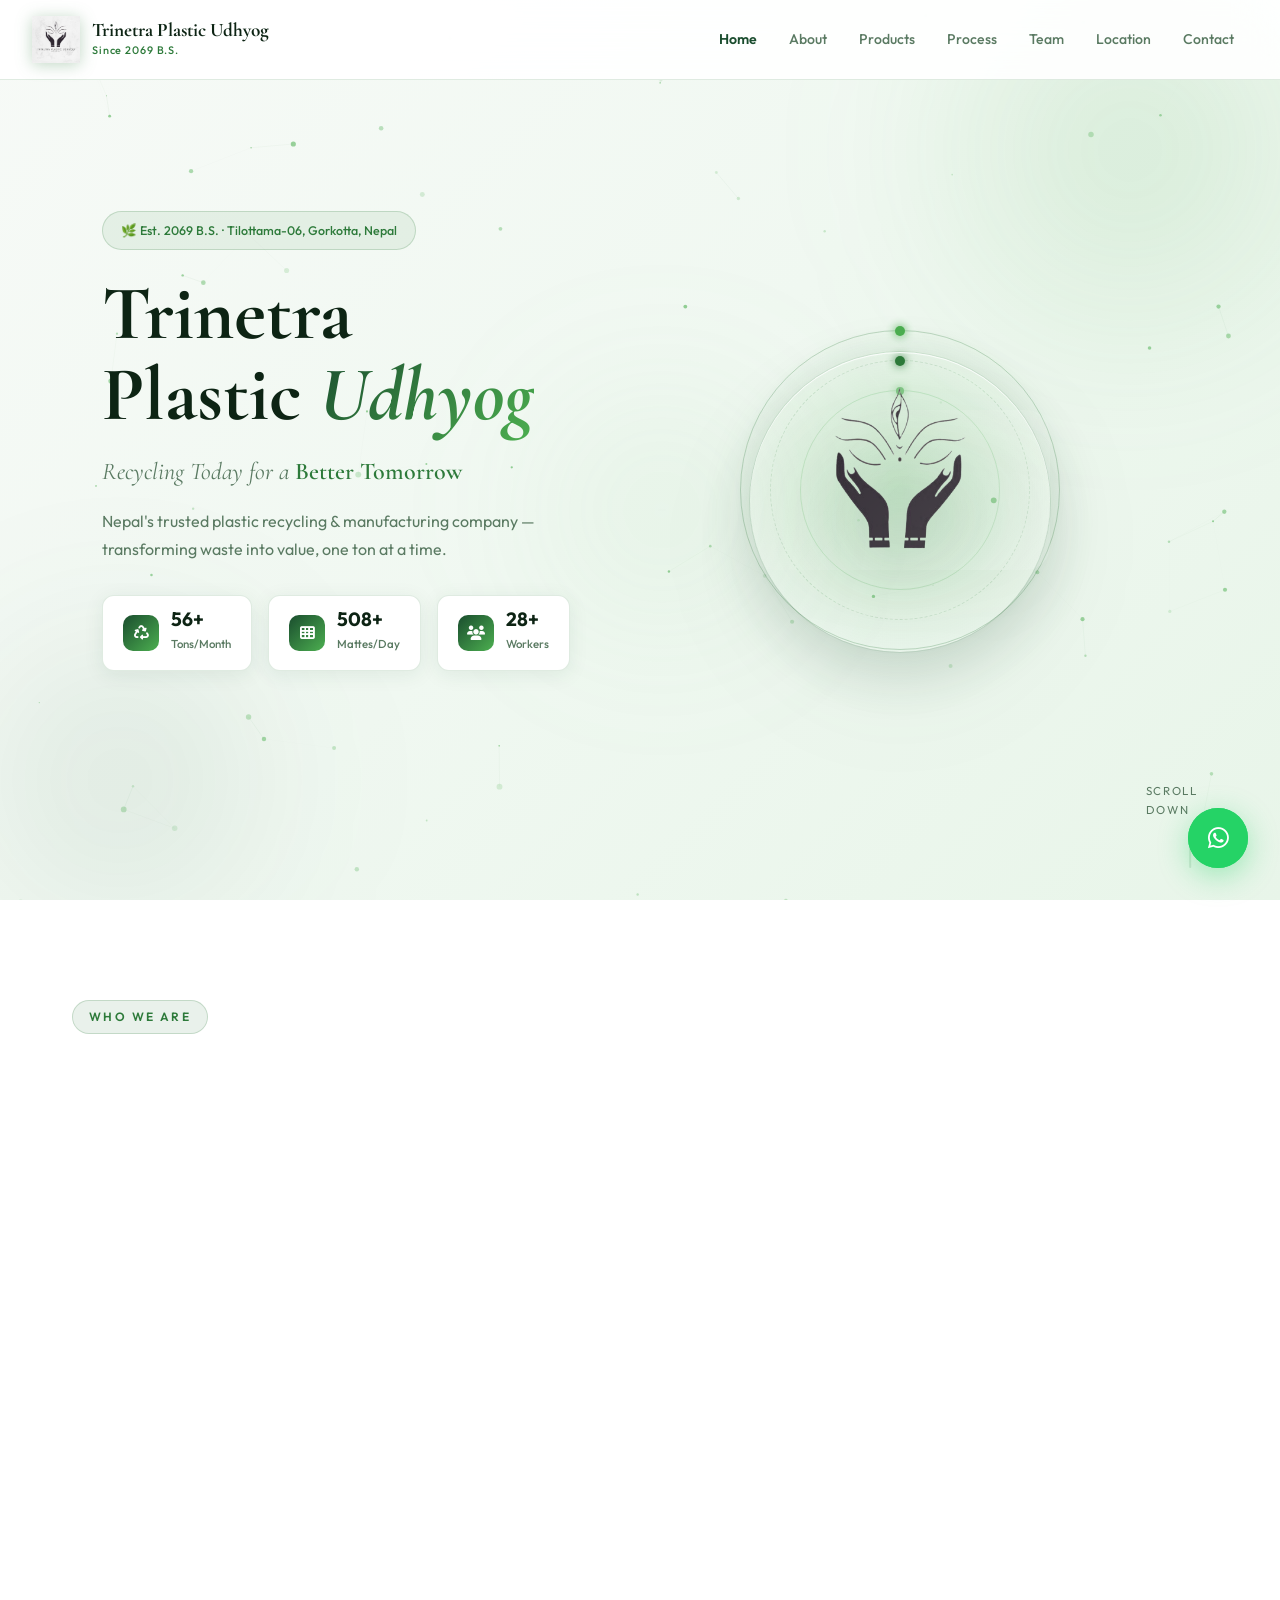
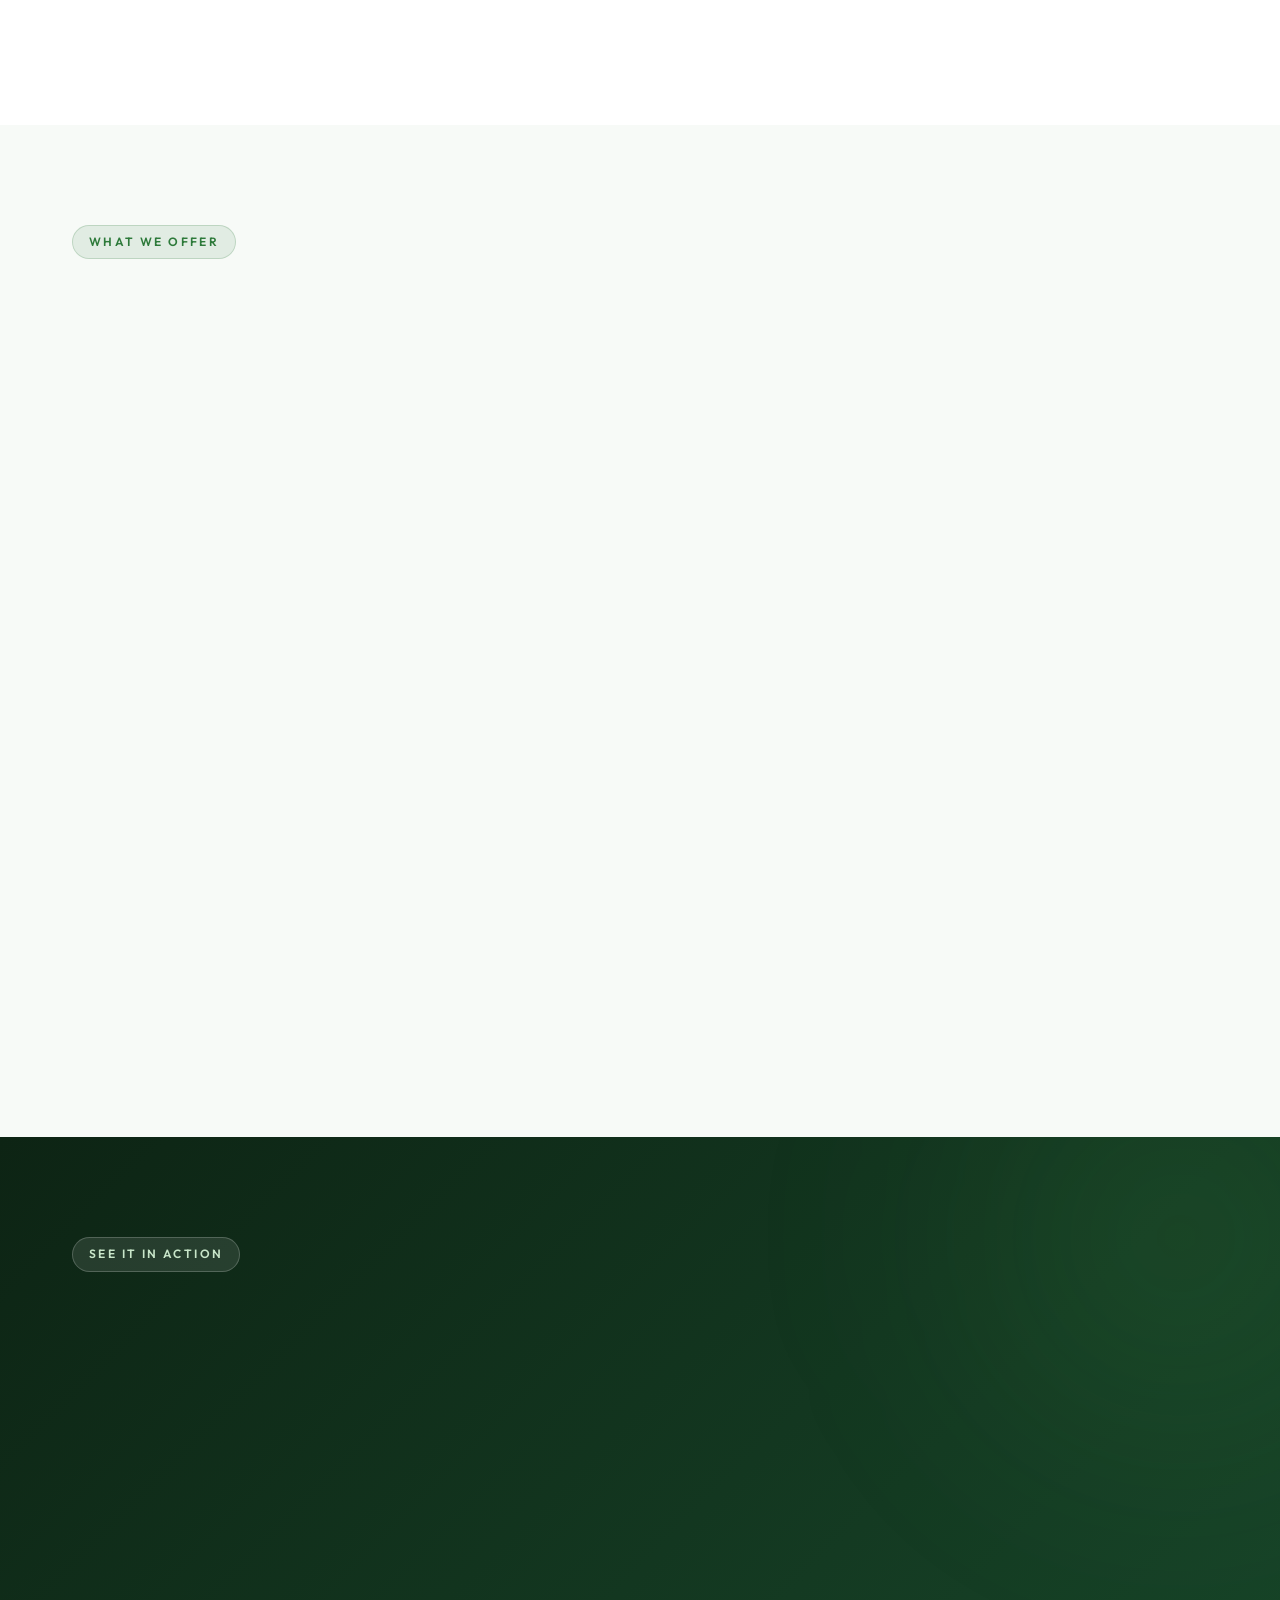
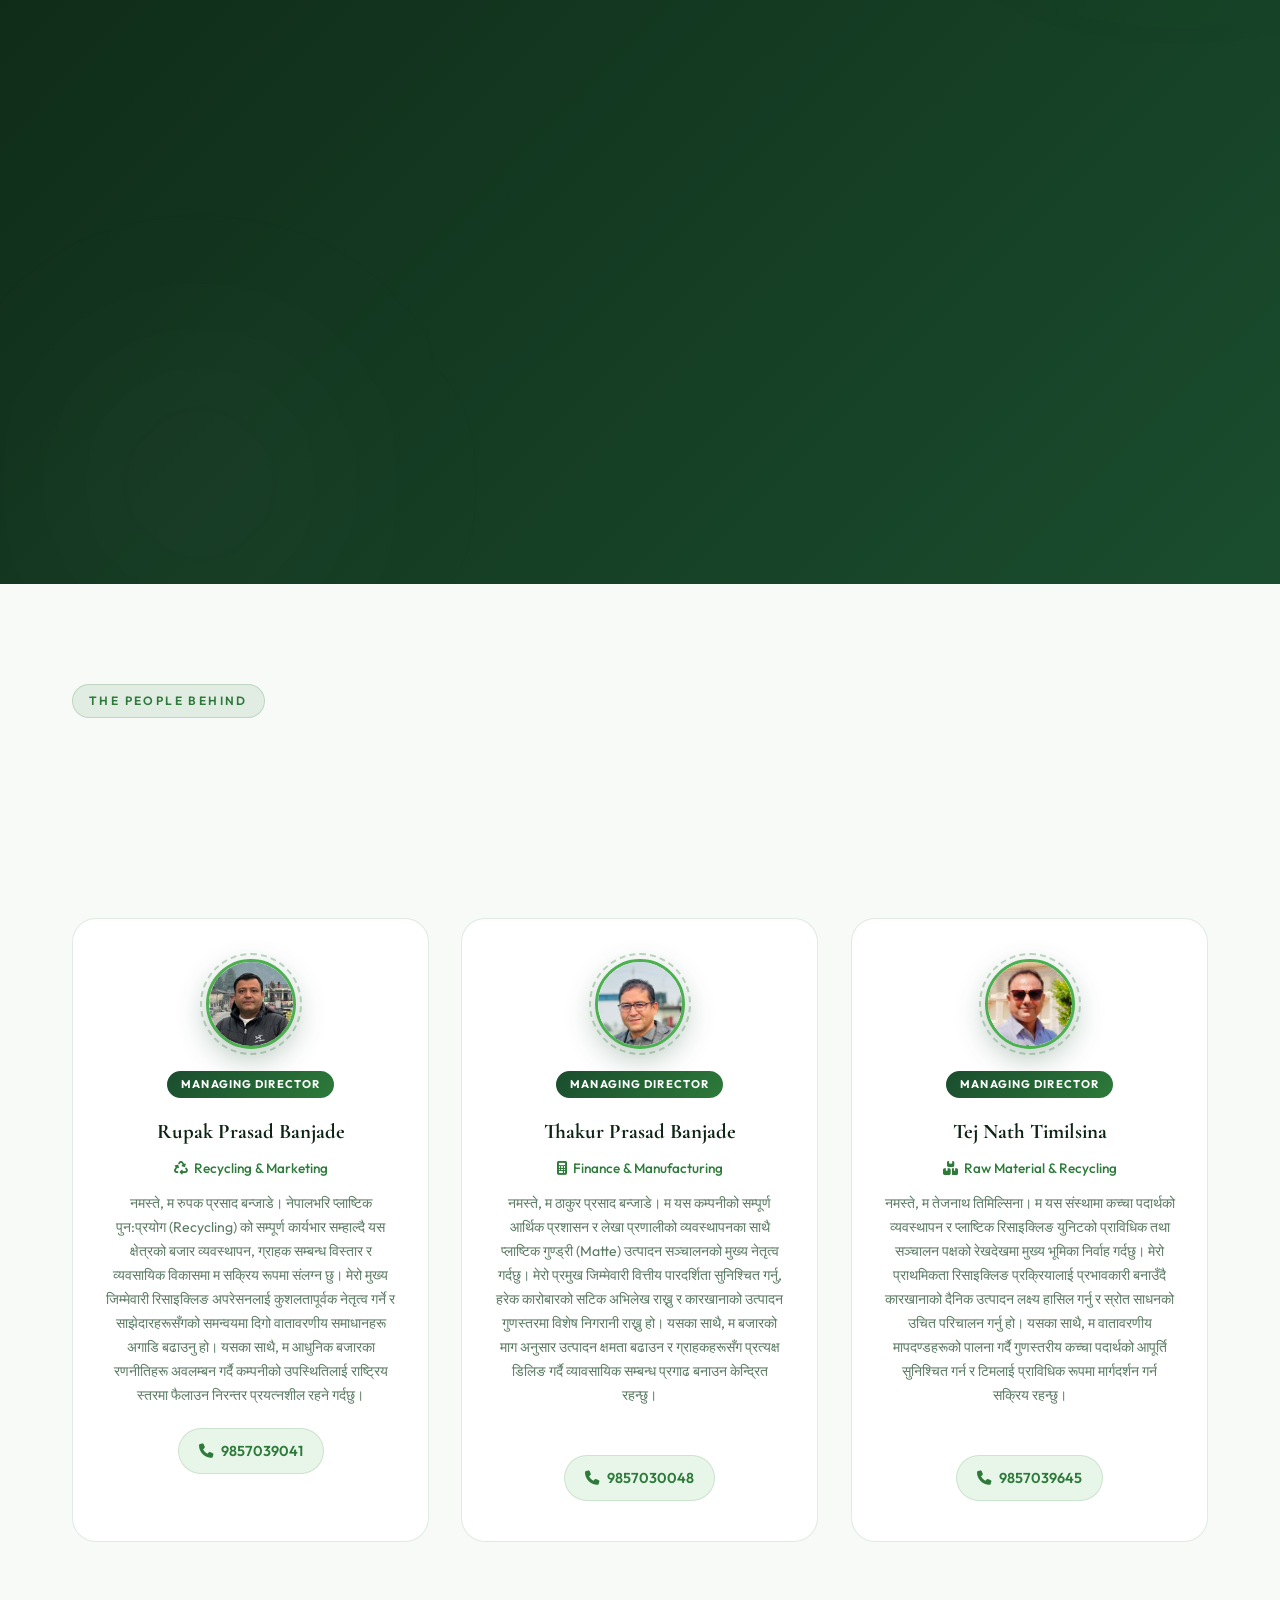
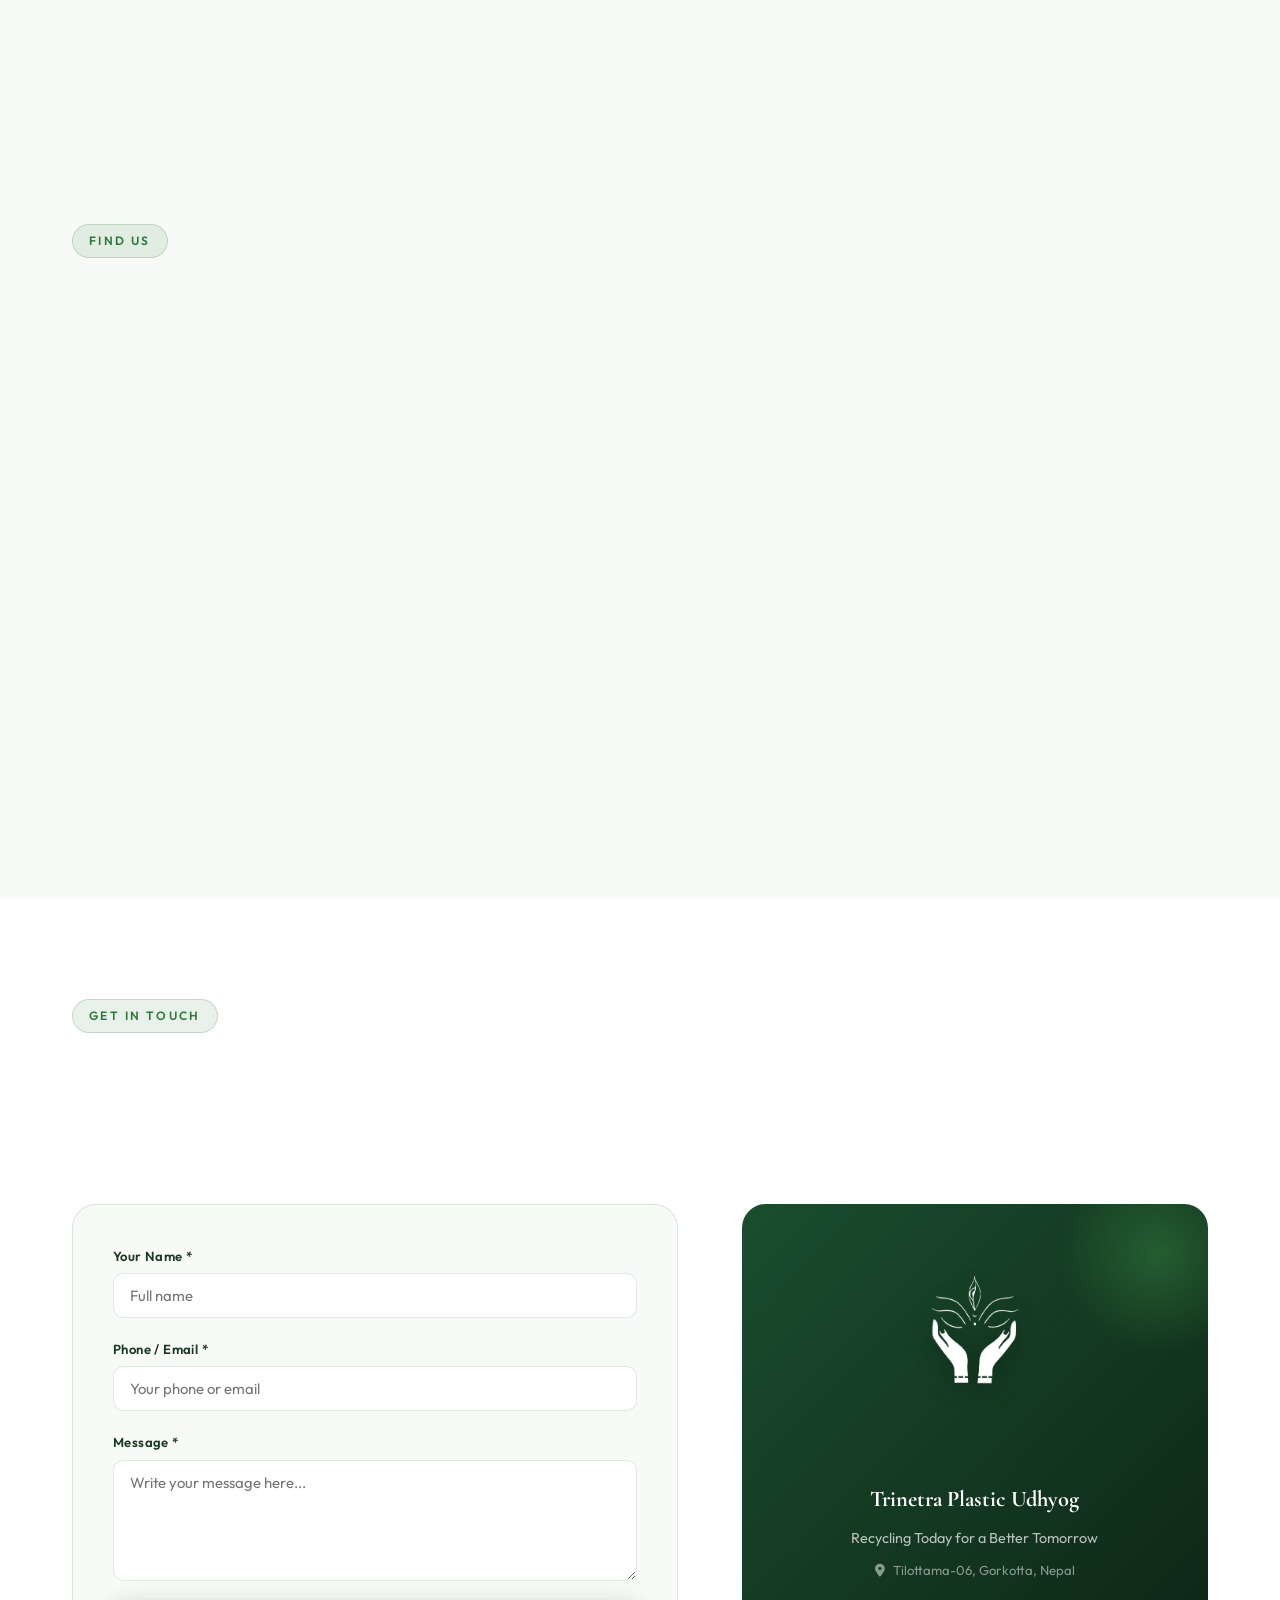
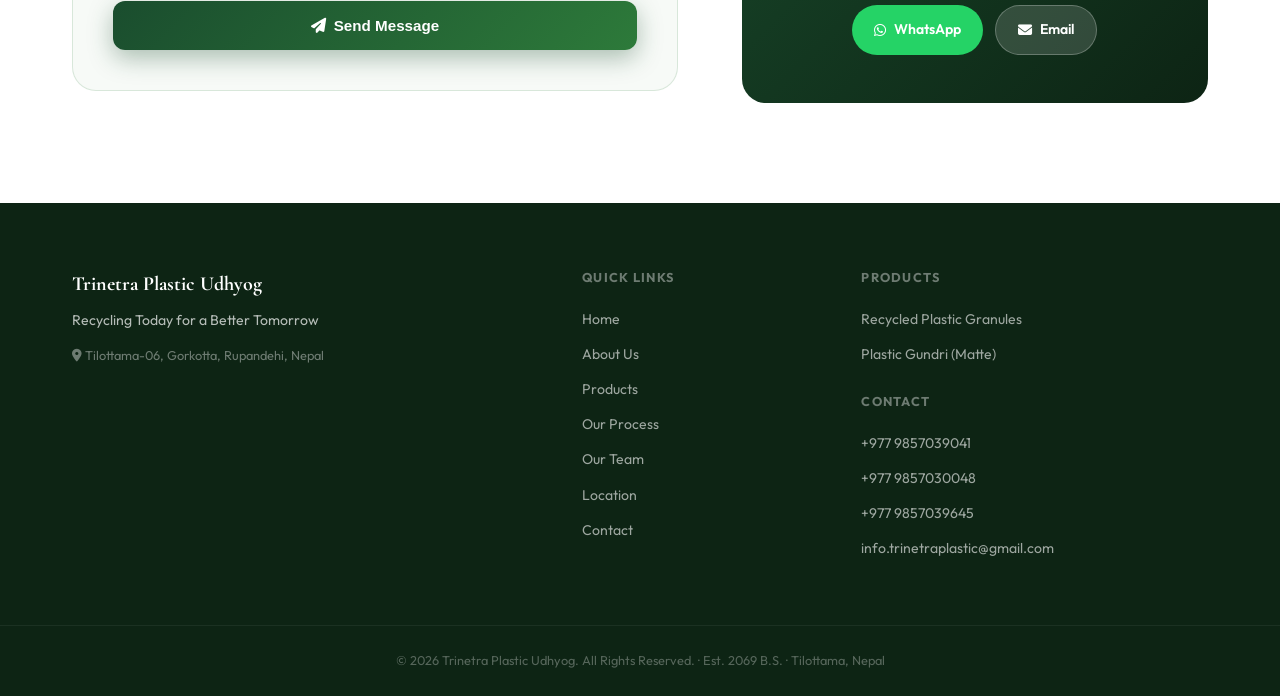
==== index.html @ 4fe02675 "Update index.html" ====
<!DOCTYPE html>
<html lang="en">
<head>
  <meta name="google-site-verification" content="Ss6K7iHf7vA1fUhamZb9AuPZVUCx7feP2lM04F6WNxs" />
  <!-- ═══════════════════════════════════════════════════════════════
     SEO HEAD — paste this INSIDE <head> of index.html
     REPLACE the existing <title> and any existing <meta> tags
     ═══════════════════════════════════════════════════════════════ -->

     <meta charset="UTF-8"/>
     <meta name="viewport" content="width=device-width, initial-scale=1.0"/>
   
     <!-- ── PRIMARY SEO ── -->
     <title>Trinetra Plastic Udhyog | Plastic Recycling Factory and Matte Manufacturing</title>
     <meta name="description" content="Trinetra Plastic Udhyog — Nepal's trusted plastic recycling factory in Tilottama-06, Rupandehi. We manufacture Plastic Gundri (Matte), supply recycled plastic dana/granules, and recycle 100+ tons/month. Wholesale orders welcome across Nepal."/>
     <meta name="keywords" content="Trinetra Plastic Udhyog, plastic recycling factory Nepal, plastic gundri, plastic matte Nepal, recycling dana Nepal, recycled plastic granules, plastic recycling Rupandehi, plastic recycling factory Rupandehi, plastic matte Rupandehi, plastic gundri Nepal, recycling factory Lumbini, recycled plastic pieces Nepal, plastic dana Nepal, plastic recycling company Nepal, recycling materials Nepal, eco friendly plastic Nepal, Tilottama plastic factory, Gorkotta recycling, plastic udhyog Nepal, plastic gundri wholesale, plastic matte wholesale Nepal, recycled granules supplier Nepal"/>
     <meta name="author" content="Trinetra Plastic Udhyog"/>
     <meta name="robots" content="index, follow, max-image-preview:large, max-snippet:-1, max-video-preview:-1"/>
     <meta name="googlebot" content="index, follow"/>
     <link rel="canonical" href="https://trinetraplasticudhyog.com.np/"/>
   
     <!-- ── GEO / LOCAL SEO ── -->
     <meta name="geo.region" content="NP-LU"/>
     <meta name="geo.placename" content="Tilottama, Rupandehi, Lumbini, Nepal"/>
     <meta name="geo.position" content="27.6238;83.4500"/>
     <meta name="ICBM" content="27.6238, 83.4500"/>
     <meta name="language" content="English"/>
     <meta name="coverage" content="Nepal"/>
     <meta name="distribution" content="global"/>
     <meta name="rating" content="general"/>
   
     <!-- ── OPEN GRAPH (Facebook / WhatsApp / LinkedIn) ── -->
     <meta property="og:type" content="website"/>
     <meta property="og:url" content="https://trinetraplasticudhyog.com.np/"/>
     <meta property="og:site_name" content="Trinetra Plastic Udhyog"/>
     <meta property="og:title" content="Trinetra Plastic Udhyog | Plastic Recycling Factory and Matte Manufacturing"/>
     <meta property="og:description" content="Nepal's trusted plastic recycling factory. We manufacture Plastic Gundri (Matte) and supply recycled plastic dana/granules. 100+ tons/month. Wholesale orders welcome. Located in Tilottama-06, Rupandehi."/>
     <meta property="og:image" content="https://trinetraplasticudhyog.com.np/logo1.png"/>
     <meta property="og:image:width" content="1200"/>
     <meta property="og:image:height" content="630"/>
     <meta property="og:image:alt" content="Trinetra Plastic Udhyog Logo - Plastic Recycling Factory Nepal"/>
     <meta property="og:locale" content="en_NP"/>
   
     <!-- ── TWITTER CARD ── -->
     <meta name="twitter:card" content="summary_large_image"/>
     <meta name="twitter:title" content="Trinetra Plastic Udhyog | Plastic Recycling Factory Nepal"/>
     <meta name="twitter:description" content="Nepal's trusted plastic recycling factory in Rupandehi. Plastic Gundri (Matte) manufacturer & recycled plastic granules supplier. 100+ tons/month."/>
     <meta name="twitter:image" content="https://trinetraplasticudhyog.com.np/logo1.png"/>
   
     <!-- ── FAVICON ── -->
     <link rel="icon" type="image/png" href="logo.png"/>
     <link rel="apple-touch-icon" href="logo.png"/>
   
     <!-- ── STRUCTURED DATA — LocalBusiness + Organization ── -->
     <script type="application/ld+json">
     {
       "@context": "https://schema.org",
       "@graph": [
         {
           "@type": "LocalBusiness",
           "@id": "https://trinetraplasticudhyog.com.np/#business",
           "name": "Trinetra Plastic Udhyog",
           "alternateName": [
             "Trinetra Plastic",
             "TrinetraPlastic",
             "Trinetra Recycling"
           ],
           "description": "Nepal's trusted plastic recycling and manufacturing company based in Tilottama-06, Gorkotta, Rupandehi. We collect and process waste plastic from across Nepal, producing recycled plastic granules (dana) and manufacturing Plastic Gundri (Matte) — 800 to 900 pieces per day.",
           "url": "https://trinetraplasticudhyog.com.np/",
           "logo": "https://trinetraplasticudhyog.com.np/logo1.png",
           "image": "https://trinetraplasticudhyog.com.np/logo1.png",
           "foundingDate": "2012",
           "slogan": "Recycling Today for a Better Tomorrow",
           "address": {
             "@type": "PostalAddress",
             "streetAddress": "Tilottama-06, Gorkotta",
             "addressLocality": "Tilottama",
             "addressRegion": "Rupandehi",
             "addressCountry": "NP",
             "postalCode": "32900"
           },
           "geo": {
             "@type": "GeoCoordinates",
             "latitude": 27.6238,
             "longitude": 83.4500
           },
           "telephone": [
             "+977-9857039041",
             "+977-9857030048",
             "+977-9857039645"
           ],
           "email": "info.trinetraplastic@gmail.com",
           "contactPoint": [
             {
               "@type": "ContactPoint",
               "telephone": "+977-9857039041",
               "contactType": "sales",
               "areaServed": "NP",
               "availableLanguage": ["Nepali", "English"]
             },
             {
               "@type": "ContactPoint",
               "telephone": "+977-9857039041",
               "contactType": "customer service",
               "areaServed": "NP"
             }
           ],
           "openingHoursSpecification": [
             {
               "@type": "OpeningHoursSpecification",
               "dayOfWeek": ["Sunday","Monday","Tuesday","Wednesday","Thursday","Friday"],
               "opens": "08:00",
               "closes": "20:00"
             }
           ],
           "hasMap": "https://maps.app.goo.gl/zPwdGRef8NSDvVY69",
           "sameAs": [
             "https://wa.me/9779818129707"
           ],
           "areaServed": {
             "@type": "Country",
             "name": "Nepal"
           },
           "knowsAbout": [
             "Plastic Recycling",
             "Plastic Gundri",
             "Plastic Matte Manufacturing",
             "Recycled Plastic Granules",
             "Plastic Dana",
             "Waste Management Nepal",
             "Eco Friendly Manufacturing"
           ],
           
           ],
           "numberOfEmployees": {
             "@type": "QuantitativeValue",
             "minValue": 50
           }
         },
         {
           "@type": "Organization",
           "@id": "https://trinetraplasticudhyog.com.np/#organization",
           "name": "Trinetra Plastic Udhyog",
           "url": "https://trinetraplasticudhyog.com.np/",
           "logo": {
             "@type": "ImageObject",
             "url": "https://trinetraplasticudhyog.com.np/logo1.png",
             "width": 200,
             "height": 200
           },
           "founder": [
             {
               "@type": "Person",
               "name": "Rupak Prasad Banjade",
               "jobTitle": "Managing Director",
               "telephone": "+977-9857039041"
             },
             {
               "@type": "Person",
               "name": "Thakur Prasad Banjade",
               "jobTitle": "Managing Director",
               "telephone": "+977-9857030048"
             },
             {
               "@type": "Person",
               "name": "Tej Nath Timilsina",
               "jobTitle": "Managing Director",
               "telephone": "+977-9857039645"
             }
           ],
           "contactPoint": {
             "@type": "ContactPoint",
             "email": "info.trinetraplastic@gmail.com",
             "telephone": "+977-9857039041",
             "contactType": "customer service"
           }
         },
         {
           "@type": "WebSite",
           "@id": "https://trinetraplasticudhyog.com.np/#website",
           "url": "https://trinetraplasticudhyog.com.np/",
           "name": "Trinetra Plastic Udhyog",
           "description": "Official website of Trinetra Plastic Udhyog - Plastic Recycling Factory and Matte Manufacturing",
           "publisher": {
             "@id": "https://trinetraplasticudhyog.com.np/#organization"
           },
           "potentialAction": {
             "@type": "SearchAction",
             "target": {
               "@type": "EntryPoint",
               "urlTemplate": "https://trinetraplasticudhyog.com.np/?s={search_term_string}"
             },
             "query-input": "required name=search_term_string"
           }
         }
       ]
     }
     </script>
   
     <!-- ── FAQ STRUCTURED DATA (boosts Google rich results) ── -->
     <script type="application/ld+json">
     {
       "@context": "https://schema.org",
       "@type": "FAQPage",
       "mainEntity": [
         {
           "@type": "Question",
           "name": "What is Trinetra Plastic Udhyog?",
           "acceptedAnswer": {
             "@type": "Answer",
             "text": "Trinetra Plastic Udhyog is a plastic recycling factory and manufacturing company located in Tilottama-06, Gorkotta, Rupandehi, Nepal. We collect waste plastic, recycle it into granules (dana), and manufacture Plastic Gundri (Matte) — producing 800 to 900 pieces per day."
           }
         },
         {
           "@type": "Question",
           "name": "Where is Trinetra Plastic Udhyog located?",
           "acceptedAnswer": {
             "@type": "Answer",
             "text": "We are located at Tilottama-06, Gorkotta, Rupandehi, Lumbini Province, Nepal. You can find us on Google Maps and call us at +977-9857039041."
           }
         },
         {
           "@type": "Question",
           "name": "What products does Trinetra Plastic Udhyog manufacture?",
           "acceptedAnswer": {
             "@type": "Answer",
             "text": "We manufacture two main products: (1) Plastic Gundri (Matte) — durable plastic mattes made from 100% recycled plastic, available in multiple sizes, 800-900 pieces per day; and (2) Recycled Plastic Granules (Dana/Pieces) — high-quality recycled plastic raw materials available in multiple colors and grades for B2B manufacturers across Nepal."
           }
         },
         {
           "@type": "Question",
           "name": "Does Trinetra Plastic Udhyog accept wholesale or bulk orders?",
           "acceptedAnswer": {
             "@type": "Answer",
             "text": "Yes, we accept wholesale and bulk orders for both Plastic Gundri (Matte) and Recycled Plastic Granules. We supply manufacturers and businesses nationwide across Nepal. Contact us at +977-9857039041 or email info.trinetraplastic@gmail.com."
           }
         },
         {
           "@type": "Question",
           "name": "How much plastic does Trinetra recycle per month?",
           "acceptedAnswer": {
             "@type": "Answer",
             "text": "Trinetra Plastic Udhyog recycles over 100 tons of plastic waste per month, with more than 50 workers employed in our Rupandehi factory."
           }
         },
         {
           "@type": "Question",
           "name": "Can I get custom sizes of Plastic Gundri (Matte)?",
           "acceptedAnswer": {
             "@type": "Answer",
             "text": "Yes, we manufacture Plastic Gundri (Matte) in custom sizes and colors as per your requirements. Contact us at +977-9857039041 or WhatsApp us to discuss your specifications."
           }
         }
       ]
     }
     </script>
   
     <!-- ── BREADCRUMB STRUCTURED DATA ── -->
     <script type="application/ld+json">
     {
       "@context": "https://schema.org",
       "@type": "BreadcrumbList",
       "itemListElement": [
         {
           "@type": "ListItem",
           "position": 1,
           "name": "Home",
           "item": "https://trinetraplasticudhyog.com.np/"
         }
       ]
     }
     </script>
  <link rel="icon" type="image/png" href="logo.png"/>
  <title>Trinetra Plastic Udhyog | Recycling Today for a Better Tomorrow</title>
  <link rel="stylesheet" href="style.css"/>
  <link href="https://fonts.googleapis.com/css2?family=Cormorant+Garamond:ital,wght@0,400;0,600;0,700;1,400;1,600&family=Outfit:wght@300;400;500;600;700&display=swap" rel="stylesheet"/>
  <link rel="stylesheet" href="https://cdnjs.cloudflare.com/ajax/libs/font-awesome/6.5.0/css/all.min.css"/>
</head>
<body>

  

  <!-- PRELOADER -->
<div id="preloader">
  <div class="pre-scanlines"></div>
  <div class="pre-scene">

    <div class="pre-logo-stage">
      <div class="pre-glow-ring"></div>
      <div class="pre-glow-ring-2"></div>

      <!-- Full glowing logo -->
      <div class="pre-logo-full">
        <img src="logo1.png" alt="Trinetra Logo"/>
      </div>
    </div>

    <!-- Company name -->
    <div class="pre-name-wrap">
      <span class="pre-name-main">Trinetra Plastic Udhyog</span>
      <span class="pre-name-sub">Est. 2069 B.S. · Nepal</span>
      <span class="pre-tagline">Recycling Today for a Better Tomorrow</span>
    </div>

   

  </div>
</div>
</div>
  <!-- NAVBAR -->
  <nav id="navbar">
    <div class="nav-inner">
      <a href="#home" class="nav-brand">
        <img src="logo.png" alt="Logo" class="nav-logo"/>
        <div class="nav-brand-text">
          <span class="nav-name">Trinetra Plastic Udhyog</span>
          <span class="nav-since">Since 2069 B.S.</span>
        </div>
      </a>
      <ul class="nav-links" id="navLinks">
        <li><a href="#home"          class="nav-link">Home</a></li>
        <li><a href="#about"         class="nav-link">About</a></li>
        <li><a href="#products"      class="nav-link">Products</a></li>
        <li><a href="#video-section" class="nav-link">Process</a></li>
        <li><a href="#team"          class="nav-link">Team</a></li>
        <li><a href="#location"      class="nav-link">Location</a></li>
        <li><a href="#contact"       class="nav-link">Contact</a></li>
      </ul>
      <button class="hamburger" id="hamburger" aria-label="Toggle menu">
        <span></span><span></span><span></span>
      </button>
    </div>
  </nav>

  <!-- HERO -->
  <section id="home" class="hero">
    <div class="hero-bg">
      <div class="orb orb1"></div>
      <div class="orb orb2"></div>
      <div class="orb orb3"></div>
      <canvas id="particleCanvas"></canvas>
    </div>
    <div class="hero-content">
      <div class="hero-badge reveal-up">🌿 Est. 2069 B.S. · Tilottama-06, Gorkotta, Nepal</div>
      <h1 class="hero-title reveal-up">
        <span>Trinetra</span>
        <span>Plastic <em>Udhyog</em></span>
      </h1>
      <p class="hero-tagline reveal-up">Recycling Today for a <span class="hl">Better Tomorrow</span></p>
      <p class="hero-sub reveal-up">Nepal's trusted plastic recycling &amp; manufacturing company — transforming waste into value, one ton at a time.</p>
      <div class="hero-stats reveal-up">
        <div class="stat-chip">
          <i class="fas fa-recycle"></i>
          <div>
            <strong><span class="counter" data-target="100">0</span>+</strong>
            <small>Tons/Month</small>
          </div>
        </div>
        <div class="stat-chip">
          <i class="fas fa-th"></i>
          <div>
            <strong><span class="counter" data-target="900">0</span>+</strong>
            <small>Mattes/Day</small>
          </div>
        </div>
        <div class="stat-chip">
          <i class="fas fa-users"></i>
          <div>
            <strong><span class="counter" data-target="50">0</span>+</strong>
            <small>Workers</small>
          </div>
        </div>
      </div>
      <div class="hero-btns reveal-up">
        <a href="#products" class="btn-primary">Place an Order</a>
        <a href="#about" class="btn-ghost">Learn More <i class="fas fa-arrow-right"></i></a>
      </div>
    </div>
    <div class="hero-visual">
      <div class="logo-3d-scene">
        <div class="logo-glow"></div>
        <div class="ring r1"></div>
        <div class="ring r2"></div>
        <div class="ring r3"></div>
        <div class="logo-float">
          <img src="logo1.png" alt="Trinetra Logo"/>
        </div>
      </div>
    </div>
    <div class="scroll-indicator">
      <span>Scroll Down</span>
      <div class="scroll-bar"></div>
    </div>
  </section>

  <!-- ABOUT -->
  <section id="about" class="about section-pad">
    <div class="container">
      <div class="section-tag reveal-up">Who We Are</div>
      <div class="about-grid">
        <div class="about-left reveal-left">
          <h2 class="section-title">Turning Waste into <em>Wealth</em> Since 2069 B.S.</h2>
          <p class="about-p">Trinetra Plastic Udhyog is a pioneering plastic recycling and matte manufacturing company based in Tilottama-06, Gorkotta, Rupandehi. We collect and process waste plastic materials from across Nepal, converting them into high-quality recycled plastic granules sold to manufacturers.</p>
          <p class="about-p">What makes us unique is our complete circular model — our recycled granules serve as raw materials for our in-house production of <strong>Plastic Gundri (Mattes)</strong>, creating a truly eco-friendly full-cycle operation.</p>
          <div class="value-cards">
            <div class="value-card tilt-card">
              <i class="fas fa-leaf"></i>
              <h4>Eco Mission</h4>
              <p>Reducing plastic pollution across Nepal through responsible recycling.</p>
            </div>
            <div class="value-card tilt-card">
              <i class="fas fa-sync-alt"></i>
              <h4>Full Cycle</h4>
              <p>From waste collection to finished product — all under one roof.</p>
            </div>
            <div class="value-card tilt-card">
              <i class="fas fa-handshake"></i>
              <h4>B2B Trusted</h4>
              <p>Reliable recycled materials for manufacturers nationwide.</p>
            </div>
          </div>
        </div>
        <div class="about-right reveal-right">
          <div class="cycle-wrap">
            <div class="cycle-logo">
              <img src="logo.png" alt="Logo"/>
            </div>
            <div class="cycle-items">
              <div class="cycle-item ci1">
                <div class="ci-icon"><i class="fas fa-truck"></i></div>
                <span>Collection</span>
              </div>
              <div class="cycle-item ci2">
                <div class="ci-icon"><i class="fas fa-recycle"></i></div>
                <span>Recycling</span>
              </div>
              <div class="cycle-item ci3">
                <div class="ci-icon"><i class="fas fa-cubes"></i></div>
                <span>Granules</span>
              </div>
              <div class="cycle-item ci4">
                <div class="ci-icon"><i class="fas fa-th"></i></div>
                <span>Manufacturing</span>
              </div>
            </div>
            <svg class="cycle-ring" viewBox="0 0 320 320">
              <circle cx="160" cy="160" r="130" fill="none" stroke="rgba(45,122,58,0.15)" stroke-width="2" stroke-dasharray="10 6"/>
              <circle cx="160" cy="160" r="130" fill="none" stroke="rgba(45,122,58,0.4)" stroke-width="1.5" stroke-dasharray="4 300" id="cycleProgress"/>
            </svg>
          </div>
        </div>
      </div>
    </div>
  </section>

  <!-- PRODUCTS -->
  <section id="products" class="products section-pad">
    <div class="container">
      <div class="section-tag reveal-up">What We Offer</div>
      <h2 class="section-title centered reveal-up">Our <em>Products</em></h2>
      <p class="section-sub reveal-up">Premium quality recycled materials and manufactured goods for businesses across Nepal.</p>
      <div class="products-grid">
        <div class="product-card tilt-card reveal-up">
          <div class="pc-glow"></div>
          <div class="pc-icon"><i class="fas fa-cubes"></i></div>
          <div class="pc-tag">B2B Supply</div>
          <h3>Recycled Plastic Granules</h3>
          <p>High-quality plastic granules produced from collected waste plastic. Ideal for manufacturers seeking reliable, affordable eco-friendly raw material for new plastic production.</p>
          <ul class="pc-features">
            <li><i class="fas fa-check-circle"></i> Consistent quality &amp; grade</li>
            <li><i class="fas fa-check-circle"></i> Bulk supply available</li>
            <li><i class="fas fa-check-circle"></i> Eco-sourced material</li>
            <li><i class="fas fa-check-circle"></i> Nationwide supply</li>
          </ul>
          <!-- First card button -->
          <a href="products-plastic-pieces.html" class="pc-btn">View & Order</a>

          
        </div>
        <div class="product-card featured tilt-card reveal-up">
          <div class="pc-glow featured-glow"></div>
          <div class="pc-icon featured-icon"><i class="fas fa-th"></i></div>
          <div class="pc-tag flagship-tag">Flagship Product</div>
          <h3>Plastic Gundri (Matte)</h3>
          <p>Our signature product — durable, long-lasting plastic mattes manufactured in-house using our own recycled granules. Wholesale orders welcome for businesses across Nepal.</p>
          <ul class="pc-features">
            <li><i class="fas fa-check-circle"></i> 800–900 pieces produced daily</li>
            <li><i class="fas fa-check-circle"></i> Multiple sizes available</li>
            <li><i class="fas fa-check-circle"></i> Durable &amp; weather-resistant</li>
            <li><i class="fas fa-check-circle"></i> 100% recycled plastic</li>
          </ul>
          <!-- Second card button -->
          <a href="products-plastic-matte.html" class="pc-btn pc-btn-featured">View & Order</a>
        </div>
      </div>
    </div>
  </section>

  <!-- VIDEO / PROCESS -->
  <section id="video-section" class="video-section section-pad">
    <div class="vs-bg">
      <div class="vs-orb vs-orb1"></div>
      <div class="vs-orb vs-orb2"></div>
    </div>
    <div class="container">
      <div class="section-tag light reveal-up">See It In Action</div>
      <h2 class="section-title centered light reveal-up">Our <em>Process</em></h2>
      <p class="section-sub light reveal-up">Watch how we transform plastic waste into quality products — from collection to manufacturing.</p>
      <div class="phone-scene-wrap reveal-up">
        <div class="phone-scene">
          <div class="phone-shadow-el"></div>
          <div class="phone-device">
            <div class="phone-side left-side"></div>
            <div class="phone-body-3d">
              <div class="phone-notch-area">
                <div class="phone-cam"></div>
                <div class="phone-speaker"></div>
              </div>
              <div class="phone-screen-area">
                <div class="phone-video-wrap" id="phoneVideoWrap">
                  <div class="play-gate" id="playGate">
                    <div class="play-rings">
                      <div class="pr pr1"></div>
                      <div class="pr pr2"></div>
                    </div>
                    <button class="play-btn-3d" id="playBtn3d">
                      <i class="fas fa-play"></i>
                    </button>
                    <p>Watch Our Process</p>
                    <small>Recycling &amp; Matte Manufacturing</small>
                  </div>
                  <iframe class="process-vd"
                    id="processVideo"
                    
                    src="https://drive.google.com/file/d/189T8Jq4FYZUJZxeCfPacJRHkLxA8rrOF/preview"
                    allow="autoplay"
                    allowfullscreen>
                  </iframe>
                </div>
              </div>
              <div class="phone-home-indicator"></div>
            </div>
            <div class="phone-side right-side"></div>
          </div>
          <div class="float-chip chip-left">
            <i class="fas fa-recycle"></i>
            <span>100 Tons/Month</span>
          </div>
          <div class="float-chip chip-right">
            <i class="fas fa-th"></i>
            <span>900 Mattes/Day</span>
          </div>
          <div class="float-chip chip-bottom">
            <i class="fas fa-users"></i>
            <span>50+ Workers</span>
          </div>
        </div>
      </div>
      <p class="video-note reveal-up">
        <i class="fas fa-info-circle"></i>
        Contact the team for the <strong>industry visit.</strong>
      </p>
    </div>
  </section>

  <!-- TEAM -->
  <section id="team" class="team section-pad">
    <div class="container">
      <div class="section-tag reveal-up">The People Behind</div>
      <h2 class="section-title centered reveal-up">Our <em>Leadership</em></h2>
      <p class="section-sub reveal-up">Dedicated founders driving Nepal's plastic recycling revolution — each leading their domain, united by mutual cooperation.</p>
      <div class="team-grid">

        <!-- FOUNDER -->
        <div class="team-card tilt-card reveal-up">
          <div class="tc-avatar">
            <div class="tc-ring"></div>
            <div class="tc-photo">
              <img src="rpb.png" alt="Rupak Prasad Banjade"/>
            </div>
          </div>
          <div class="tc-badge founder-badge">Managing Director</div>
          <h3>Rupak Prasad Banjade</h3>
          <p class="tc-role"><i class="fas fa-recycle"></i> Recycling &amp; Marketing</p>
          <p class="tc-desc">नमस्ते, म रुपक प्रसाद बन्जाडे। नेपालभरि प्लाष्टिक पुन:प्रयोग (Recycling) को सम्पूर्ण कार्यभार सम्हाल्दै यस क्षेत्रको बजार व्यवस्थापन, ग्राहक सम्बन्ध विस्तार र व्यवसायिक विकासमा म सक्रिय रूपमा संलग्न छु। मेरो मुख्य जिम्मेवारी रिसाइक्लिङ अपरेसनलाई कुशलतापूर्वक नेतृत्व गर्ने र साझेदारहरूसँगको समन्वयमा दिगो वातावरणीय समाधानहरू अगाडि बढाउनु हो। यसका साथै, म आधुनिक बजारका रणनीतिहरू अवलम्बन गर्दै कम्पनीको उपस्थितिलाई राष्ट्रिय स्तरमा फैलाउन निरन्तर प्रयत्नशील रहने गर्दछु।</p>
          
          <a href="tel:9857039041" class="tc-contact">
            <i class="fas fa-phone"></i> 9857039041
          </a>
        </div>

        <!-- CO-FOUNDER 1 -->
        <div class="team-card tilt-card reveal-up">
          <div class="tc-avatar">
            <div class="tc-ring"></div>
            <div class="tc-photo">
              <img src="tpb.png" alt="Thakur Prasad Banjade"/>
            </div>
          </div>
          <div class="tc-badge co-badge">Managing Director</div>
          <h3>Thakur Prasad Banjade</h3>
          <p class="tc-role"><i class="fas fa-calculator"></i> Finance &amp; Manufacturing</p>
          <p class="tc-desc">नमस्ते, म ठाकुर प्रसाद बन्जाडे। म यस कम्पनीको सम्पूर्ण आर्थिक प्रशासन र लेखा प्रणालीको व्यवस्थापनका साथै प्लाष्टिक गुण्ड्री (Matte) उत्पादन सञ्चालनको मुख्य नेतृत्व गर्दछु। मेरो प्रमुख जिम्मेवारी वित्तीय पारदर्शिता सुनिश्चित गर्नु, हरेक कारोबारको सटिक अभिलेख राख्नु र कारखानाको उत्पादन गुणस्तरमा विशेष निगरानी राख्नु हो। यसका साथै, म बजारको माग अनुसार उत्पादन क्षमता बढाउन र ग्राहकहरूसँग प्रत्यक्ष डिलिङ गर्दै व्यावसायिक सम्बन्ध प्रगाढ बनाउन केन्द्रित रहन्छु। </p><br>
          
          <a href="tel:9857030048" class="tc-contact">
            <i class="fas fa-phone"></i> 9857030048
          </a>
        </div>

        <!-- CO-FOUNDER 2 -->
        <div class="team-card tilt-card reveal-up">
          <div class="tc-avatar">
            <div class="tc-ring"></div>
            <div class="tc-photo">
              <img src="tnt.png" alt="Tej Nath Timilsina"/>
            </div>
          </div>
          <div class="tc-badge co-badge">Managing Director</div>
          <h3>Tej Nath Timilsina</h3>
          <p class="tc-role"><i class="fas fa-boxes"></i> Raw Material &amp; Recycling</p>
          <p class="tc-desc">नमस्ते, म तेजनाथ तिमिल्सिना। म यस संस्थामा कच्चा पदार्थको व्यवस्थापन र प्लाष्टिक रिसाइक्लिङ युनिटको प्राविधिक तथा सञ्चालन पक्षको रेखदेखमा मुख्य भूमिका निर्वाह गर्दछु। मेरो प्राथमिकता रिसाइक्लिङ प्रक्रियालाई प्रभावकारी बनाउँदै कारखानाको दैनिक उत्पादन लक्ष्य हासिल गर्नु र स्रोत साधनको उचित परिचालन गर्नु हो। यसका साथै, म वातावरणीय मापदण्डहरूको पालना गर्दै गुणस्तरीय कच्चा पदार्थको आपूर्ति सुनिश्चित गर्न र टिमलाई प्राविधिक रूपमा मार्गदर्शन गर्न सक्रिय रहन्छु।</p><br>
          
          <a href="tel:9857039645" class="tc-contact ">
            <i class="fas fa-phone"></i> 9857039645
          </a>
        </div>

      </div>

      <!-- MUTUAL COOPERATION NOTE -->
      <div class="team-mutual-note reveal-up">
        <div class="tmn-icon"><i class="fas fa-handshake"></i></div>
        <p>While each founder leads their respective domain, <strong>all three work in complete mutual cooperation</strong> — collectively overseeing every aspect of Trinetra Plastic Udhyog's operations, growth, and vision.</p>
      </div>

    </div>
  </section>

  <!-- ORDER
  <section id="order" class="order section-pad">
    <div class="container">
      <div class="section-tag reveal-up">Business Orders Only</div>
      <h2 class="section-title centered reveal-up">Place an <em>Order</em></h2>
      <p class="section-sub reveal-up">Submit your order request below. We'll personally call you to confirm every order before processing.</p>
      <div class="order-layout">
        <div class="order-steps-panel reveal-left">
          <h3>How It Works</h3>
          <div class="os-list">
            <div class="os-item">
              <div class="os-num">01</div>
              <div class="os-text">
                <h4>Submit Your Order</h4>
                <p>Fill the form with your business and product requirements.</p>
              </div>
            </div>
            <div class="os-item">
              <div class="os-num">02</div>
              <div class="os-text">
                <h4>Email Received</h4>
                <p>Your request is sent directly to our team email.</p>
              </div>
            </div>
            <div class="os-item">
              <div class="os-num">03</div>
              <div class="os-text">
                <h4>Personal Call</h4>
                <p>We call you personally to confirm and finalize details.</p>
              </div>
            </div>
            <div class="os-item">
              <div class="os-num">04</div>
              <div class="os-text">
                <h4>Delivery Arranged</h4>
                <p>Supply and delivery arranged as per your needs.</p>
              </div>
            </div>
          </div>
          <div class="os-note">
            <i class="fas fa-shield-alt"></i>
            <span>For registered businesses only. Personal confirmation required before processing.</span>
          </div>
        </div>
        <div class="order-form-panel reveal-right">
          <form id="orderForm" class="the-form">
            <div class="form-row">
              <div class="form-group">
                <label>Business Name *</label>
                <input type="text" name="business_name" placeholder="Your company name" required/>
              </div>
              <div class="form-group">
                <label>Contact Person *</label>
                <input type="text" name="contact_person" placeholder="Your full name" required/>
              </div>
            </div>
            <div class="form-row">
              <div class="form-group">
                <label>Phone Number *</label>
                <input type="tel" name="phone" placeholder="98XXXXXXXX" required/>
              </div>
              <div class="form-group">
                <label>Email Address</label>
                <input type="email" name="email" placeholder="your@email.com"/>
              </div>
            </div>
            <div class="form-group">
              <label>Product Required *</label>
              <select name="product" required>
                <option value="">-- Select Product --</option>
                <option>Recycled Plastic Granules</option>
                <option>Plastic Gundri (Matte)</option>
                <option>Both Products</option>
              </select>
            </div>
            <div class="form-row">
              <div class="form-group">
                <label>Quantity Required *</label>
                <input type="text" name="quantity" placeholder="e.g. 500kg / 200 pieces" required/>
              </div>
              <div class="form-group">
                <label>Delivery Location *</label>
                <input type="text" name="location" placeholder="City / District" required/>
              </div>
            </div>
            <div class="form-group">
              <label>Additional Notes</label>
              <textarea name="message" rows="3" placeholder="Specific sizes, grades, or any other requirements..."></textarea>
            </div>
            <button type="submit" class="btn-primary full-btn" id="orderSubmitBtn">
              <i class="fas fa-paper-plane"></i> Submit Order Request
            </button>
            <div id="orderMsg" class="form-msg"></div>
          </form>
        </div>
      </div>
    </div>
  </section> -->

  <!-- LOCATION -->
  <section id="location" class="location section-pad">
    <div class="container">
      <div class="section-tag reveal-up">Find Us</div>
      <h2 class="section-title centered reveal-up">Our <em>Location</em></h2>
      <div class="location-layout">
        <div class="loc-details reveal-left">
          <div class="loc-item">
            <div class="loc-icon-wrap"><i class="fas fa-map-marker-alt"></i></div>
            <div>
              <h4>Factory Address</h4>
              <p>Tilottama-06, Gorkotta<br/>Rupandehi, Lumbini Province, Nepal</p>
            </div>
          </div>
          <div class="loc-item">
            <div class="loc-icon-wrap"><i class="fas fa-phone-alt"></i></div>
            <div>
              <h4>Call Us</h4>
              <p>
                <a href="tel:9857039041">+977 9857039041</a><br/>
                <a href="tel:9857030048">+977 9857030048</a><br>
                <a href="tel:9857039645">+977 9857039645</a>
              </p>
            </div>
          </div>
          <div class="loc-item">
            <div class="loc-icon-wrap"><i class="fas fa-envelope"></i></div>
            <div>
              <h4>Email</h4>
              <p><a href="mailto:info.trinetraplastic@gmail.com">info.trinetraplastic@gmail.com</a></p>
            </div>
          </div>
          <div class="loc-item">
            <div class="loc-icon-wrap"><i class="fas fa-clock"></i></div>
            <div>
              <h4>Business Hours</h4>
              <p>Sunday – Friday: 8:00 AM – 8:00 PM<br/>Festive Holidays: Closed</p>
            </div>
          </div>
          <a href="https://maps.app.goo.gl/zPwdGRef8NSDvVY69" target="_blank" class="maps-btn">
            <i class="fas fa-directions"></i> Get Directions
          </a>
        </div>
        <div class="map-container reveal-right">
          <div class="map-frame">
            <iframe
              src="https://www.google.com/maps/embed?pb=!1m18!1m12!1m3!1d11193.808962634117!2d83.43617126443205!3d27.623843736488954!2m3!1f0!2f0!3f0!3m2!1i1024!2i768!4f13.1!3m3!1m2!1s0x399685f404a2c82b%3A0x370921c4b07cf876!2sTrinetra%20Plastic%20Udhyog!5e0!3m2!1sen!2snp!4v1778517780002!5m2!1sen!2snp"
              width="600" height="450" style="border:0;" allowfullscreen="" loading="lazy"
              referrerpolicy="no-referrer-when-downgrade">
            </iframe>
          </div>
        </div>
      </div>
    </div>
  </section>

  <!-- CONTACT -->
  <section id="contact" class="contact section-pad">
    <div class="container">
      <div class="section-tag reveal-up">Get In Touch</div>
      <h2 class="section-title centered reveal-up">Contact <em>Us</em></h2>
      <p class="section-sub reveal-up">Have a question or want to partner with us? We'd love to hear from you.</p>
      <div class="contact-layout">
        <div class="contact-form-panel reveal-left">
          <form id="contactForm" class="the-form">
            <div class="form-group">
              <label>Your Name *</label>
              <input type="text" name="name" placeholder="Full name" required/>
            </div>
            <div class="form-group">
              <label>Phone / Email *</label>
              <input type="text" name="contact" placeholder="Your phone or email" required/>
            </div>
            <div class="form-group">
              <label>Message *</label>
              <textarea name="message" rows="5" placeholder="Write your message here..." required></textarea>
            </div>
            <button type="submit" class="btn-primary full-btn">
              <i class="fas fa-paper-plane"></i> Send Message
            </button>
            <div id="contactMsg" class="form-msg"></div>
          </form>
        </div>
        <div class="contact-right-panel reveal-right">
          <div class="contact-logo-card">
            <div class="clc-glow"></div>
            <img src="logo1.png" alt="Logo" class="clc-logo"/>
            <h3>Trinetra Plastic Udhyog</h3>
            <p>Recycling Today for a Better Tomorrow</p>
            <p class="clc-addr"><i class="fas fa-map-marker-alt"></i> Tilottama-06, Gorkotta, Nepal</p>
            <div class="clc-actions">
              <a href="https://wa.me/9779818129707" target="_blank" class="clc-btn wa-btn">
                <i class="fab fa-whatsapp"></i> WhatsApp
              </a>
              <a href="mailto:info.trinetraplastic@gmail.com" class="clc-btn mail-btn">
                <i class="fas fa-envelope"></i> Email
              </a>
            </div>
          </div>
        </div>
      </div>
    </div>
  </section>

  <!-- FOOTER -->
  <footer class="footer">
    <div class="container footer-inner">
      <div class="footer-col brand-col">
        
        <h3>Trinetra Plastic Udhyog</h3>
        <p>Recycling Today for a Better Tomorrow</p>
        <p class="footer-addr"><i class="fas fa-map-marker-alt"></i> Tilottama-06, Gorkotta, Rupandehi, Nepal</p>
      </div>
      <div class="footer-col">
        <h4>Quick Links</h4>
        <ul>
          <li><a href="#home">Home</a></li>
          <li><a href="#about">About Us</a></li>
          <li><a href="#products">Products</a></li>
          <li><a href="#video-section">Our Process</a></li>
          <li><a href="#team">Our Team</a></li>
          <!-- <li><a href="#order">Place Order</a></li> -->
          <li><a href="#location">Location</a></li>
          <li><a href="#contact">Contact</a></li>
        </ul>
      </div>
      <div class="footer-col">
        <h4>Products</h4>
        <ul>
          <li><a href="#products">Recycled Plastic Granules</a></li>
          <li><a href="#products">Plastic Gundri (Matte)</a></li>
        </ul>
        <h4 style="margin-top:1.5rem">Contact</h4>
        <ul>
          <li><a href="tel:9857039041">+977 9857039041</a></li>
          <li><a href="tel:9857030048">+977 9857030048</a></li>
          <li><a href="tel:9857039645">+977 9857039645</a></li>
          <li><a href="mailto:info.trinetraplastic@gmail.com">info.trinetraplastic@gmail.com</a></li>
        </ul>
      </div>
    </div>
    <div class="footer-bottom">
      <p>© <span id="year"></span> Trinetra Plastic Udhyog. All Rights Reserved. · Est. 2069 B.S. · Tilottama, Nepal</p>
    </div>
  </footer>

  <!-- WHATSAPP FLOAT -->
  <a href="https://wa.me/9779818129707" target="_blank" class="wa-float" title="Chat on WhatsApp">
    <i class="fab fa-whatsapp"></i>
    <div class="wa-pulse"></div>
    <span class="wa-tip">Chat with us!</span>
  </a>

  <!-- SCROLL TOP -->
  <button id="scrollTopBtn" class="scroll-top-btn" aria-label="Scroll to top">
    <i class="fas fa-chevron-up"></i>
  </button>

  <script src="script.js"></script>
</body>
</html>
---- style.css ----
/* =============================================
   TRINETRA PLASTIC UDHYOG — style.css
   Theme: Green & White | Eco Premium
   ============================================= */

/* ── RESET & VARIABLES ── */
*, *::before, *::after { margin: 0; padding: 0; box-sizing: border-box; }

:root {
  --g1: #1a4d2e;
  --g2: #2d7a3a;
  --g3: #4caf50;
  --g4: #81c784;
  --g5: #c8e6c9;
  --g6: #e8f5e9;
  --white: #ffffff;
  --off-white: #f7faf7;
  --dark: #0d2414;
  --text: #1b3a24;
  --text-muted: #5a7a62;
  --border: rgba(45,122,58,0.15);
  --shadow: 0 20px 60px rgba(26,77,46,0.15);
  --shadow-lg: 0 40px 100px rgba(26,77,46,0.2);
  --radius: 16px;
  --radius-lg: 24px;
  --nav-h: 80px;
  --font-display: 'Cormorant Garamond', Georgia, serif;
  --font-body: 'Outfit', sans-serif;
  --transition: all 0.4s cubic-bezier(0.23, 1, 0.32, 1);
}

html { scroll-behavior: smooth; overflow-x: hidden; }

body {
  font-family: var(--font-body);
  color: var(--text);
  background: var(--white);
  overflow-x: hidden;
  line-height: 1.7;
}

/* ── SCROLLBAR ── */
::-webkit-scrollbar { width: 6px; }
::-webkit-scrollbar-track { background: var(--g6); }
::-webkit-scrollbar-thumb { background: var(--g2); border-radius: 10px; }

/* ── UTILITY ── */
.container { max-width: 1200px; margin: 0 auto; padding: 0 2rem; }
.section-pad { padding: 100px 0; }
.section-tag {
  display: inline-block;
  font-family: var(--font-body);
  font-size: 0.75rem;
  font-weight: 600;
  letter-spacing: 0.2em;
  text-transform: uppercase;
  color: var(--g2);
  background: rgba(45,122,58,0.1);
  padding: 6px 16px;
  border-radius: 50px;
  margin-bottom: 1.2rem;
  border: 1px solid rgba(45,122,58,0.2);
}
.section-tag.light { color: var(--g5); background: rgba(255,255,255,0.1); border-color: rgba(255,255,255,0.2); }
.section-title {
  font-family: var(--font-display);
  font-size: clamp(2rem, 4vw, 3.2rem);
  font-weight: 700;
  line-height: 1.15;
  color: var(--dark);
  margin-bottom: 1rem;
}
.section-title em { font-style: italic; color: var(--g2); }
.section-title.centered { text-align: center; }
.section-title.light { color: var(--white); }
.section-sub { font-size: 1.05rem; color: var(--text-muted); max-width: 600px; margin: 0 auto 3rem; text-align: center; }
.section-sub.light { color: rgba(255,255,255,0.75); }


/* ══════════════════════════════════════════════
   PRELOADER — Glowing Logo + Typing Name
   ══════════════════════════════════════════════ */

   #preloader {
    position: fixed; inset: 0; z-index: 9999;
    background: #000;
    display: flex; align-items: center; justify-content: center;
    overflow: hidden;
    transition: opacity 0.9s cubic-bezier(0.77,0,0.18,1),
                visibility 0.9s cubic-bezier(0.77,0,0.18,1);
  }
  #preloader.done { opacity: 0; visibility: hidden; pointer-events: none; }
  
  /* Ambient background glow */
  #preloader::before {
    content: '';
    position: absolute;
    width: 600px; height: 600px; border-radius: 50%;
    background: radial-gradient(circle,
      rgba(45,122,58,0.2) 0%, rgba(26,77,46,0.08) 45%, transparent 70%);
    top: 50%; left: 50%;
    transform: translate(-50%, -50%);
    animation: preAmbientPulse 3.5s ease-in-out infinite;
    pointer-events: none;
  }
  #preloader::after {
    content: '';
    position: absolute;
    width: 950px; height: 950px; border-radius: 50%;
    background: radial-gradient(circle,
      rgba(76,175,80,0.06) 0%, transparent 65%);
    top: 50%; left: 50%;
    transform: translate(-50%, -50%);
    animation: preAmbientPulse 3.5s ease-in-out infinite 1.2s;
    pointer-events: none;
  }
  @keyframes preAmbientPulse {
    0%,100% { transform: translate(-50%,-50%) scale(1);    opacity: 0.6; }
    50%     { transform: translate(-50%,-50%) scale(1.14); opacity: 1;   }
  }
  
  /* Scanlines */
  .pre-scanlines {
    position: absolute; inset: 0; z-index: 1; pointer-events: none;
    background: repeating-linear-gradient(
      0deg,
      rgba(0,0,0,0.04) 0px, rgba(0,0,0,0.04) 1px,
      transparent 1px, transparent 3px
    );
  }
  
  /* Scene */
  .pre-scene {
    position: relative; z-index: 2;
    display: flex; flex-direction: column; align-items: center;
  }
  
  /* ── Logo stage ── */
  .pre-logo-stage {
    position: relative;
    width: 280px; height: 280px;
    display: flex; align-items: center; justify-content: center;
    perspective: 900px;
    animation: preStageIdle 3.5s ease-in-out infinite 2.5s;
  }
  @keyframes preStageIdle {
    0%,100% { transform: translateY(0px)   rotateY(0deg);  }
    33%     { transform: translateY(-10px) rotateY(4deg);  }
    66%     { transform: translateY(-5px)  rotateY(-3deg); }
  }
  
  /* Rings — appear after logo fades in */
  .pre-glow-ring {
    position: absolute;
    width: 240px; height: 240px; border-radius: 50%;
    border: 1px solid rgba(76,175,80,0.25);
    box-shadow: 0 0 30px rgba(76,175,80,0.1),
                inset 0 0 30px rgba(76,175,80,0.05);
    opacity: 0;
    animation: preRingAppear 0.6s ease forwards 1s,
               preRingPulse  3s ease-in-out infinite 2.6s;
  }
  .pre-glow-ring-2 {
    position: absolute;
    width: 275px; height: 275px; border-radius: 50%;
    border: 1px solid rgba(45,122,58,0.18);
    opacity: 0;
    animation: preRingAppear 0.6s ease forwards 2.2s,
               preRingRotate 12s linear infinite 1.2s;
  }
  .pre-glow-ring-2::before {
    content: '';
    position: absolute;
    width: 9px; height: 9px; border-radius: 50%;
    background: var(--g3);
    box-shadow: 0 0 10px var(--g3), 0 0 24px var(--g3);
    top: -4.5px; left: 50%;
    transform: translateX(-50%);
  }
  @keyframes preRingAppear { to { opacity: 1; } }
  @keyframes preRingPulse {
    0%,100% { box-shadow: 0 0 20px rgba(76,175,80,0.1),
                          inset 0 0 20px rgba(76,175,80,0.04); }
    50%     { box-shadow: 0 0 60px rgba(76,175,80,0.4),
                          inset 0 0 40px rgba(76,175,80,0.15); }
  }
  @keyframes preRingRotate {
    from { transform: rotate(0deg); }
    to   { transform: rotate(360deg); }
  }
  
  /* ── Full logo — fades + scales in, then idles ── */
  .pre-logo-full {
    position: absolute; inset: 0;
    display: flex; align-items: center; justify-content: center;
    opacity: 0;
    animation: preLogoReveal 1s cubic-bezier(0.34,1.3,0.64,1) forwards 0.1s,
               preLogoIdle   3.5s ease-in-out infinite 2.5s;
    z-index: 6;
  }
  .pre-logo-full img {
    width: 210px; height: 210px;
    object-fit: contain;
    filter: brightness(0) invert(1)
            drop-shadow(0 0 18px rgba(76,175,80,0.7))
            drop-shadow(0 0 50px rgba(76,175,80,0.35))
            drop-shadow(0 0 90px rgba(76,175,80,0.15));
  }
  @keyframes preLogoReveal {
    0%   { opacity: 0; transform: scale(0.6) translateY(30px); }
    60%  { opacity: 1; transform: scale(1.05) translateY(-5px); }
    100% { opacity: 1; transform: scale(1) translateY(0px); }
  }
  @keyframes preLogoIdle {
    0%,100% { transform: scale(1)    translateY(0px);  }
    50%     { transform: scale(1.02) translateY(-7px); }
  }
  
  /* ── Company name — typing effect ── */
  .pre-name-wrap {
    margin-top: 2rem;
    text-align: center;
    opacity: 0;
    animation: preNameWrapIn 0.4s ease forwards 2.3s;
  }
  @keyframes preNameWrapIn { to { opacity: 1; } }
  
  .pre-name-main {
    font-family: var(--font-display);
    font-size: clamp(1.3rem, 3.5vw, 1.9rem);
    font-weight: 700;
    color: #fff;
    letter-spacing: 0.07em;
    white-space: nowrap;
    overflow: hidden;
    display: inline-block;
    border-right: 2.5px solid var(--g3);
    width: 0;
    vertical-align: bottom;
    animation:
      preTypeName   1.5s steps(26, end) forwards 1.55s,
      preBlinkCaret 0.75s step-end infinite 1.55s;
  }
  @keyframes preTypeName {
    from { width: 0; }
    to   { width: 23ch; }
  }
  @keyframes preBlinkCaret {
    0%,100% { border-color: var(--g3); }
    50%     { border-color: transparent; }
  }
  
  /* Sub text */
  .pre-name-sub {
    display: block;
    font-family: var(--font-body);
    font-size: 0.7rem;
    font-weight: 500;
    letter-spacing: 0.28em;
    text-transform: uppercase;
    color: var(--g4);
    opacity: 0;
    transform: translateY(8px);
    animation: preSubIn 0.55s ease forwards 3.0s;
    margin-top: 0.45rem;
  }
  .pre-tagline {
    display: block;
    font-family: var(--font-body);
    font-size: 0.64rem;
    letter-spacing: 0.14em;
    text-transform: uppercase;
    color: rgba(255,255,255,0.28);
    opacity: 0;
    animation: preSubIn 0.55s ease forwards .8s;
    margin-top: 0.2rem;
  }
  @keyframes preSubIn {
    to { opacity: 1; transform: translateY(0); }
  }
  
  /* ── Progress bar ── */
  .pre-bar-wrap {
    margin-top: 2.5rem;
    width: 210px;
    opacity: 0;
    animation: preNameWrapIn 0.4s ease forwards 2.4s;
  }
  .pre-bar {
    width: 100%; height: 2px;
    background: rgba(255,255,255,0.07);
    border-radius: 10px; overflow: hidden;
  }
  .pre-fill {
    height: 100%; width: 0;
    background: linear-gradient(90deg, var(--g1), var(--g3), var(--g4));
    border-radius: 10px;
    transition: width 0.06s linear;
    box-shadow: 0 0 8px rgba(76,175,80,0.55);
  }
  .pre-percent {
    font-family: var(--font-body);
    font-size: 0.68rem;
    color: rgba(255,255,255,0.28);
    letter-spacing: 0.1em;
    text-align: right;
    margin-top: 5px;
  }
/* ── NAVBAR ── */
#navbar {
  position: fixed; top: 0; left: 0; right: 0; z-index: 1000;
  height: var(--nav-h);
  background: rgba(255,255,255,0.92);
  backdrop-filter: blur(20px);
  -webkit-backdrop-filter: blur(20px);
  border-bottom: 1px solid var(--border);
  transition: var(--transition);
}
#navbar.scrolled {
  background: rgba(255,255,255,0.97);
  box-shadow: 0 4px 30px rgba(26,77,46,0.1);
}
.nav-inner {
  max-width: 1300px; margin: 0 auto;
  height: 100%;
  display: flex; align-items: center; justify-content: space-between;
  padding: 0 2rem;
}
.nav-brand {
  display: flex; align-items: center; gap: 0.75rem;
  text-decoration: none;
}
.nav-logo {
  width: 48px; height: 48px; object-fit: contain;
  filter: drop-shadow(0 2px 8px rgba(45,122,58,0.3));
  transition: transform 0.3s ease;
}
.nav-brand:hover .nav-logo { transform: scale(1.05) rotate(-3deg); }
.nav-brand-text { display: flex; flex-direction: column; }
.nav-name {
  font-family: var(--font-display);
  font-size: 1.2rem;
  font-weight: 700;
  color: var(--dark);
  line-height: 1.1;
}
.nav-since { font-size: 0.68rem; color: var(--g2); font-weight: 500; letter-spacing: 0.08em; }

.nav-links {
  display: flex; align-items: center; gap: 0.25rem;
  list-style: none;
}
.nav-link {
  display: block;
  padding: 8px 14px;
  font-size: 0.88rem;
  font-weight: 500;
  color: var(--text-muted);
  text-decoration: none;
  border-radius: 8px;
  transition: var(--transition);
  position: relative;
}
.nav-link::after {
  content: '';
  position: absolute; bottom: 4px; left: 50%; right: 50%;
  height: 2px; background: var(--g2);
  border-radius: 2px;
  transition: var(--transition);
}
.nav-link:hover { color: var(--g1); background: var(--g6); }
.nav-link:hover::after { left: 14px; right: 14px; }
.nav-link.active { color: var(--g1); font-weight: 600; }

.hamburger {
  display: none; flex-direction: column; gap: 5px;
  background: none; border: none; cursor: pointer; padding: 6px;
  width: 40px; height: 40px; align-items: center; justify-content: center;
}
.hamburger span {
  display: block; width: 24px; height: 2px;
  background: var(--dark); border-radius: 2px;
  transition: var(--transition);
  transform-origin: center;
}
.hamburger.open span:nth-child(1) { transform: translateY(7px) rotate(45deg); }
.hamburger.open span:nth-child(2) { opacity: 0; transform: scaleX(0); }
.hamburger.open span:nth-child(3) { transform: translateY(-7px) rotate(-45deg); }

/* ── HERO ── */
.hero {
  position: relative;
  min-height: 100vh;
  padding-top: var(--nav-h);
  display: flex; align-items: center;
  overflow: hidden;
  background: linear-gradient(135deg, var(--off-white) 0%, #f0f8f1 50%, #e8f5e9 100%);
}
.hero-bg {
  position: absolute; inset: 0; overflow: hidden; pointer-events: none;
}
.orb {
  position: absolute; border-radius: 50%;
  filter: blur(80px);
  animation: orbFloat 8s ease-in-out infinite;
}
.orb1 {
  width: 500px; height: 500px;
  background: radial-gradient(circle, rgba(76,175,80,0.18) 0%, transparent 70%);
  top: -100px; right: -100px;
  animation-delay: 0s;
}
.orb2 {
  width: 400px; height: 400px;
  background: radial-gradient(circle, rgba(26,77,46,0.12) 0%, transparent 70%);
  bottom: -80px; left: -80px;
  animation-delay: -3s;
}
.orb3 {
  width: 300px; height: 300px;
  background: radial-gradient(circle, rgba(129,199,132,0.15) 0%, transparent 70%);
  top: 40%; left: 40%;
  animation-delay: -5s;
}
@keyframes orbFloat { 0%,100%{transform:translate(0,0)} 33%{transform:translate(20px,-20px)} 66%{transform:translate(-15px,15px)} }

#particleCanvas { position: absolute; inset: 0; width: 100%; height: 100%; }

.hero-content {
  position: relative; z-index: 2;
  flex: 1;
  padding: 4rem 2rem 4rem 8vw;
  max-width: 650px;
}
.hero-badge {
  display: inline-flex; align-items: center; gap: 8px;
  font-size: 0.78rem; font-weight: 500;
  color: var(--g2);
  background: rgba(45,122,58,0.08);
  border: 1px solid rgba(45,122,58,0.2);
  padding: 8px 18px;
  border-radius: 50px;
  margin-bottom: 1.5rem;
}
.hero-title {
  font-family: var(--font-display);
  font-size: clamp(3rem, 6vw, 5.5rem);
  font-weight: 700;
  line-height: 1.05;
  color: var(--dark);
  margin-bottom: 1rem;
  display: flex; flex-direction: column;
}
.hero-title span:last-child em {
  font-style: italic;
  color: var(--g2);
  background: linear-gradient(135deg, var(--g1), var(--g3));
  -webkit-background-clip: text;
  -webkit-text-fill-color: transparent;
  background-clip: text;
}
.hero-tagline {
  font-family: var(--font-display);
  font-size: clamp(1.1rem, 2vw, 1.5rem);
  font-style: italic;
  color: var(--text-muted);
  margin-bottom: 1rem;
}
.hero-tagline .hl {
  color: var(--g2);
  font-weight: 600;
  font-style: normal;
}
.hero-sub { font-size: 1rem; color: var(--text-muted); margin-bottom: 2rem; max-width: 480px; }

.hero-stats {
  display: flex; flex-wrap: wrap; gap: 1rem;
  margin-bottom: 2.5rem;
}
.stat-chip {
  display: flex; align-items: center; gap: 0.75rem;
  background: var(--white);
  border: 1px solid var(--border);
  border-radius: 12px;
  padding: 14px 20px;
  box-shadow: 0 4px 20px rgba(26,77,46,0.08);
  transition: var(--transition);
}
.stat-chip:hover { transform: translateY(-3px); box-shadow: 0 10px 30px rgba(26,77,46,0.15); }
.stat-chip i {
  width: 36px; height: 36px; border-radius: 10px;
  background: linear-gradient(135deg, var(--g1), var(--g3));
  color: white; font-size: 0.9rem;
  display: flex; align-items: center; justify-content: center;
}
.stat-chip strong { display: block; font-size: 1.2rem; font-weight: 700; color: var(--dark); line-height: 1; }
.stat-chip small { font-size: 0.72rem; color: var(--text-muted); font-weight: 500; }

.hero-btns { display: flex; align-items: center; gap: 1rem; flex-wrap: wrap; }
.btn-primary {
  display: inline-flex; align-items: center; gap: 8px;
  background: linear-gradient(135deg, var(--g1) 0%, var(--g2) 100%);
  color: white; font-weight: 600; font-size: 0.95rem;
  padding: 14px 32px; border-radius: 50px;
  text-decoration: none; border: none; cursor: pointer;
  transition: var(--transition);
  box-shadow: 0 8px 25px rgba(26,77,46,0.35);
  position: relative; overflow: hidden;
}
.btn-primary::before {
  content: '';
  position: absolute; inset: 0;
  background: linear-gradient(135deg, var(--g2) 0%, var(--g3) 100%);
  opacity: 0;
  transition: opacity 0.3s ease;
}
.btn-primary:hover::before { opacity: 1; }
.btn-primary:hover { transform: translateY(-3px); box-shadow: 0 15px 40px rgba(26,77,46,0.45); }
.btn-primary span, .btn-primary i { position: relative; z-index: 1; }

.btn-ghost {
  display: inline-flex; align-items: center; gap: 8px;
  color: var(--g2); font-weight: 600; font-size: 0.95rem;
  padding: 14px 28px; border-radius: 50px;
  text-decoration: none;
  border: 2px solid rgba(45,122,58,0.3);
  transition: var(--transition);
}
.btn-ghost:hover { background: var(--g6); border-color: var(--g2); transform: translateY(-3px); }

.full-btn { width: 100%; justify-content: center; border-radius: 12px; padding: 16px 32px; }

/* ── HERO VISUAL / 3D LOGO SCENE ── */
.hero-visual {
  position: relative; z-index: 2;
  flex: 0 0 500px;
  display: flex; align-items: center; justify-content: center;
  padding: 2rem;
}
.logo-3d-scene {
  position: relative;
  width: 380px; height: 380px;
  display: flex; align-items: center; justify-content: center;
}
.logo-glow {
  position: absolute; inset: 20px;
  background: radial-gradient(ellipse, rgba(76,175,80,0.25) 0%, transparent 70%);
  border-radius: 50%;
  animation: logoGlowPulse 3s ease-in-out infinite;
}
@keyframes logoGlowPulse { 0%,100%{opacity:0.6;transform:scale(1)} 50%{opacity:1;transform:scale(1.1)} }

.ring {
  position: absolute; border-radius: 50%;
  border: 1.5px solid rgba(45,122,58,0.25);
  animation: ringRotate linear infinite;
}
.r1 { width: 320px; height: 320px; animation-duration: 12s; }
.r2 { width: 260px; height: 260px; animation-duration: 18s; animation-direction: reverse; border-style: dashed; border-color: rgba(45,122,58,0.15); }
.r3 { width: 200px; height: 200px; animation-duration: 8s; border-color: rgba(76,175,80,0.2); }

.r1::before, .r2::before, .r3::before {
  content: '';
  position: absolute;
  width: 10px; height: 10px; border-radius: 50%;
  background: var(--g3);
  top: -5px; left: 50%;
  transform: translateX(-50%);
  box-shadow: 0 0 10px var(--g3);
}
.r2::before { background: var(--g2); box-shadow: 0 0 10px var(--g2); }
.r3::before { background: var(--g4); box-shadow: 0 0 10px var(--g4); width: 8px; height: 8px; top: -4px; }

@keyframes ringRotate { from{transform:rotate(0deg)} to{transform:rotate(360deg)} }

.logo-float {
  position: relative; z-index: 5; */
  width: 160px; height: 160px;
  display: flex; align-items: center; justify-content: center;
  animation: logoFloat3d 6s ease-in-out infinite;
   filter: drop-shadow(0 20px 40px rgba(26,77,46,0.3)); 
}
.logo-float img {
  width: 300px; height: 300px;
  object-fit: contain;
  border-radius: 1000px;
  filter: brightness(-2) invert(1) drop-shadow(0 4px 12px rgba(0,0,0,0.3));
  margin-top:23px;
  /* padding: 16px; */
  box-shadow:
    0 20px 60px rgba(26,77,46,0.2),
    0 0 0 1px rgba(45,122,58,0.1),
    inset 0 1px 0 rgba(255,255,255,0.8);
}
@keyframes logoFloat3d {
  0%,100%{transform:translateY(0) rotateY(0deg) rotateX(0deg)}
  25%{transform:translateY(-15px) rotateY(5deg) rotateX(2deg)}
  50%{transform:translateY(-8px) rotateY(0deg) rotateX(0deg)}
  75%{transform:translateY(-18px) rotateY(-5deg) rotateX(-2deg)}
}

/* ── SCROLL INDICATOR ── */
.scroll-indicator {
  position: absolute; bottom: 2rem; left: 93%; transform: translateX(-50%);
  display: flex; flex-direction: column; align-items: center; gap: 8px;
  z-index: 5; animation: fadeIn 2s 1.5s both;
}
.scroll-indicator span { font-size: 0.72rem; letter-spacing: 0.15em; color: var(--text-muted); text-transform: uppercase; }
.scroll-bar {
  width: 2px; height: 40px;
  background: var(--border);
  border-radius: 2px;
  position: relative; overflow: hidden;
}
.scroll-bar::after {
  content: '';
  position: absolute; top: -100%; left: 0;
  width: 100%; height: 100%;
  background: var(--g2);
  animation: scrollDown 1.5s ease-in-out infinite;
}
@keyframes scrollDown { 0%{top:-100%} 100%{top:200%} }

/* ── REVEALS (scroll animations) ── */
.reveal-up, .reveal-left, .reveal-right {
  opacity: 0;
  transition: opacity 0.8s cubic-bezier(0.23,1,0.32,1), transform 0.8s cubic-bezier(0.23,1,0.32,1);
}
.reveal-up { transform: translateY(40px); }
.reveal-left { transform: translateX(-40px); }
.reveal-right { transform: translateX(40px); }
.revealed { opacity: 1 !important; transform: translate(0,0) !important; }

/* ── ABOUT ── */
.about { background: var(--white); }
.about-grid {
  display: grid;
  grid-template-columns: 1fr 1fr;
  gap: 5rem;
  align-items: center;
}
.about-p { font-size: 1rem; color: var(--text-muted); margin-bottom: 1.25rem; line-height: 1.8; }
.value-cards {
  display: grid; grid-template-columns: repeat(3, 1fr);
  gap: 1rem; margin-top: 2rem;
}
.value-card {
  background: var(--g6);
  border: 1px solid var(--border);
  border-radius: var(--radius);
  padding: 1.25rem;
  text-align: center;
  transition: var(--transition);
  cursor: default;
}
.value-card:hover {
  transform: translateY(-5px) rotateX(5deg);
  box-shadow: var(--shadow);
  background: var(--white);
}
.value-card i {
  font-size: 1.5rem; color: var(--g2); margin-bottom: 0.75rem; display: block;
}
.value-card h4 { font-size: 0.9rem; font-weight: 700; margin-bottom: 0.4rem; color: var(--dark); }
.value-card p { font-size: 0.78rem; color: var(--text-muted); line-height: 1.5; }

/* ── ABOUT CYCLE ── */
.about-right { display: flex; align-items: center; justify-content: center; }
.cycle-wrap {
  position: relative;
  width: 320px; height: 320px;
  display: flex; align-items: center; justify-content: center;
}
.cycle-logo {
  position: absolute; z-index: 5;
  /* width: 200px; height: 200px; */
  background: var(--white);
  border-radius: 50%;
  display: flex; align-items: center; justify-content: center;
  box-shadow: 0 10px 40px rgba(26,77,46,0.15);
  border: 2px solid var(--border);
}
.cycle-logo img { width: 200px; height: 200px; object-fit: contain ;border-radius: 50%; }

.cycle-ring {
  position: absolute; inset: 0;
  width: 100%; height: 100%;
}
#cycleProgress {
  transform: rotate(-90deg);
  transform-origin: center;
  stroke-dasharray: 50 816;
  transition: stroke-dasharray 2s ease;
  stroke: var(--g2);
  animation: cycleProgressAnim 6s linear infinite;
}
@keyframes cycleProgressAnim {
  from { stroke-dashoffset: 0; }
  to { stroke-dashoffset: -816; }
}

.cycle-items { position: absolute; inset: 0; }
.cycle-item {
  position: absolute;
  display: flex; flex-direction: column; align-items: center; gap: 6px;
  text-align: center;
}
.cycle-item span { font-size: 0.72rem; font-weight: 600; color: var(--g2); letter-spacing: 0.05em; }
.ci-icon {
  width: 48px; height: 48px;
  background: linear-gradient(135deg, var(--g1), var(--g3));
  border-radius: 50%;
  display: flex; align-items: center; justify-content: center;
  color: white; font-size: 1rem;
  box-shadow: 0 8px 20px rgba(26,77,46,0.3);
}
.ci1 { top: -30px; left: 50%; transform: translateX(-50%); }
.ci2 { top: 50%; right: -30px; transform: translateY(-50%); }
.ci3 { bottom: -30px; left: 50%; transform: translateX(-50%); }
.ci4 { top: 50%; left: -30px; transform: translateY(-50%); }

/* ── PRODUCTS ── */
.products { background: var(--off-white); }
.products-grid {
  display: grid;
  grid-template-columns: 1fr 1fr;
  gap: 2rem;
}
.product-card {
  position: relative;
  background: var(--white);
  border: 1px solid var(--border);
  border-radius: var(--radius-lg);
  padding: 2.5rem;
  transition: var(--transition);
  overflow: hidden;
  transform-style: preserve-3d;
}
.product-card:hover {
  transform: translateY(-10px) rotateX(3deg);
  box-shadow: var(--shadow-lg);
}
.product-card.featured {
  background: linear-gradient(135deg, var(--g1) 0%, var(--dark) 100%);
  border-color: transparent;
  color: white;
}
.pc-glow {
  position: absolute; top: -40px; right: -40px;
  width: 200px; height: 200px;
  background: radial-gradient(circle, rgba(76,175,80,0.15) 0%, transparent 70%);
  pointer-events: none;
}
.featured-glow { background: radial-gradient(circle, rgba(76,175,80,0.25) 0%, transparent 70%); }
.pc-icon {
  width: 64px; height: 64px;
  background: var(--g6);
  border-radius: var(--radius);
  display: flex; align-items: center; justify-content: center;
  font-size: 1.5rem; color: var(--g2);
  margin-bottom: 1.25rem;
  transition: var(--transition);
}
.product-card:hover .pc-icon { transform: scale(1.1) rotateZ(5deg); }
.featured-icon { background: rgba(255,255,255,0.15); color: var(--g4); }
.pc-tag {
  font-size: 0.7rem; font-weight: 700; letter-spacing: 0.12em;
  text-transform: uppercase; color: var(--g2);
  background: var(--g6); padding: 4px 12px;
  border-radius: 50px; display: inline-block;
  margin-bottom: 1rem;
}
.flagship-tag { background: rgba(255,255,255,0.15); color: var(--g4); }
.product-card h3 {
  font-family: var(--font-display);
  font-size: 1.6rem; font-weight: 700;
  color: var(--dark); margin-bottom: 0.75rem;
}
.product-card.featured h3 { color: white; }
.product-card p { font-size: 0.95rem; color: var(--text-muted); margin-bottom: 1.5rem; line-height: 1.7; }
.product-card.featured p { color: rgba(255,255,255,0.7); }
.pc-features { list-style: none; margin-bottom: 2rem; display: flex; flex-direction: column; gap: 0.5rem; }
.pc-features li { font-size: 0.9rem; display: flex; align-items: center; gap: 8px; color: var(--text-muted); }
.pc-features li i { color: var(--g3); font-size: 0.8rem; }
.product-card.featured .pc-features li { color: rgba(255,255,255,0.75); }
.product-card.featured .pc-features li i { color: var(--g4); }
.pc-btn {
  display: inline-flex; align-items: center; justify-content: center;
  width: 100%; padding: 14px;
  background: var(--g6); color: var(--g2);
  border-radius: 12px; font-weight: 600;
  text-decoration: none; transition: var(--transition);
  border: 1px solid var(--border);
}
.pc-btn:hover { background: var(--g2); color: white; }
.pc-btn-featured {
  background: rgba(255,255,255,0.15);
  color: white; border-color: rgba(255,255,255,0.3);
}
.pc-btn-featured:hover { background: rgba(255,255,255,0.25); }

/* ── VIDEO SECTION ── */
.video-section {
  position: relative;
  background: linear-gradient(135deg, var(--dark) 0%, var(--g1) 100%);
  overflow: hidden;
}
.vs-bg { position: absolute; inset: 0; pointer-events: none; }
.vs-orb {
  position: absolute; border-radius: 50%;
  filter: blur(100px);
}
.vs-orb1 {
  width: 600px; height: 600px;
  background: radial-gradient(circle, rgba(76,175,80,0.15) 0%, transparent 70%);
  top: -200px; right: -200px;
}
.vs-orb2 {
  width: 400px; height: 400px;
  background: radial-gradient(circle, rgba(255,255,255,0.05) 0%, transparent 70%);
  bottom: -100px; left: 0;
}
.video-section .container { position: relative; z-index: 2; }
.video-section .section-title { color: white; }

/* ── 3D PHONE ── */
.phone-scene-wrap { display: flex; justify-content: center; padding: 3rem 0; }
.phone-scene {
  position: relative;
  display: flex; align-items: center; justify-content: center;
  animation: phoneFloat 6s ease-in-out infinite;
}
@keyframes phoneFloat { 0%,100%{transform:translateY(0) rotateY(-5deg)} 50%{transform:translateY(-20px) rotateY(5deg)} }

.phone-shadow-el {
  position: absolute;
  bottom: -30px; left: 50%;
  transform: translateX(-50%);
  width: 200px; height: 30px;
  background: radial-gradient(ellipse, rgba(0,0,0,0.4) 0%, transparent 70%);
  border-radius: 50%;
  animation: phoneShadow 6s ease-in-out infinite;
}
@keyframes phoneShadow { 0%,100%{transform:translateX(-50%) scaleX(0.9);opacity:0.5} 50%{transform:translateX(-50%) scaleX(0.7);opacity:0.3} }

.phone-device {
  display: flex;
  filter: drop-shadow(0 40px 80px rgba(0,0,0,0.5));
  transform-style: preserve-3d;
}
.phone-side {
  width: 10px;
  background: linear-gradient(180deg, #1a1a1a 0%, #2d2d2d 50%, #1a1a1a 100%);
  border-radius: 4px 0 0 4px;
}
.right-side { border-radius: 0 4px 4px 0; }

.phone-body-3d {
  width: 260px;
  background: linear-gradient(180deg, #1c1c1e 0%, #2c2c2e 100%);
  border-radius: 36px;
  overflow: hidden;
  border: 1px solid rgba(255,255,255,0.1);
  box-shadow:
    inset 0 1px 0 rgba(255,255,255,0.1),
    inset 0 -1px 0 rgba(0,0,0,0.2);
}
.phone-notch-area {
  display: flex; align-items: center; justify-content: center; gap: 8px;
  padding: 12px 20px 8px;
  background: #1c1c1e;
}
.phone-cam {
  width: 12px; height: 12px; border-radius: 50%;
  background: #2c2c2e;
  border: 1px solid rgba(255,255,255,0.05);
}
.phone-speaker {
  width: 60px; height: 6px; border-radius: 3px;
  background: #2c2c2e;
}
.phone-screen-area {
  padding: 0 4px;
  height: 420px;
  background: #000;
}
.phone-video-wrap {
  width: 100%;
  height: 100%;
  border-radius: 20px 20px 0 0;
  overflow: hidden;
  position: relative;        /* ← ensures absolute children anchor here */
  background: linear-gradient(135deg, var(--g1) 0%, var(--dark) 100%);
}


.phone-home-indicator {
  height: 24px; background: #1c1c1e;
  display: flex; align-items: center; justify-content: center;
}
.phone-home-indicator::after {
  content: '';
  width: 120px; height: 4px;
  background: rgba(255,255,255,0.2);
  border-radius: 2px;
}

.play-gate {
  position: absolute; inset: 0;
  display: flex; flex-direction: column; align-items: center; justify-content: center;
  gap: 0.75rem; padding: 1rem; text-align: center;
  z-index: 5;
}
.play-gate p { color: white; font-weight: 600; font-size: 0.9rem; }
.play-gate small { color: rgba(255,255,255,0.6); font-size: 0.75rem; }
.play-rings { position: relative; margin-bottom: 0.5rem; }
.pr {
  position: absolute;
  border: 2px solid rgba(76,175,80,0.3);
  border-radius: 50%;
  animation: playRingExpand 2s ease-out infinite;
}
.pr1 { width: 80px; height: 80px; top: -40px; left: -40px; }
.pr2 { width: 80px; height: 80px; top: -40px; left: -40px; animation-delay: 1s; }
@keyframes playRingExpand { 0%{transform:scale(1);opacity:0.8} 100%{transform:scale(2);opacity:0} }

.play-btn-3d {
  position: relative; z-index: 5;
  width: 60px; height: 60px; border-radius: 50%;
  background: linear-gradient(135deg, var(--g2), var(--g4));
  border: none; cursor: pointer;
  display: flex; align-items: center; justify-content: center;
  color: white; font-size: 1.1rem;
  box-shadow: 0 10px 30px rgba(26,77,46,0.5);
  transition: var(--transition);
}
.play-btn-3d:hover { transform: scale(1.1); box-shadow: 0 15px 40px rgba(26,77,46,0.7); }

.float-chip {
  position: absolute;
  display: flex; align-items: center; gap: 8px;
  background: rgba(255,255,255,0.1);
  backdrop-filter: blur(10px);
  border: 1px solid rgba(255,255,255,0.2);
  padding: 10px 16px;
  border-radius: 50px;
  color: white; font-size: 0.8rem; font-weight: 600;
  white-space: nowrap;
  animation: chipFloat 4s ease-in-out infinite;
}
.float-chip i { color: var(--g4); }
.chip-left { left: -130px; top: 30%; animation-delay: 0s; }
.chip-right { right: -130px; top: 30%; animation-delay: 1.5s; }
.chip-bottom { bottom: 60px; left: 50%; transform: translateX(-50%); animation-delay: 0.75s; }
@keyframes chipFloat { 0%,100%{transform:translateY(0)} 50%{transform:translateY(-8px)} }
.chip-bottom { animation: chipBottomFloat 4s ease-in-out infinite; }
@keyframes chipBottomFloat { 0%,100%{transform:translateX(-50%) translateY(0)} 50%{transform:translateX(-50%) translateY(-8px)} }

.video-note {
  text-align: center;
  color: rgba(255,255,255,0.5);
  font-size: 0.85rem;
  margin-top: 1rem;
}
.video-note strong { color: rgba(255,255,255,0.8); }

/* ── TEAM ── */
.team { background: var(--off-white); }
.team-grid {
  display: grid;
  grid-template-columns: repeat(3, 1fr);
  gap: 2rem;
}
.team-card {
  background: var(--white);
  border: 1px solid var(--border);
  border-radius: var(--radius-lg);
  padding: 2.5rem 2rem;
  text-align: center;
  transition: var(--transition);
  position: relative;
  overflow: hidden;
}
.team-card::before {
  content: '';
  position: absolute; top: 0; left: 0; right: 0;
  height: 4px;
  background: linear-gradient(90deg, var(--g1), var(--g3));
  transform: scaleX(0);
  transition: transform 0.4s ease;
}
.team-card:hover::before { transform: scaleX(1); }
.team-card:hover { transform: translateY(-8px); box-shadow: var(--shadow); }

.tc-avatar {
  position: relative;
  width: 90px; height: 90px;
  margin: 0 auto 1.25rem;
}
.tc-ring {
  position: absolute; inset: -6px;
  border-radius: 50%;
  border: 2px dashed rgba(45,122,58,0.3);
  animation: ringRotate 12s linear infinite;
}
.tc-icon {
  width: 90px; height: 90px; border-radius: 50%;
  background: linear-gradient(135deg, var(--g1), var(--g3));
  display: flex; align-items: center; justify-content: center;
  color: white; font-size: 1.8rem;
  box-shadow: 0 10px 30px rgba(26,77,46,0.25);
 
}
.tc-photo {
  width: 90px; height: 90px; border-radius: 50%;
  overflow: hidden;
  border: 3px solid var(--g3);
  box-shadow: 0 10px 30px rgba(26,77,46,0.3);
  transition: var(--transition);
}
.tc-photo img {
  width: 100%; height: 100%;
  object-fit: cover;
  object-position: center top;
  transition: transform 0.4s ease;
}
.team-card:hover .tc-photo img {
  transform: scale(1.08);
}
.team-card:hover .tc-photo {
  border-color: var(--g2);
  box-shadow: 0 15px 40px rgba(26,77,46,0.4);
}
.tc-badge {
  display: inline-block;
  font-size: 0.7rem; font-weight: 700; letter-spacing: 0.1em;
  text-transform: uppercase;
  padding: 4px 14px; border-radius: 50px;
  margin-bottom: 1rem;
}
.founder-badge { background: linear-gradient(135deg, var(--g1), var(--g2)); color: white; }
.co-badge { background: linear-gradient(135deg, var(--g1), var(--g2)); color: white; }
.team-card h3 {
  font-family: var(--font-display);
  font-size: 1.3rem; font-weight: 700;
  color: var(--dark); margin-bottom: 0.5rem;
}
.tc-role {
  font-size: 0.85rem; color: var(--g2); font-weight: 500;
  display: flex; align-items: center; justify-content: center; gap: 6px;
  margin-bottom: 0.75rem;
}
.tc-desc { font-size: 0.88rem; color: var(--text-muted); line-height: 1.7; margin-bottom: 1.25rem; }
.tc-contact {
  display: inline-flex; align-items: center; gap: 8px;
  font-size: 0.9rem; font-weight: 600; color: var(--g2);
  text-decoration: none; background: var(--g6);
  padding: 10px 20px; border-radius: 50px;
  border: 1px solid var(--border);
  transition: var(--transition);
}
.tc-contact:hover { background: var(--g2); color: white; }


/* ── ORDER SECTION ── */
.order { background: var(--white); }
.order-layout { display: grid; grid-template-columns: 1fr 1.5fr; gap: 4rem; align-items: start; }
.order-steps-panel {
  background: var(--off-white);
  border: 1px solid var(--border);
  border-radius: var(--radius-lg);
  padding: 2.5rem;
}
.order-steps-panel h3 {
  font-family: var(--font-display);
  font-size: 1.5rem; font-weight: 700; color: var(--dark);
  margin-bottom: 2rem;
}
.os-list { display: flex; flex-direction: column; gap: 1.5rem; margin-bottom: 2rem; }
.os-item { display: flex; align-items: flex-start; gap: 1rem; }
.os-num {
  font-family: var(--font-display);
  font-size: 2rem; font-weight: 700;
  color: var(--g2); opacity: 1; line-height: 1;
  min-width: 36px;
}
.os-text h4 { font-size: 0.95rem; font-weight: 700; color: var(--dark); margin-bottom: 0.25rem; }
.os-text p { font-size: 0.85rem; color: var(--text-muted); line-height: 1.5; }
.os-note {
  display: flex; align-items: flex-start; gap: 10px;
  background: rgba(45,122,58,0.06);
  border: 1px solid rgba(45,122,58,0.15);
  border-left: 3px solid var(--g2);
  padding: 12px 16px; border-radius: 10px;
  font-size: 0.82rem; color: var(--text-muted); line-height: 1.5;
}
.os-note i { color: var(--g2); margin-top: 2px; flex-shrink: 0; }

.order-form-panel {
  background: var(--white);
  border: 1px solid var(--border);
  border-radius: var(--radius-lg);
  padding: 2.5rem;
  box-shadow: 0 10px 40px rgba(26,77,46,0.06);
}

/* ── FORMS ── */
.the-form { display: flex; flex-direction: column; gap: 1.25rem; }
.form-row { display: grid; grid-template-columns: 1fr 1fr; gap: 1rem; }
.form-group { display: flex; flex-direction: column; gap: 6px; }
.form-group label { font-size: 0.82rem; font-weight: 600; color: var(--text); letter-spacing: 0.03em; }
.form-group input,
.form-group select,
.form-group textarea {
  padding: 12px 16px;
  border: 1.5px solid var(--border);
  border-radius: 10px;
  font-family: var(--font-body);
  font-size: 0.93rem;
  color: var(--text);
  background: var(--white);
  outline: none;
  transition: var(--transition);
}
.form-group input:focus,
.form-group select:focus,
.form-group textarea:focus {
  border-color: var(--g2);
  box-shadow: 0 0 0 4px rgba(45,122,58,0.1);
}
.form-group textarea { resize: vertical; min-height: 90px; }
.form-group select { cursor: pointer; }
.form-msg {
  padding: 10px 16px;
  border-radius: 8px;
  font-size: 0.88rem;
  display: none;
  animation: fadeIn 0.3s ease;
}
.form-msg.success { background: rgba(76,175,80,0.1); color: var(--g2); border: 1px solid rgba(76,175,80,0.25); display: block; }
.form-msg.error { background: rgba(220,53,69,0.1); color: #c0392b; border: 1px solid rgba(220,53,69,0.2); display: block; }

/* ── LOCATION ── */
.location { background: var(--off-white); }
.location-layout { display: grid; grid-template-columns: 1fr 1.5fr; gap: 4rem; align-items: start; }
.loc-details { display: flex; flex-direction: column; gap: 1.5rem; }
.loc-item { display: flex; align-items: flex-start; gap: 1rem; }
.loc-icon-wrap {
  width: 44px; height: 44px; flex-shrink: 0;
  background: linear-gradient(135deg, var(--g1), var(--g3));
  border-radius: 12px;
  display: flex; align-items: center; justify-content: center;
  color: white; font-size: 0.95rem;
  box-shadow: 0 6px 16px rgba(26,77,46,0.25);
}
.loc-item h4 { font-size: 0.9rem; font-weight: 700; color: var(--dark); margin-bottom: 0.25rem; }
.loc-item p, .loc-item a {
  font-size: 0.9rem; color: var(--text-muted); line-height: 1.6;
  text-decoration: none;
}
.loc-item a:hover { color: var(--g2); }
.maps-btn {
  display: inline-flex; align-items: center; gap: 8px;
  background: linear-gradient(135deg, var(--g1), var(--g2));
  color: white; font-weight: 600; font-size: 0.9rem;
  padding: 14px 28px; border-radius: 50px;
  text-decoration: none;
  transition: var(--transition);
  align-self: flex-start;
  box-shadow: 0 8px 25px rgba(26,77,46,0.3);
}
.maps-btn:hover { transform: translateY(-3px); box-shadow: 0 15px 40px rgba(26,77,46,0.4); }

.map-container { height: 420px; }
.map-frame {
  width: 100%; height: 100%;
  border-radius: var(--radius-lg);
  overflow: hidden;
  border: 1px solid var(--border);
  box-shadow: var(--shadow);
}
.map-frame iframe { width: 100%; height: 100%; display: block; }

/* ── CONTACT ── */
.contact { background: var(--white); }
.contact-layout { display: grid; grid-template-columns: 1.3fr 1fr; gap: 4rem; align-items: start; }
.contact-form-panel {
  background: var(--off-white);
  border: 1px solid var(--border);
  border-radius: var(--radius-lg);
  padding: 2.5rem;
}
.contact-right-panel { display: flex; flex-direction: column; gap: 1.5rem; }
.contact-logo-card {
  position: relative; overflow: hidden;
  background: linear-gradient(135deg, var(--g1) 0%, var(--dark) 100%);
  border-radius: var(--radius-lg);
  padding: 3rem 2rem;
  text-align: center;
  color: white;
}
.clc-glow {
  position: absolute; top: -50px; right: -50px;
  width: 200px; height: 200px;
  background: radial-gradient(circle, rgba(76,175,80,0.3) 0%, transparent 70%);
  pointer-events: none;
}
.clc-logo {
  width: 200px; height: 200px; object-fit: contain; border-radius: 15px;
  filter: brightness(0) invert(1) drop-shadow(0 4px 12px rgba(0,0,0,0.3));
  margin-bottom: 1.25rem;
  animation: logoFloat3d 6s ease-in-out infinite;
}
.contact-logo-card h3 {
  font-family: var(--font-display);
  font-size: 1.4rem; font-weight: 700; color: white; margin-bottom: 0.5rem;
}
.contact-logo-card p { color: rgba(255,255,255,0.7); font-size: 0.9rem; margin-bottom: 0.5rem; }
.clc-addr { font-size: 0.82rem !important; color: rgba(255,255,255,0.5) !important; margin-top: 0.5rem; }
.clc-addr i { margin-right: 5px; }
.clc-actions { display: flex; gap: 0.75rem; justify-content: center; margin-top: 1.5rem; }
.clc-btn {
  display: inline-flex; align-items: center; gap: 8px;
  padding: 12px 22px; border-radius: 50px;
  font-weight: 600; font-size: 0.88rem;
  text-decoration: none; transition: var(--transition);
}
.wa-btn { background: #25d366; color: white; }
.wa-btn:hover { background: #20b858; transform: translateY(-2px); }
.mail-btn { background: rgba(255,255,255,0.15); color: white; border: 1px solid rgba(255,255,255,0.25); }
.mail-btn:hover { background: rgba(255,255,255,0.25); transform: translateY(-2px); }

/* ── FOOTER ── */
.footer { background: var(--dark); color: rgba(255,255,255,0.7); }
.footer-inner {
  display: grid; grid-template-columns: 2fr 1fr 1.5fr;
  gap: 3rem; padding: 4rem 2rem;
  max-width: 1200px; margin: 0 auto;
}
.footer-logo {
  width: 60px; height: 60px; object-fit: contain;
  /* filter: brightness(0) invert(1) opacity(0.8); */
  margin-bottom: 1rem;
}
.footer-col h3 {
  font-family: var(--font-display);
  font-size: 1.25rem; font-weight: 700; color: white;
  margin-bottom: 0.5rem;
}
.footer-col > p { font-size: 0.88rem; line-height: 1.7; margin-bottom: 0.5rem; }
.footer-addr { font-size: 0.8rem !important; color: rgba(255,255,255,0.4) !important; margin-top: 0.75rem; }
.footer-col h4 { font-size: 0.8rem; font-weight: 700; letter-spacing: 0.1em; text-transform: uppercase; color: rgba(255,255,255,0.4); margin-bottom: 1rem; }
.footer-col ul { list-style: none; display: flex; flex-direction: column; gap: 0.5rem; }
.footer-col ul a { font-size: 0.88rem; color: rgba(255,255,255,0.6); text-decoration: none; transition: color 0.3s ease; }
.footer-col ul a:hover { color: var(--g4); }
.footer-bottom {
  border-top: 1px solid rgba(255,255,255,0.06);
  padding: 1.5rem 2rem;
  text-align: center;
  font-size: 0.8rem;
  color: rgba(255,255,255,0.3);
}

/* ── WHATSAPP FLOAT ── */
.wa-float {
  position: fixed; bottom: 2rem; right: 2rem; z-index: 900;
  width: 60px; height: 60px; border-radius: 50%;
  background: #25d366;
  display: flex; align-items: center; justify-content: center;
  color: white; font-size: 1.5rem;
  text-decoration: none;
  box-shadow: 0 8px 30px rgba(37,211,102,0.4);
  transition: var(--transition);
}
.wa-float:hover { transform: scale(1.1); box-shadow: 0 15px 40px rgba(37,211,102,0.5); }
.wa-float:hover .wa-tip { opacity: 1; transform: translateX(-110%) scale(1); }
.wa-pulse {
  position: absolute; inset: 0; border-radius: 50%;
  background: #25d366;
  animation: waPulse 2s ease-out infinite;
}
@keyframes waPulse { 0%{transform:scale(1);opacity:0.8} 100%{transform:scale(1.7);opacity:0} }
.wa-float i { position: relative; z-index: 2; }
.wa-tip {
  position: absolute; right: 100%; top: 50%;
  transform: translateX(-90%) translateY(-50%) scale(0.95);
  background: #1a1a1a; color: white;
  padding: 6px 14px; border-radius: 50px;
  font-size: 0.78rem; font-weight: 600;
  white-space: nowrap; pointer-events: none;
  opacity: 0; transition: var(--transition);
  margin-right: 10px;
}

/* ── SCROLL TOP ── */
.scroll-top-btn {
  position: fixed; bottom: 5.5rem; right: 2rem; z-index: 800;
  width: 44px; height: 44px; border-radius: 12px;
  margin-bottom: 20px;
  background: var(--white);
  border: 1px solid var(--border);
  color: var(--g2);
  display: flex; align-items: center; justify-content: center;
  cursor: pointer; box-shadow: 0 4px 20px rgba(26,77,46,0.12);
  transition: var(--transition);
  opacity: 0; transform: translateY(20px);
  pointer-events: none;
}
.scroll-top-btn.visible { opacity: 1; transform: translateY(0); pointer-events: all; }
.scroll-top-btn:hover { background: var(--g2); color: white; transform: translateY(-3px); }

/* ── TILT CARDS ── */
.tilt-card { transform-style: preserve-3d; will-change: transform; }

/* ── ANIMATIONS ── */
@keyframes fadeIn { from{opacity:0} to{opacity:1} }

/* ── RESPONSIVE ── */
@media (max-width: 1100px) {
  .hero-visual { flex: 0 0 400px; }
  .logo-3d-scene { width: 300px; height: 300px; }
  .logo-float img { width: 120px; height: 120px; }
  .r1 { width: 260px; height: 260px; }
  .r2 { width: 210px; height: 210px; }
  .r3 { width: 160px; height: 160px; }
  .chip-left, .chip-right { display: none; }
}

@media (max-width: 900px) {
  .nav-links { display: none; position: fixed; top: var(--nav-h); left: 0; right: 0;
    background: rgba(255,255,255,0.98); backdrop-filter: blur(20px);
    flex-direction: column; padding: 1.5rem; gap: 0.25rem;
    border-bottom: 1px solid var(--border);
    box-shadow: 0 10px 30px rgba(26,77,46,0.1);
  }
  .nav-links.open { display: flex; }
  .hamburger { display: flex; }

  .hero { flex-direction: column; padding-top: calc(var(--nav-h) + 2rem); }
  .hero-content { padding: 2rem; max-width: 100%; text-align: center; }
  .hero-stats { justify-content: center; }
  .hero-btns { justify-content: center; }
  .hero-visual { flex: none; padding: 1rem; }
  .logo-3d-scene { width: 250px; height: 250px; }

  .about-grid, .products-grid, .team-grid { grid-template-columns: 1fr; }
  .order-layout, .location-layout, .contact-layout { grid-template-columns: 1fr; }
  .footer-inner { grid-template-columns: 1fr; gap: 2rem; }
  .value-cards { grid-template-columns: 1fr 1fr; }
  .form-row { grid-template-columns: 1fr; }
  .about-right { display: none; }

  .phone-scene { transform: scale(0.85); }
  .chip-left, .chip-right, .chip-bottom { display: none; }
}

@media (max-width: 600px) {
  .section-pad { padding: 70px 0; }
  .hero-title { font-size: 2.5rem; }
  .hero-stats { flex-direction: column; align-items: center; }
  .value-cards { grid-template-columns: 1fr; }
  .products-grid { grid-template-columns: 1fr; }
  .team-grid { grid-template-columns: 1fr; }
  .logo-3d-scene { width: 200px; height: 200px; }
  .r1 { width: 180px; height: 180px; }
  .r2 { width: 140px; height: 140px; }
  .r3 { width: 110px; height: 110px; }
  .logo-float img { width: 90px; height: 90px; }
  .phone-scene { transform: scale(0.75); }
}

#processVideo {
  position: absolute;
  top: 0;
  left: -60px;
  width: calc(100% + 120px);
  height: 100%;
  border: none;
  border-radius: 20px 20px 0 0;
  display: block;
}
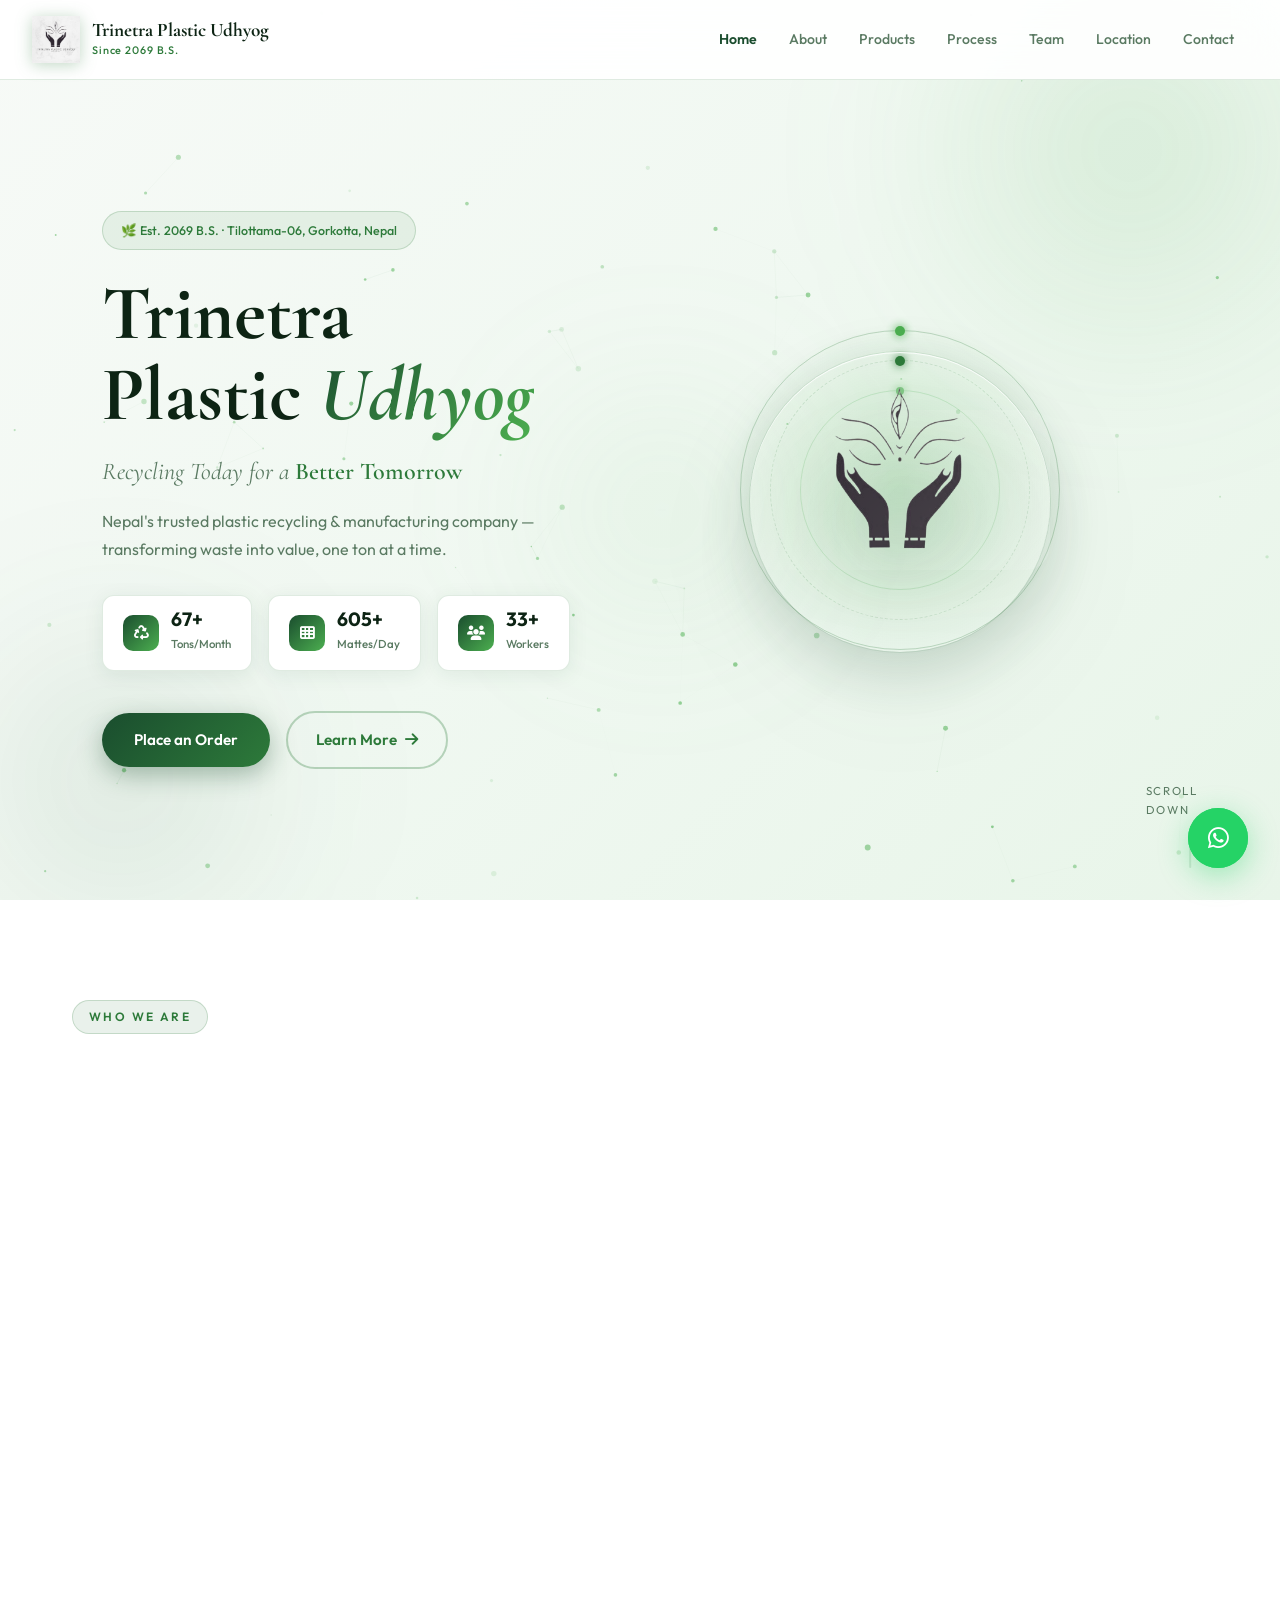
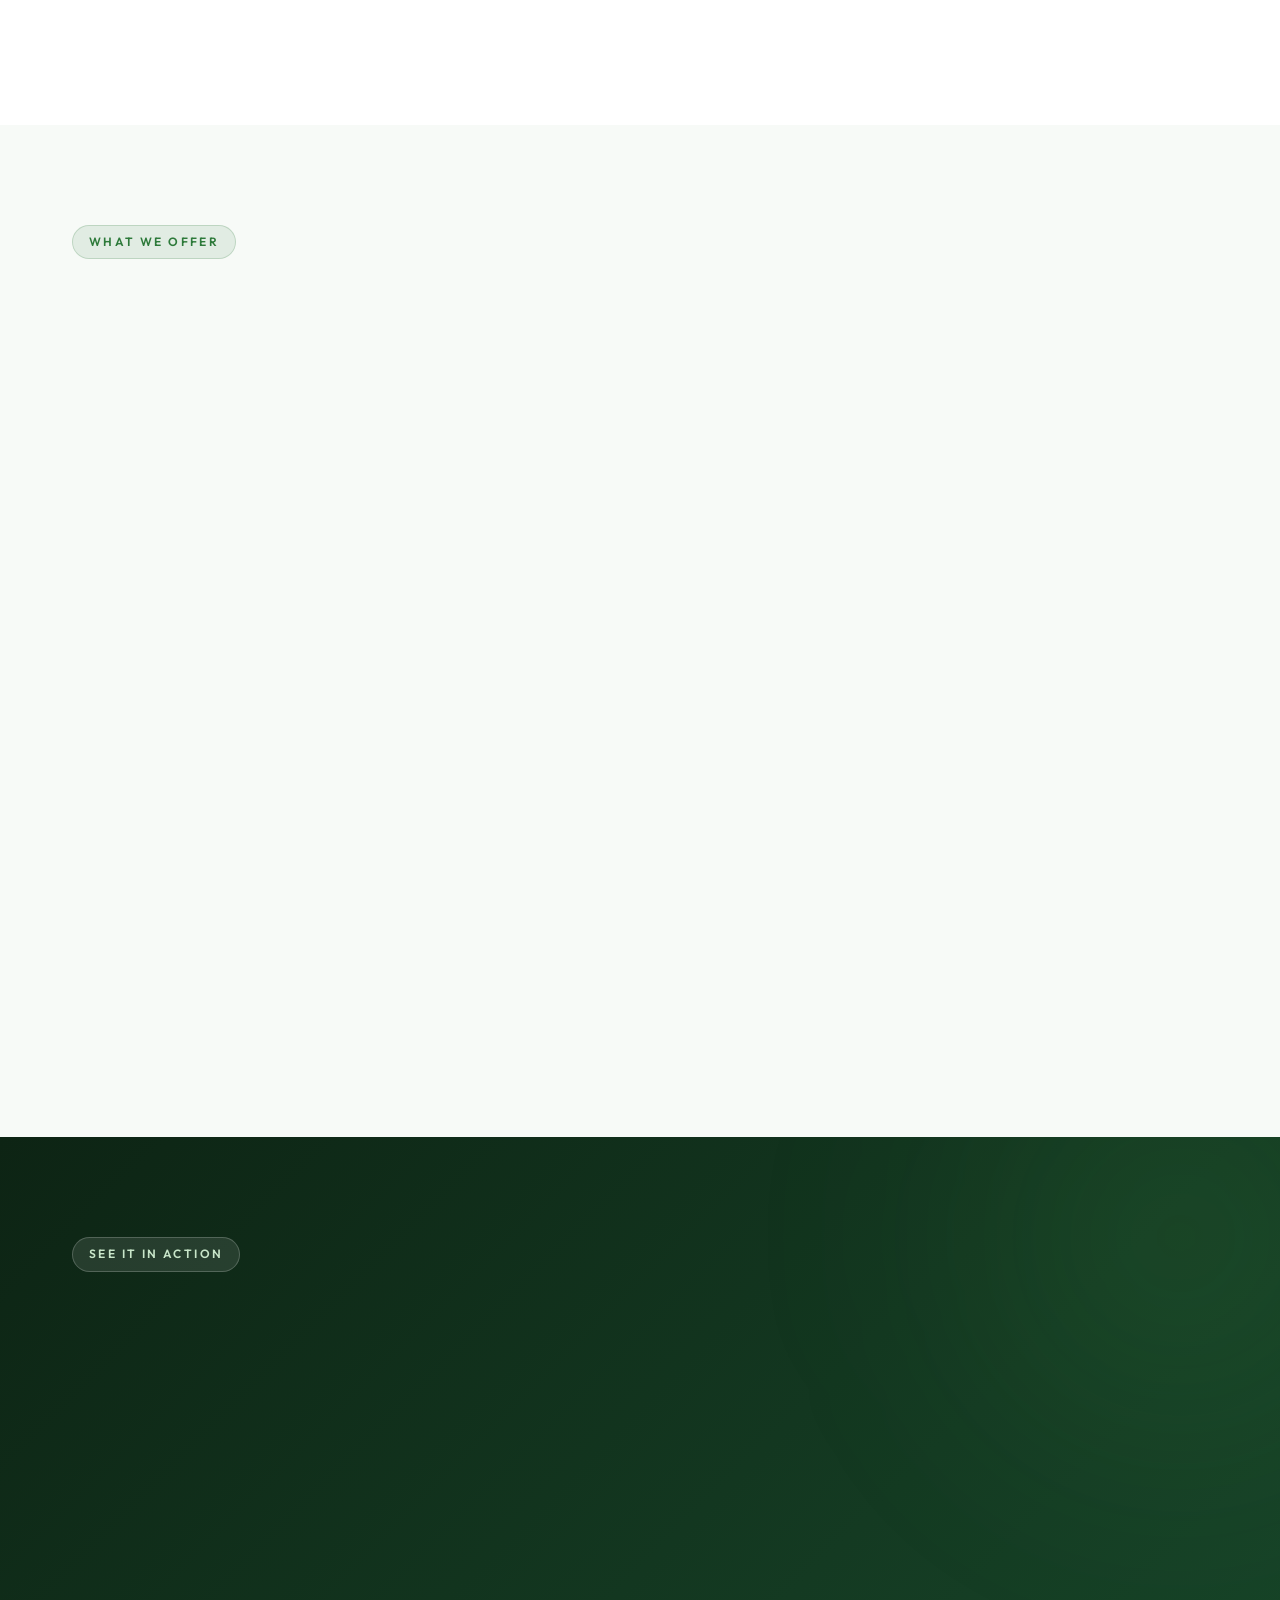
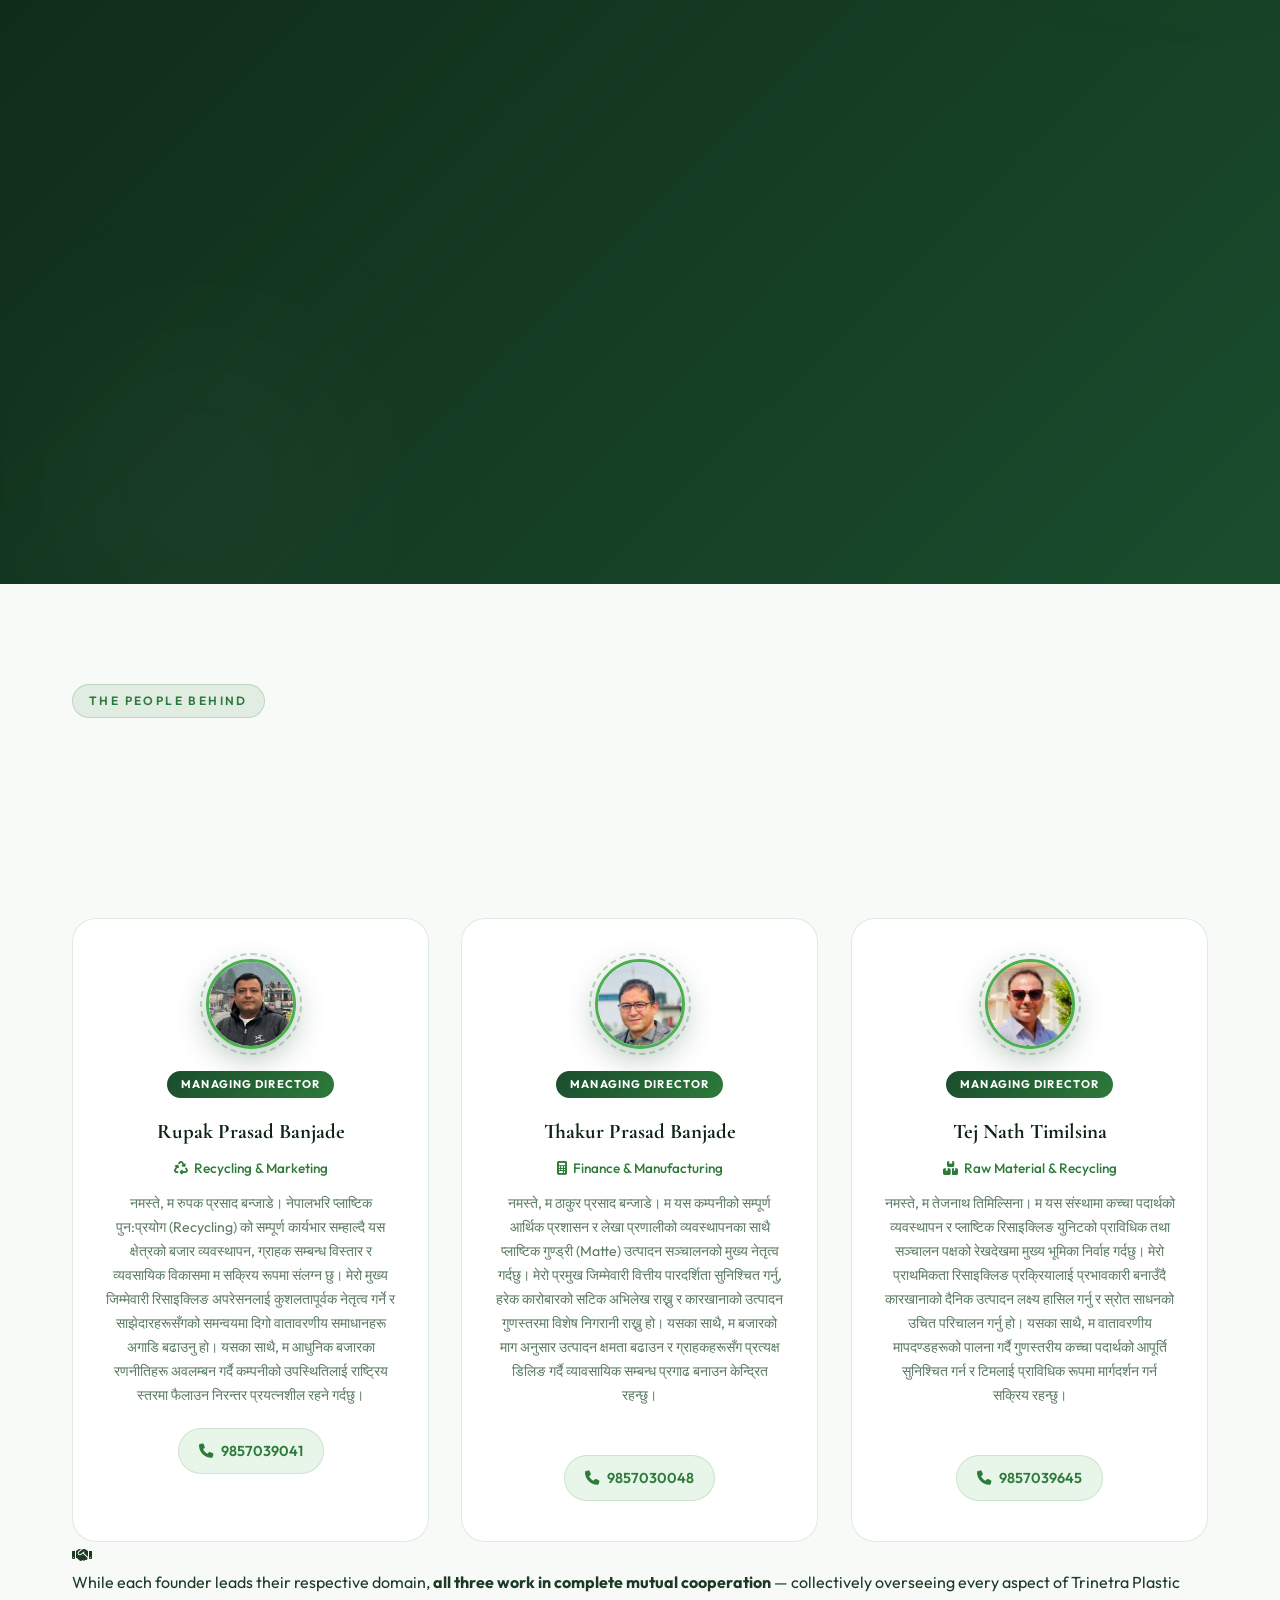
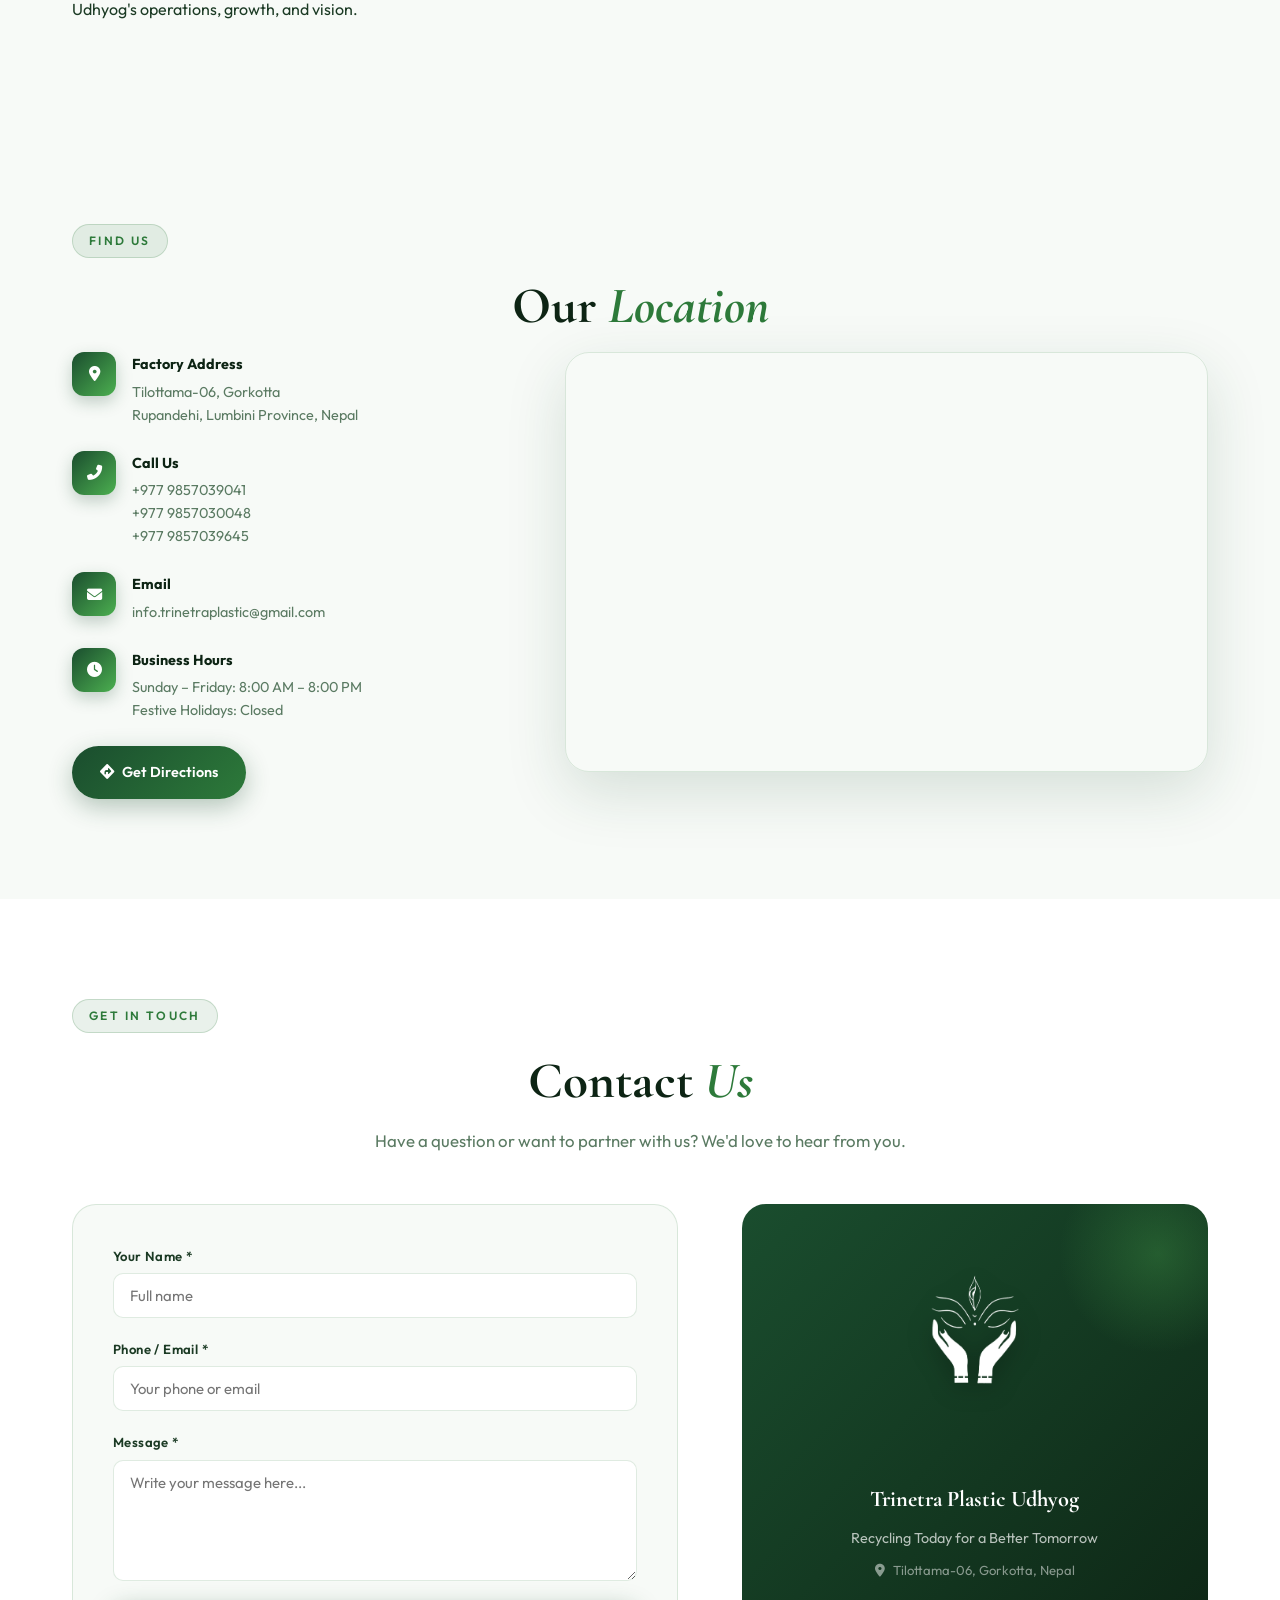
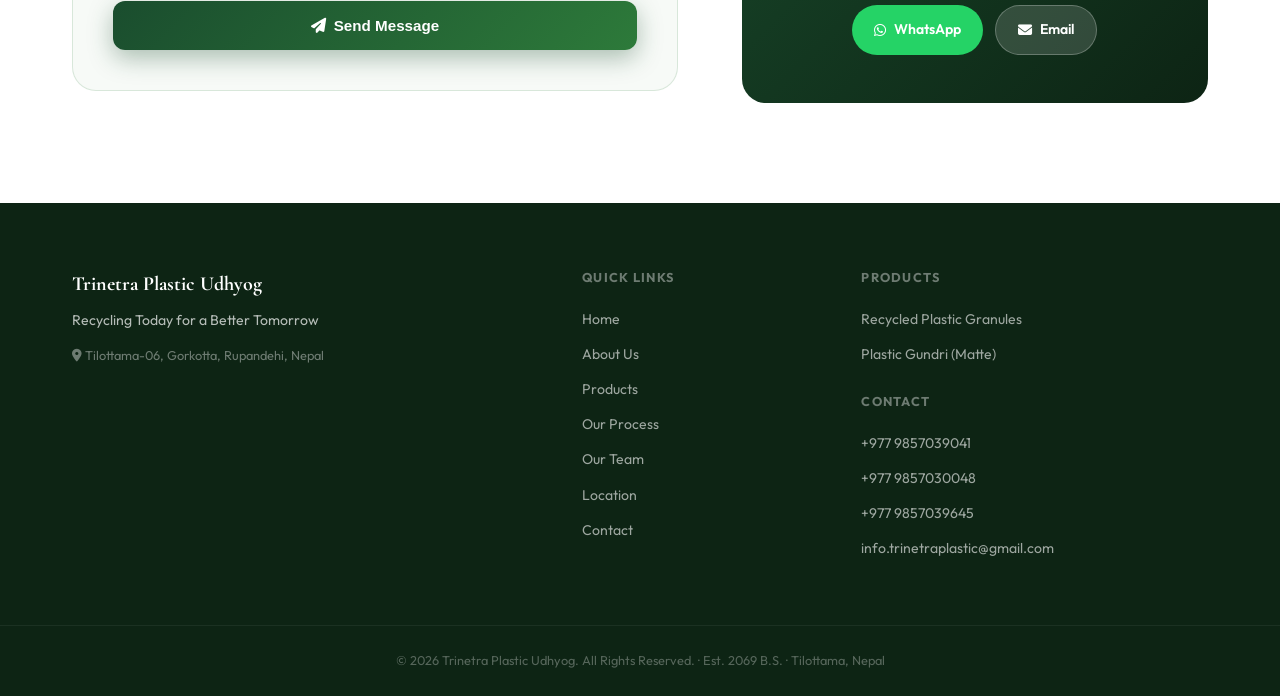
==== commit f5eb7606: "Update index.html" ====
--- a/index.html
+++ b/index.html
@@ -131,7 +131,6 @@
              "Eco Friendly Manufacturing"
            ],
            
-           ],
            "numberOfEmployees": {
              "@type": "QuantitativeValue",
              "minValue": 50
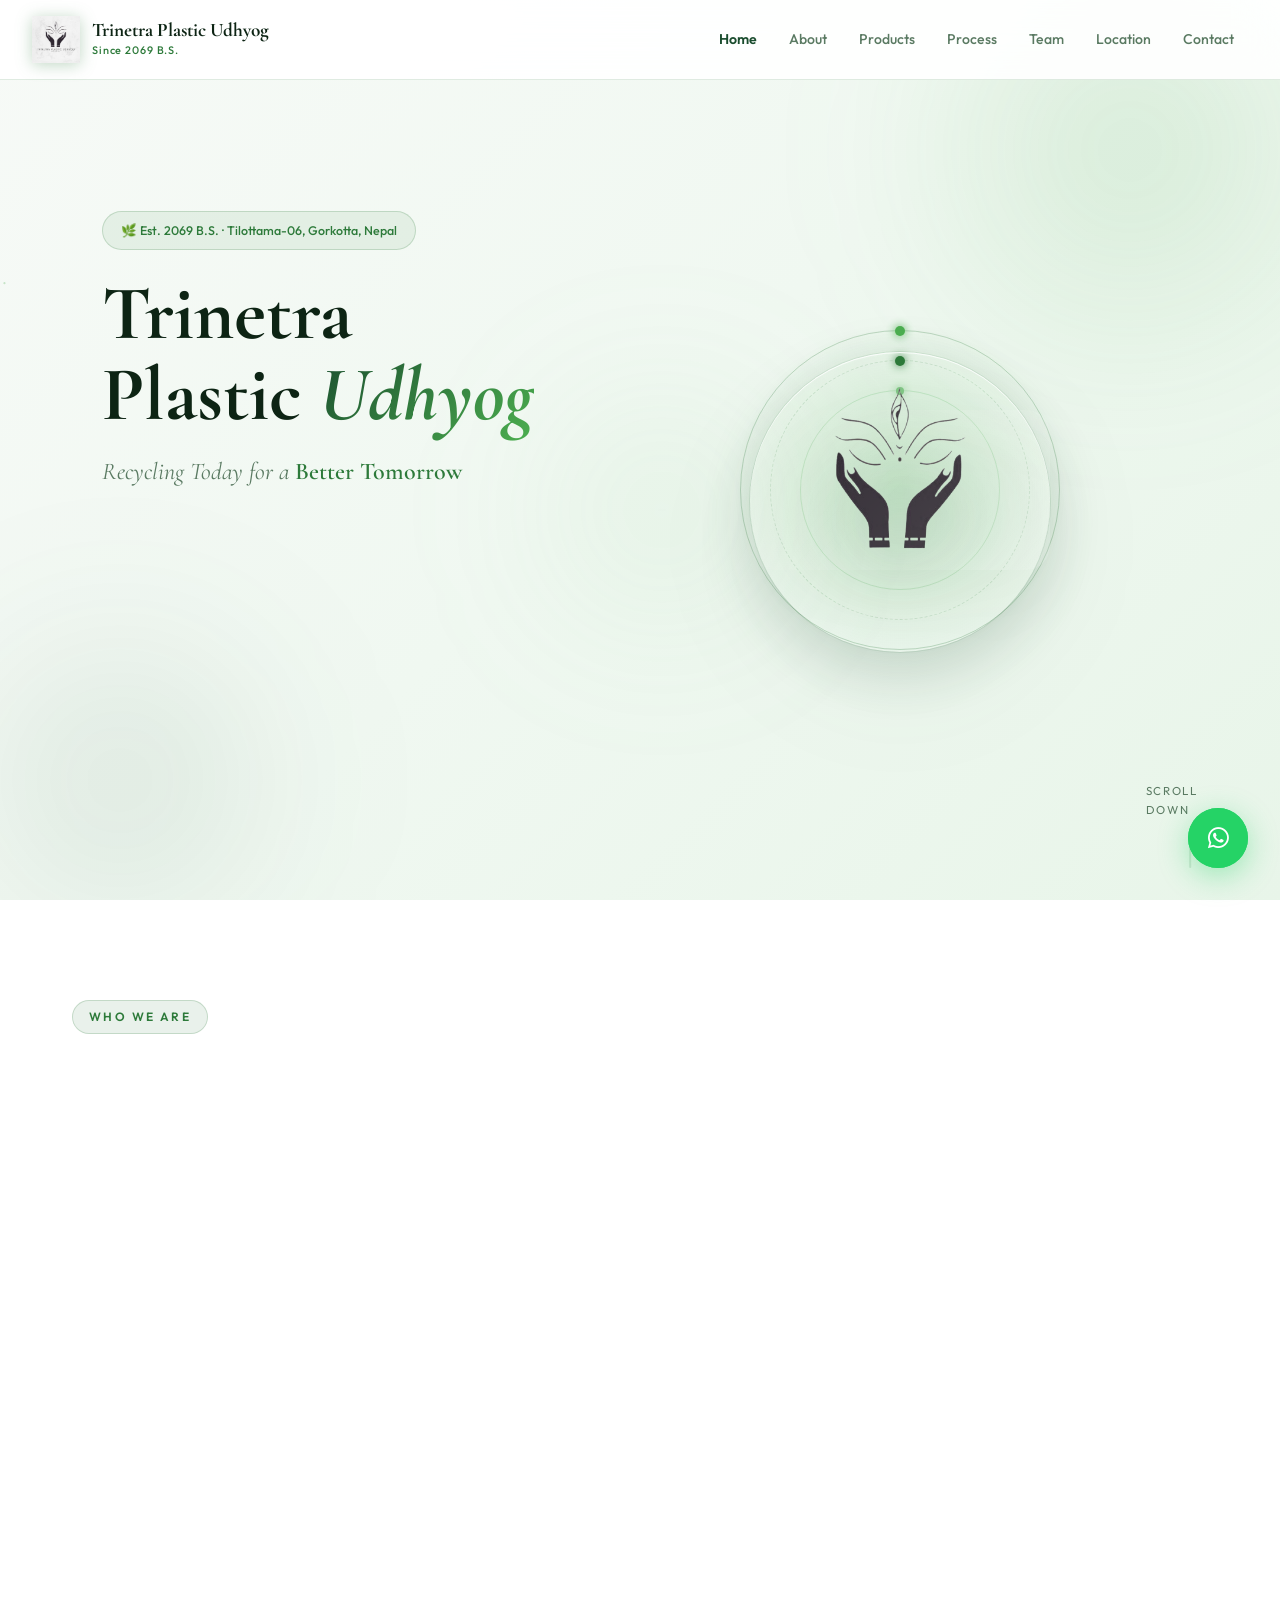
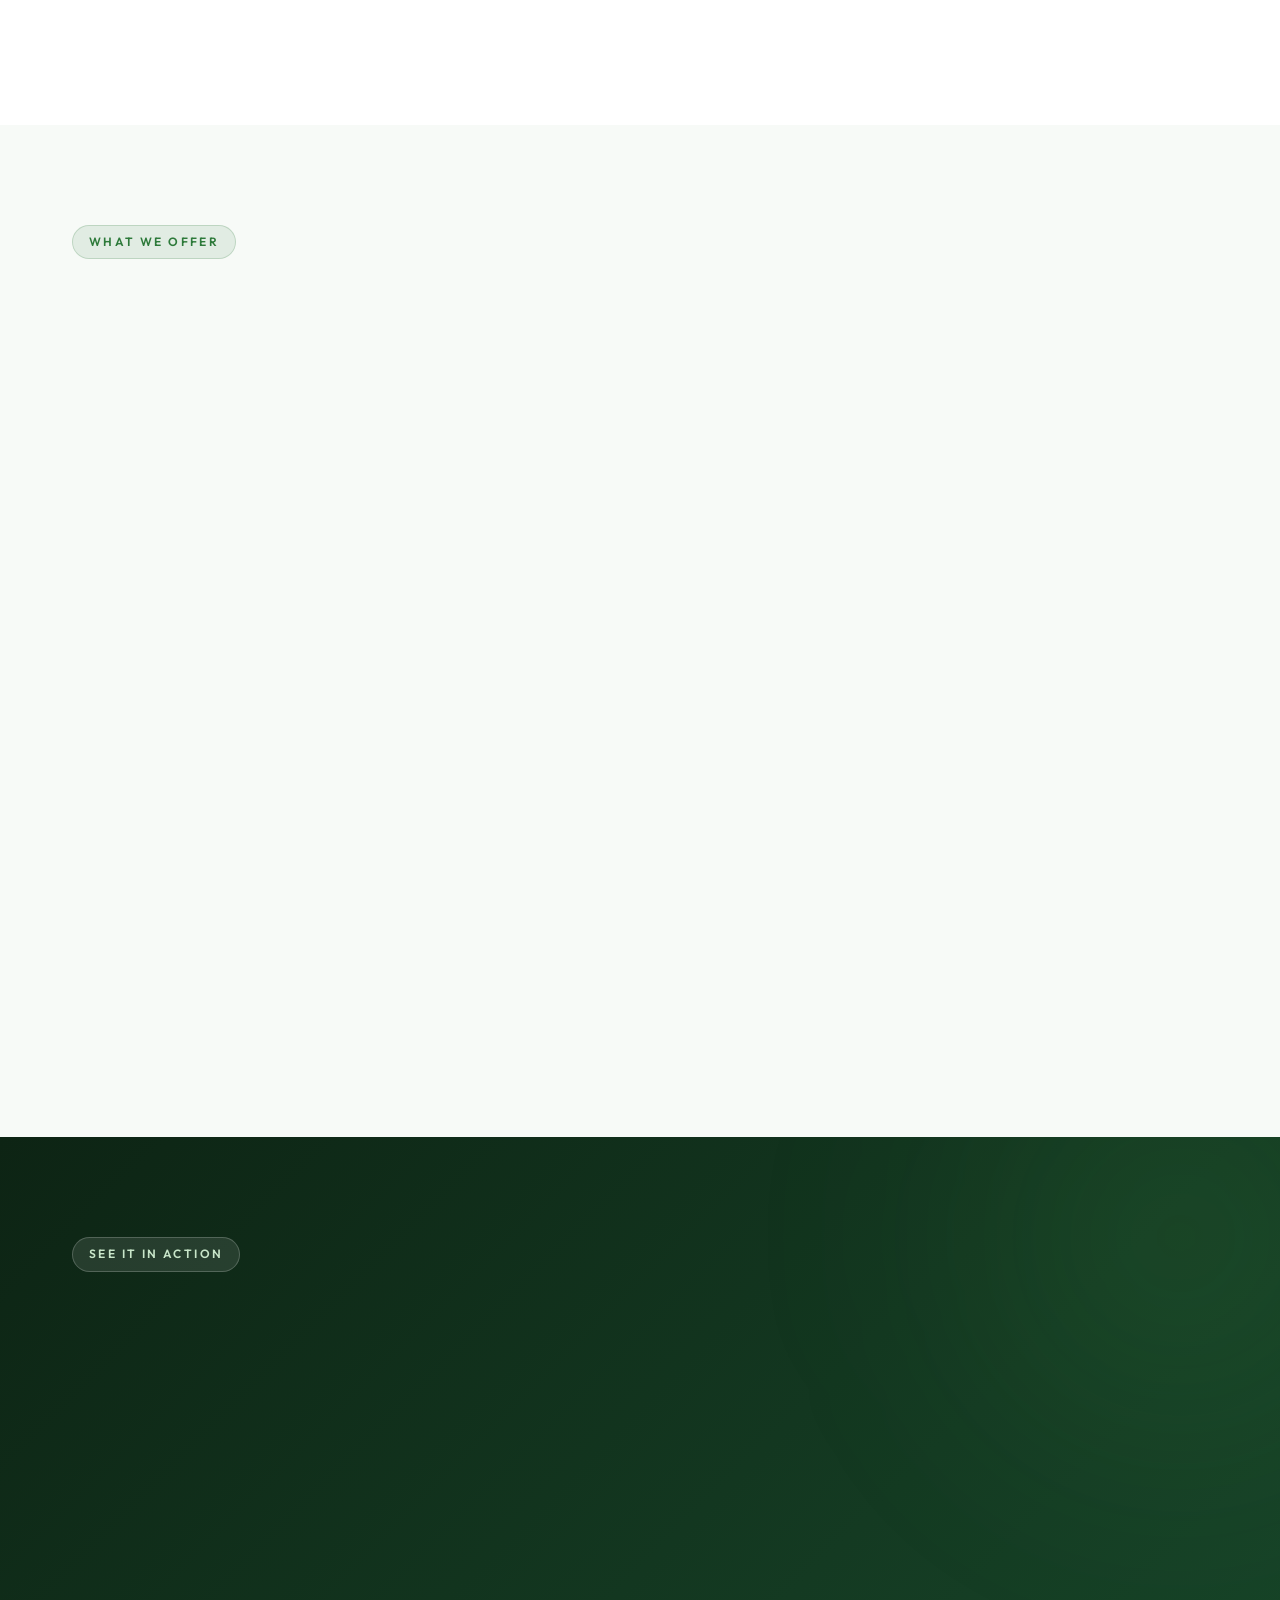
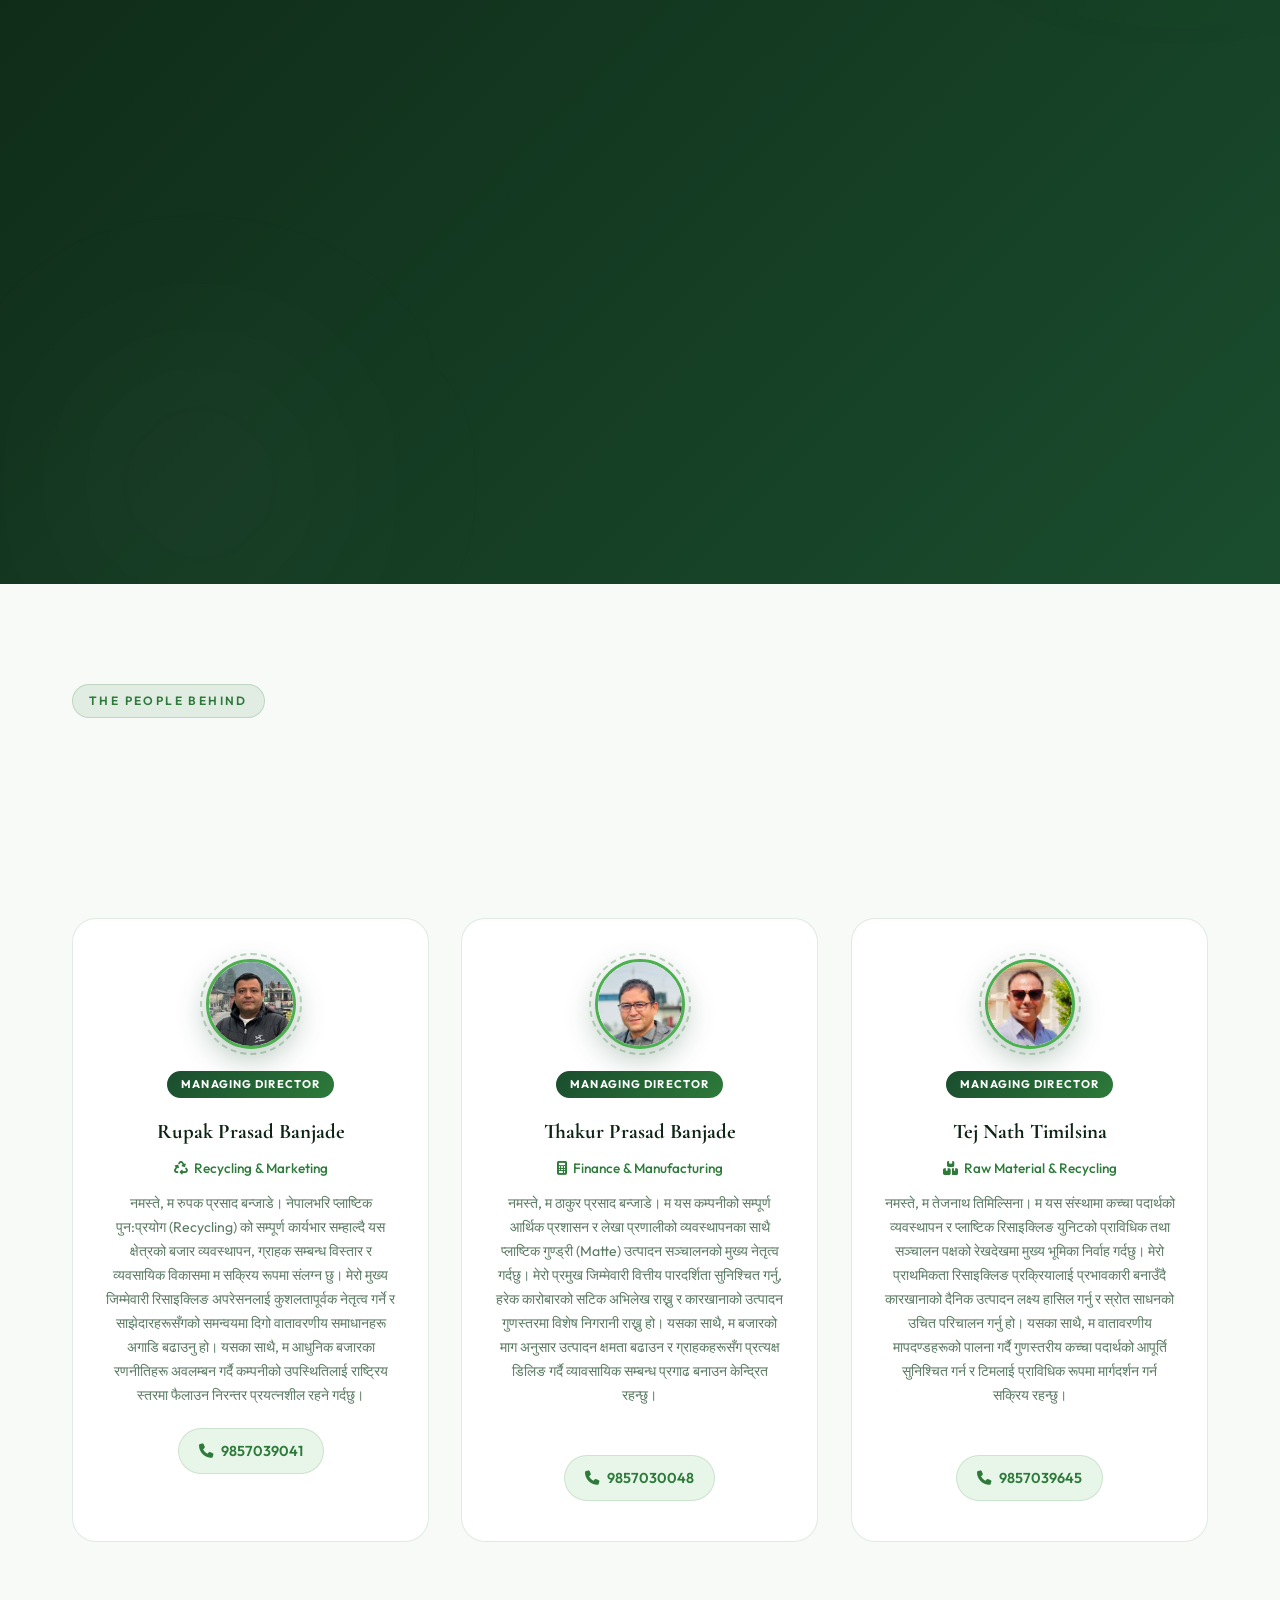
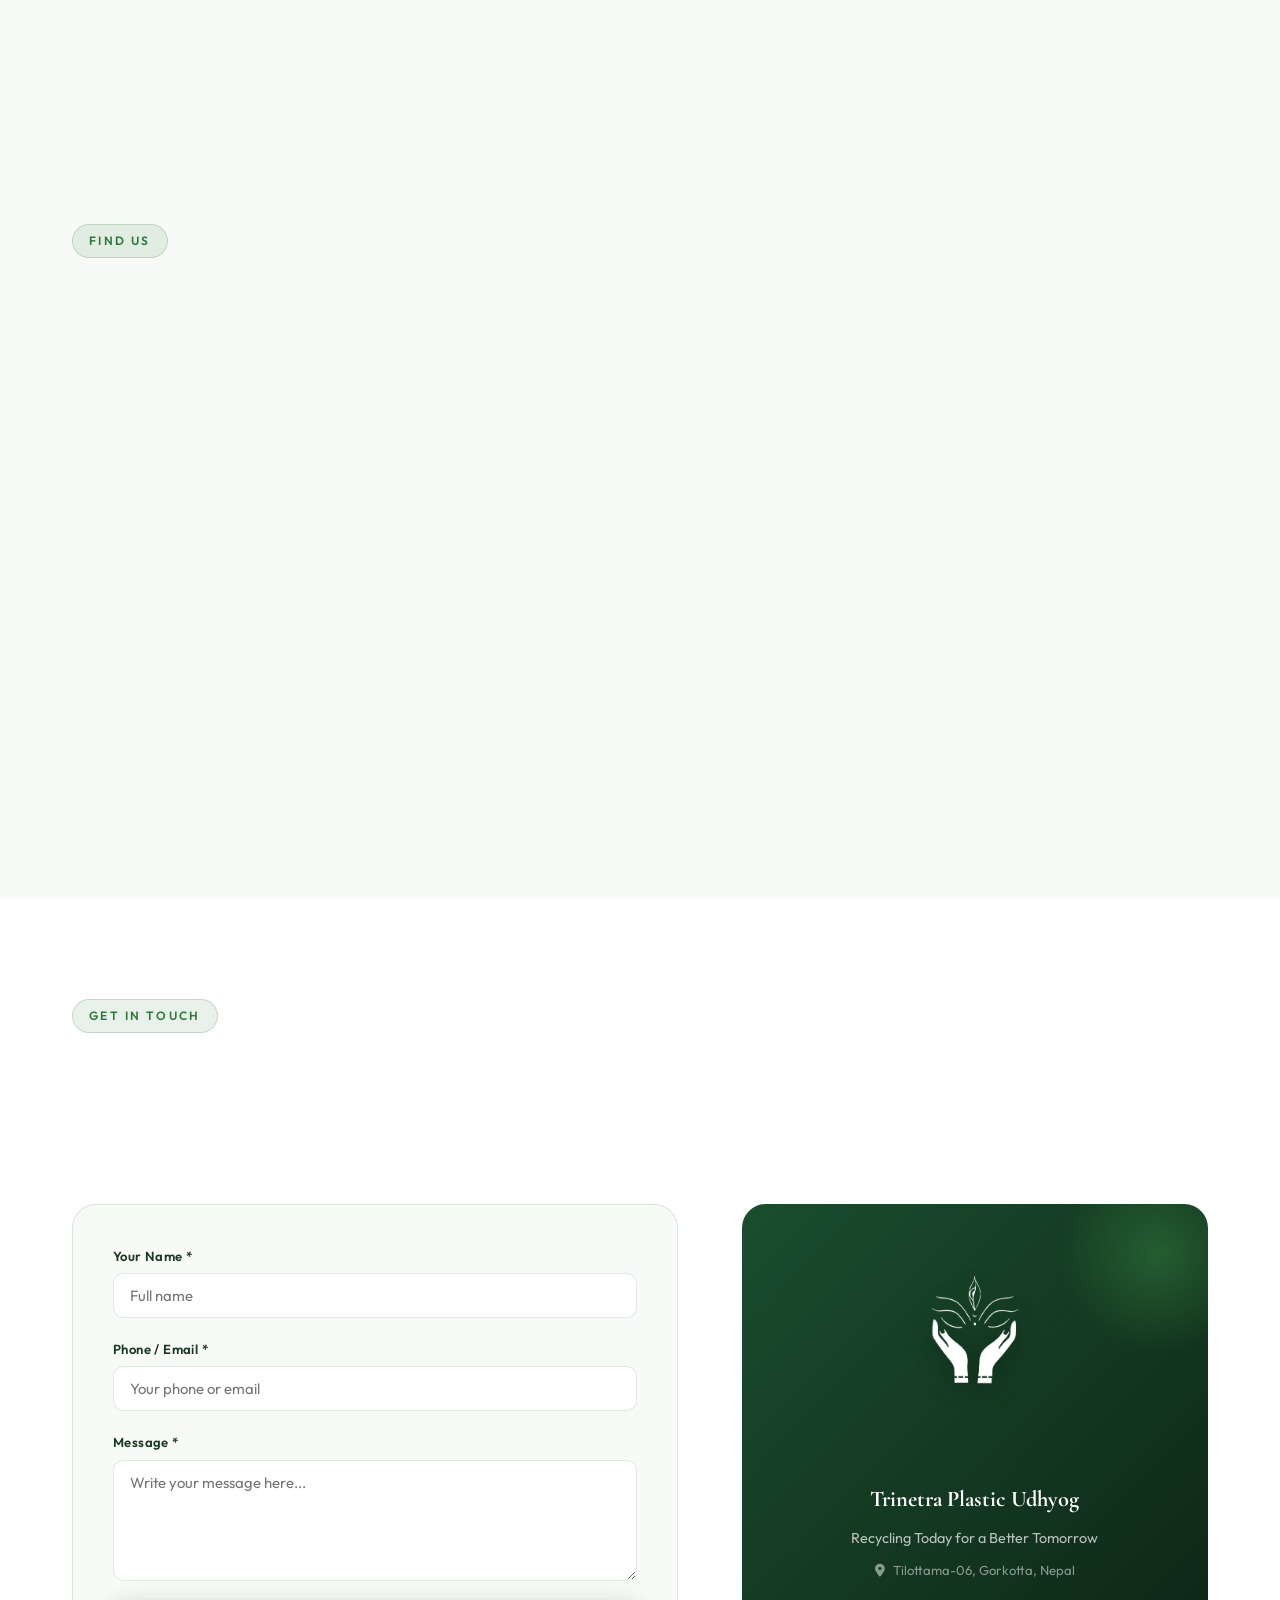
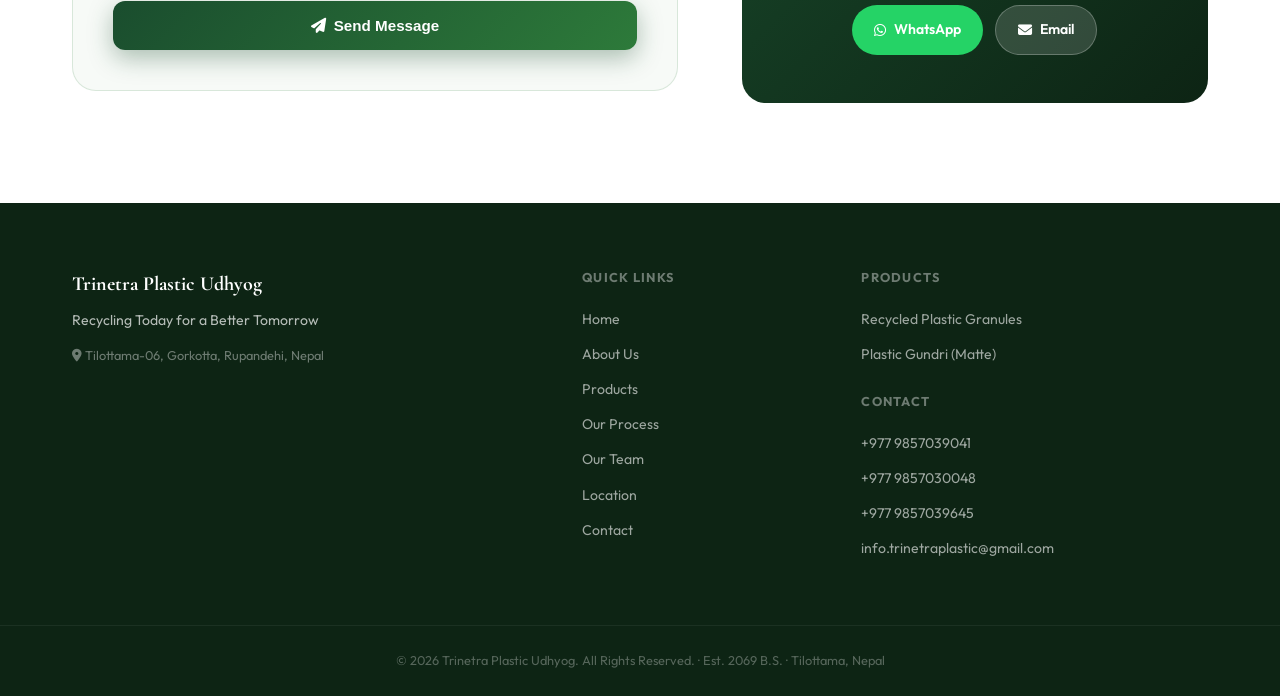
==== commit dc40d89a: "Update index.html" ====
--- a/index.html
+++ b/index.html
@@ -35,7 +35,7 @@
      <meta property="og:site_name" content="Trinetra Plastic Udhyog"/>
      <meta property="og:title" content="Trinetra Plastic Udhyog | Plastic Recycling Factory and Matte Manufacturing"/>
      <meta property="og:description" content="Nepal's trusted plastic recycling factory. We manufacture Plastic Gundri (Matte) and supply recycled plastic dana/granules. 100+ tons/month. Wholesale orders welcome. Located in Tilottama-06, Rupandehi."/>
-     <meta property="og:image" content="https://trinetraplasticudhyog.com.np/logo1.png"/>
+     <meta property="og:image" content="https://trinetraplasticudhyog.com.np/logo.png"/>
      <meta property="og:image:width" content="1200"/>
      <meta property="og:image:height" content="630"/>
      <meta property="og:image:alt" content="Trinetra Plastic Udhyog Logo - Plastic Recycling Factory Nepal"/>
@@ -45,7 +45,7 @@
      <meta name="twitter:card" content="summary_large_image"/>
      <meta name="twitter:title" content="Trinetra Plastic Udhyog | Plastic Recycling Factory Nepal"/>
      <meta name="twitter:description" content="Nepal's trusted plastic recycling factory in Rupandehi. Plastic Gundri (Matte) manufacturer & recycled plastic granules supplier. 100+ tons/month."/>
-     <meta name="twitter:image" content="https://trinetraplasticudhyog.com.np/logo1.png"/>
+     <meta name="twitter:image" content="https://trinetraplasticudhyog.com.np/logo.png"/>
    
      <!-- ── FAVICON ── -->
      <link rel="icon" type="image/png" href="logo.png"/>
@@ -130,7 +130,7 @@
              "Waste Management Nepal",
              "Eco Friendly Manufacturing"
            ],
-           
+          
            "numberOfEmployees": {
              "@type": "QuantitativeValue",
              "minValue": 50
@@ -528,13 +528,13 @@
                     <p>Watch Our Process</p>
                     <small>Recycling &amp; Matte Manufacturing</small>
                   </div>
-                  <iframe class="process-vd"
-                    id="processVideo"
-                    
-                    src="https://drive.google.com/file/d/189T8Jq4FYZUJZxeCfPacJRHkLxA8rrOF/preview"
-                    allow="autoplay"
-                    allowfullscreen>
-                  </iframe>
+                  <video class="process-vd"
+                   id="processVideo"
+                   src="process.mp4"
+                   controls
+                   playsinline
+                   preload="none">
+                  </video>
                 </div>
               </div>
               <div class="phone-home-indicator"></div>
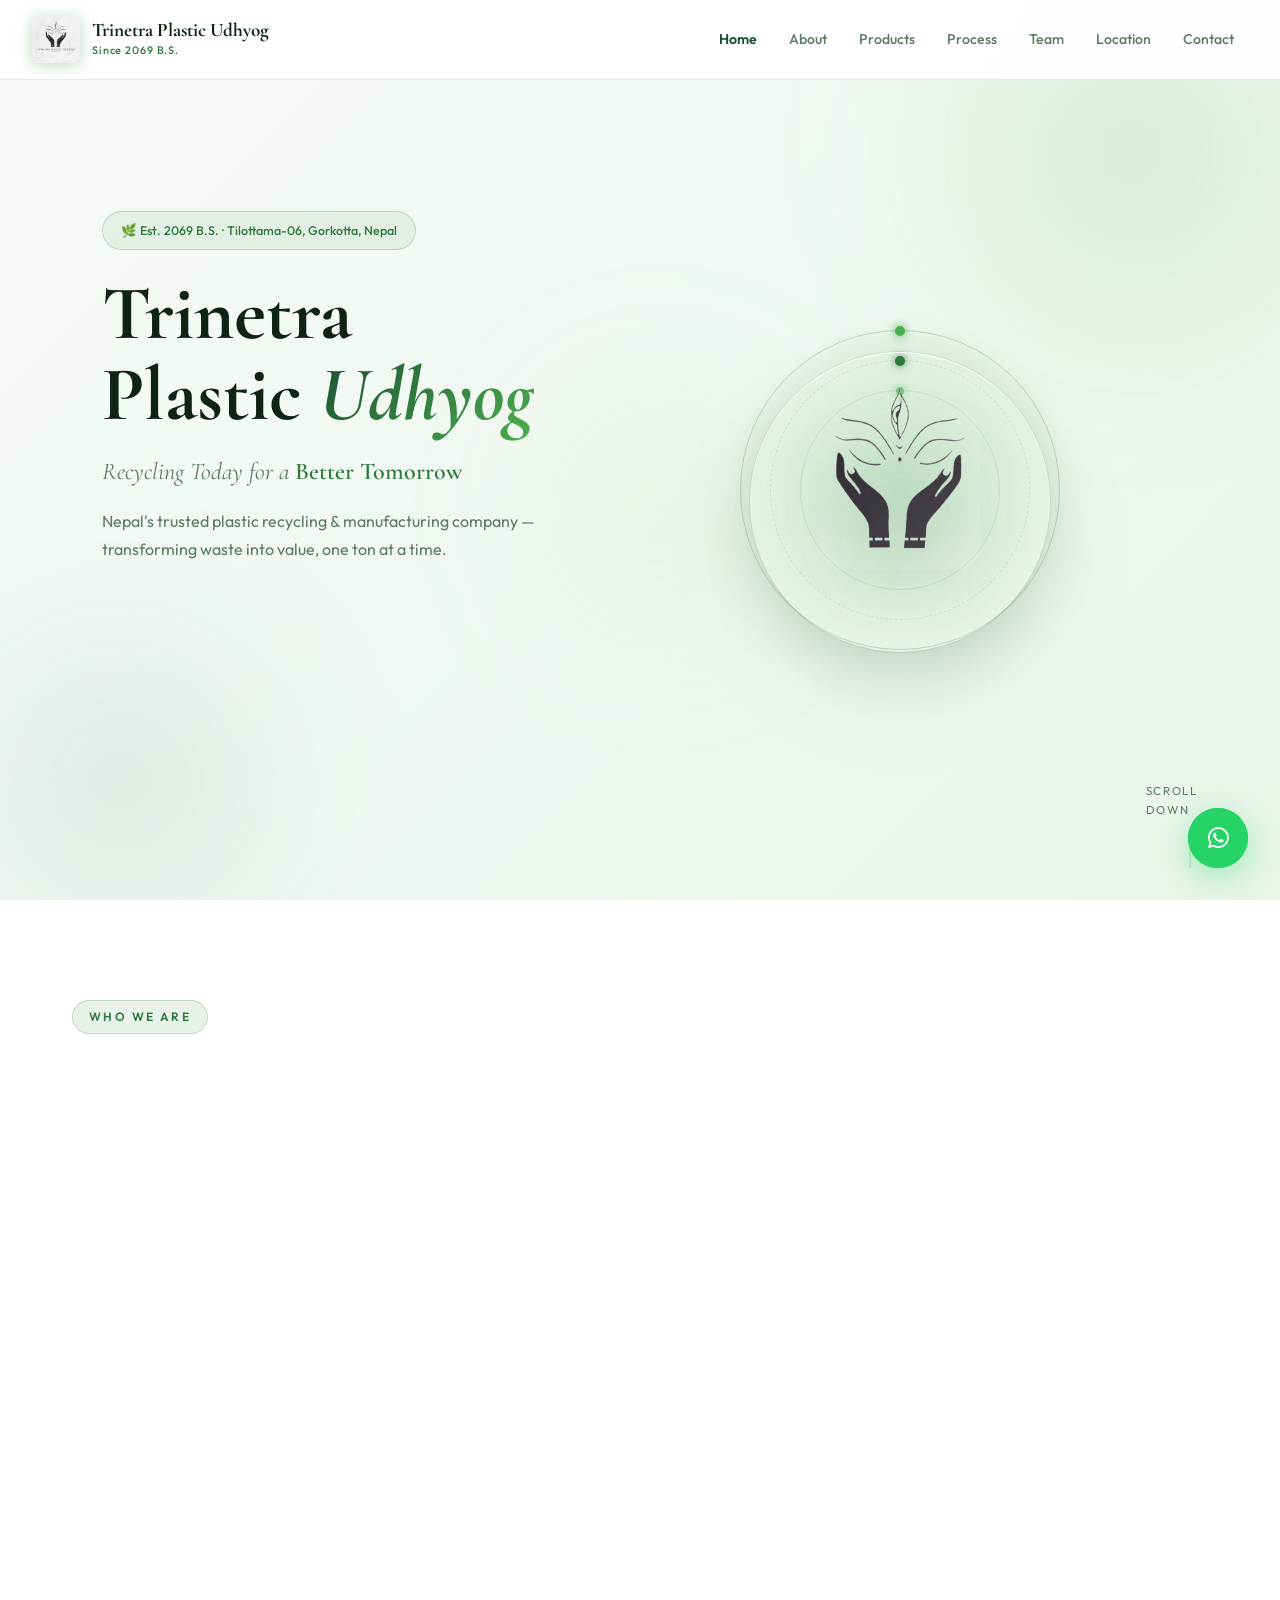
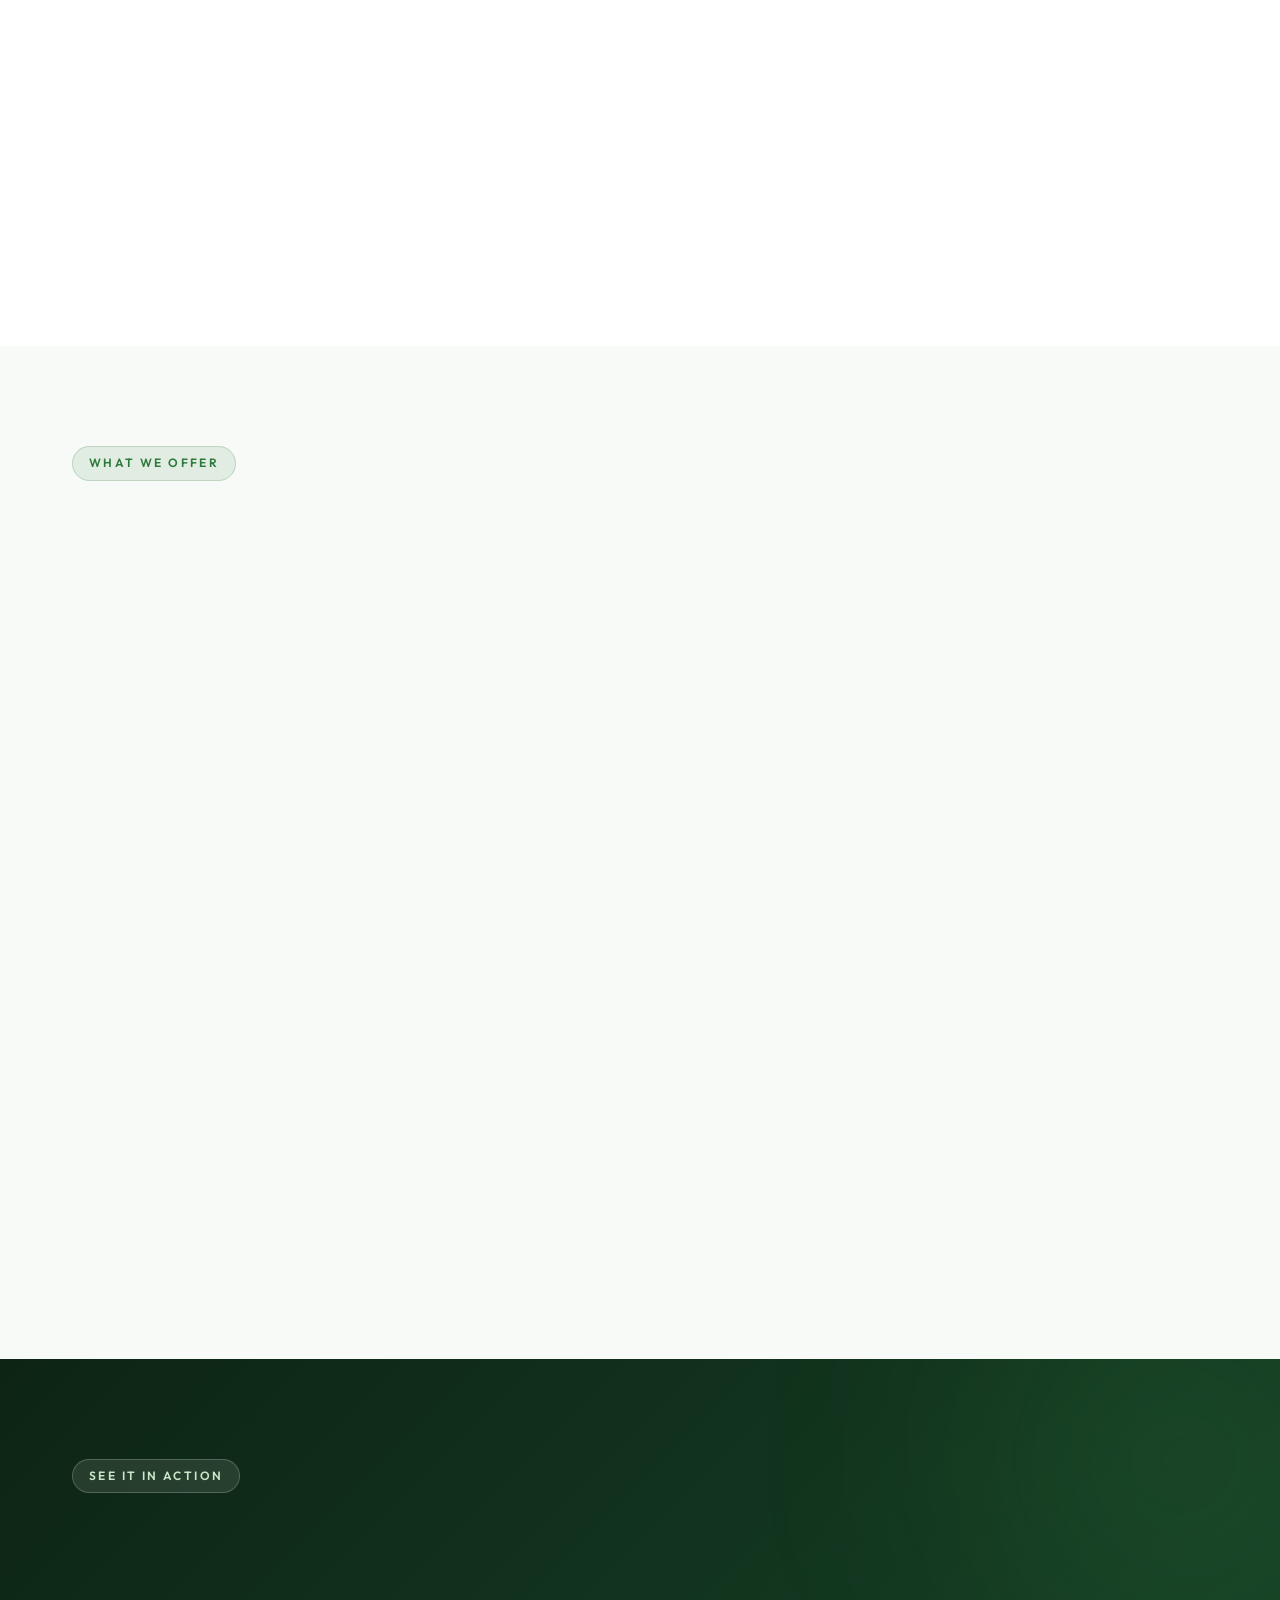
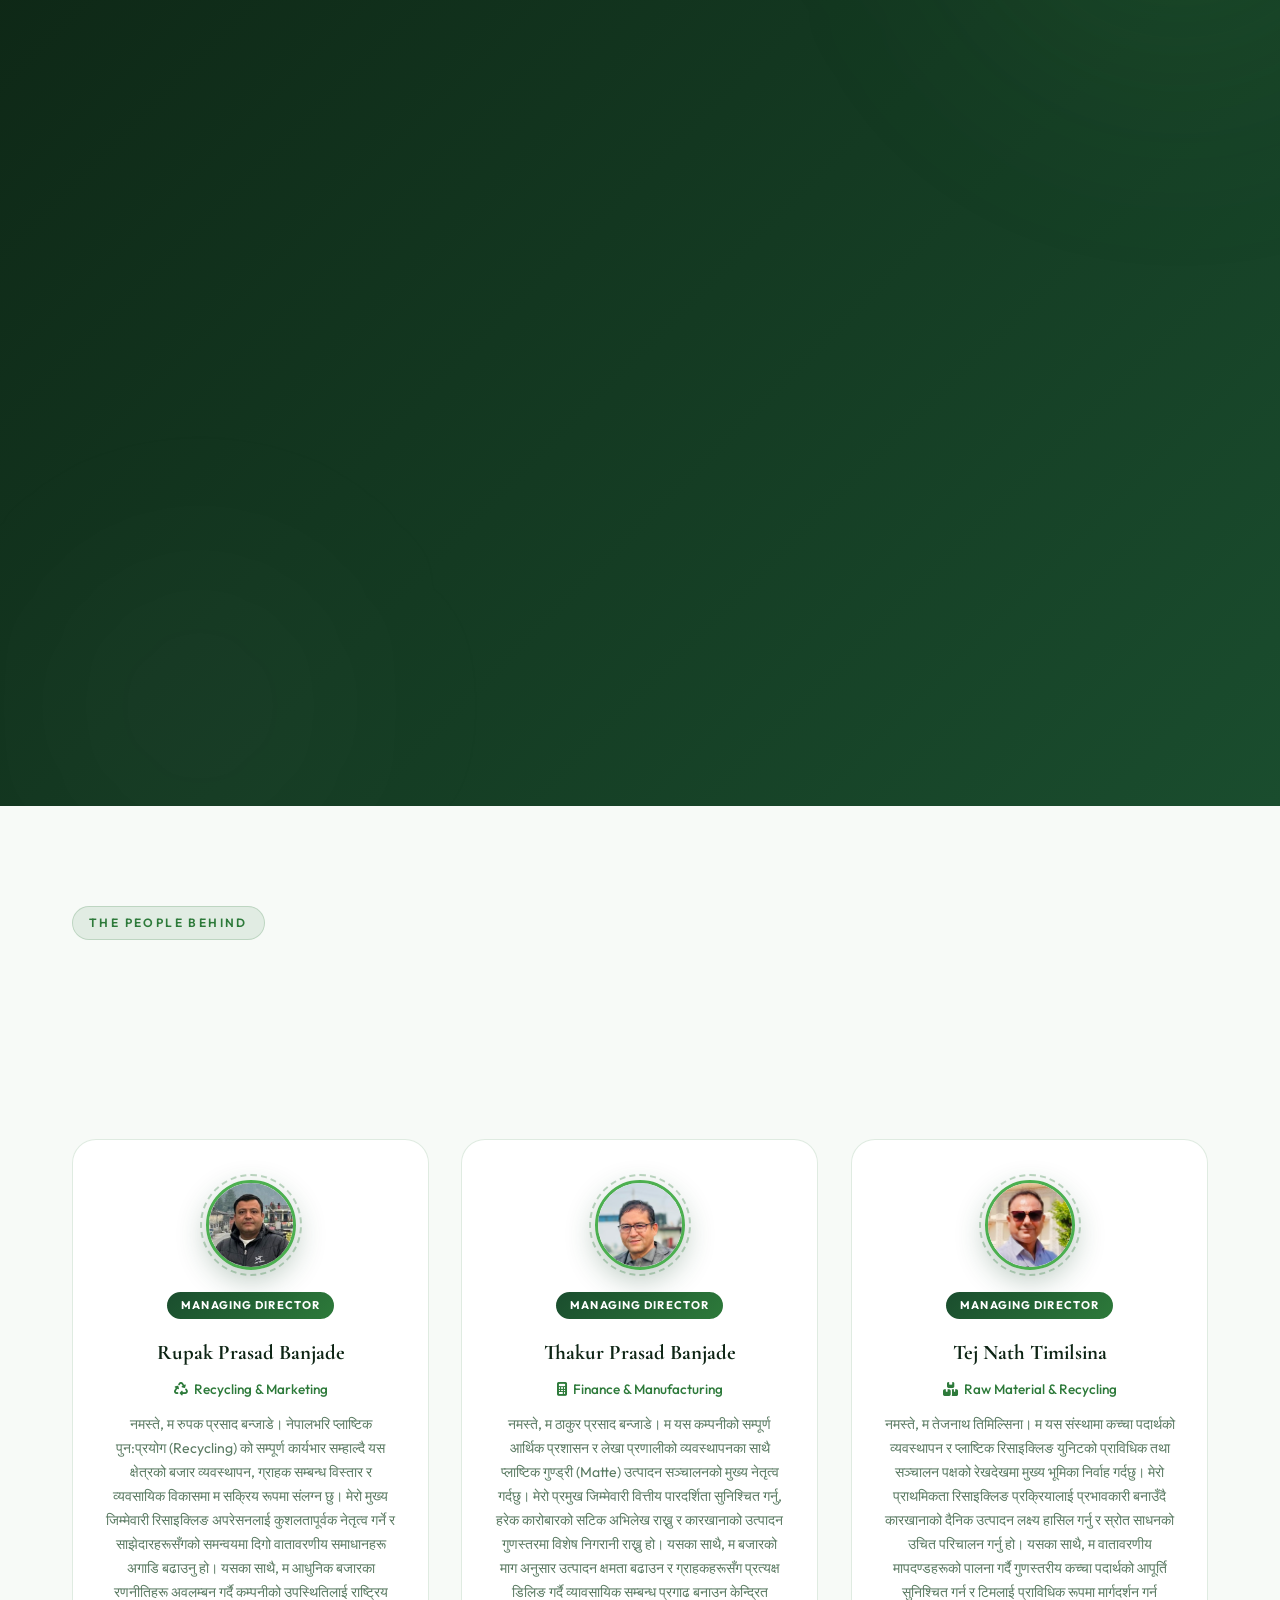
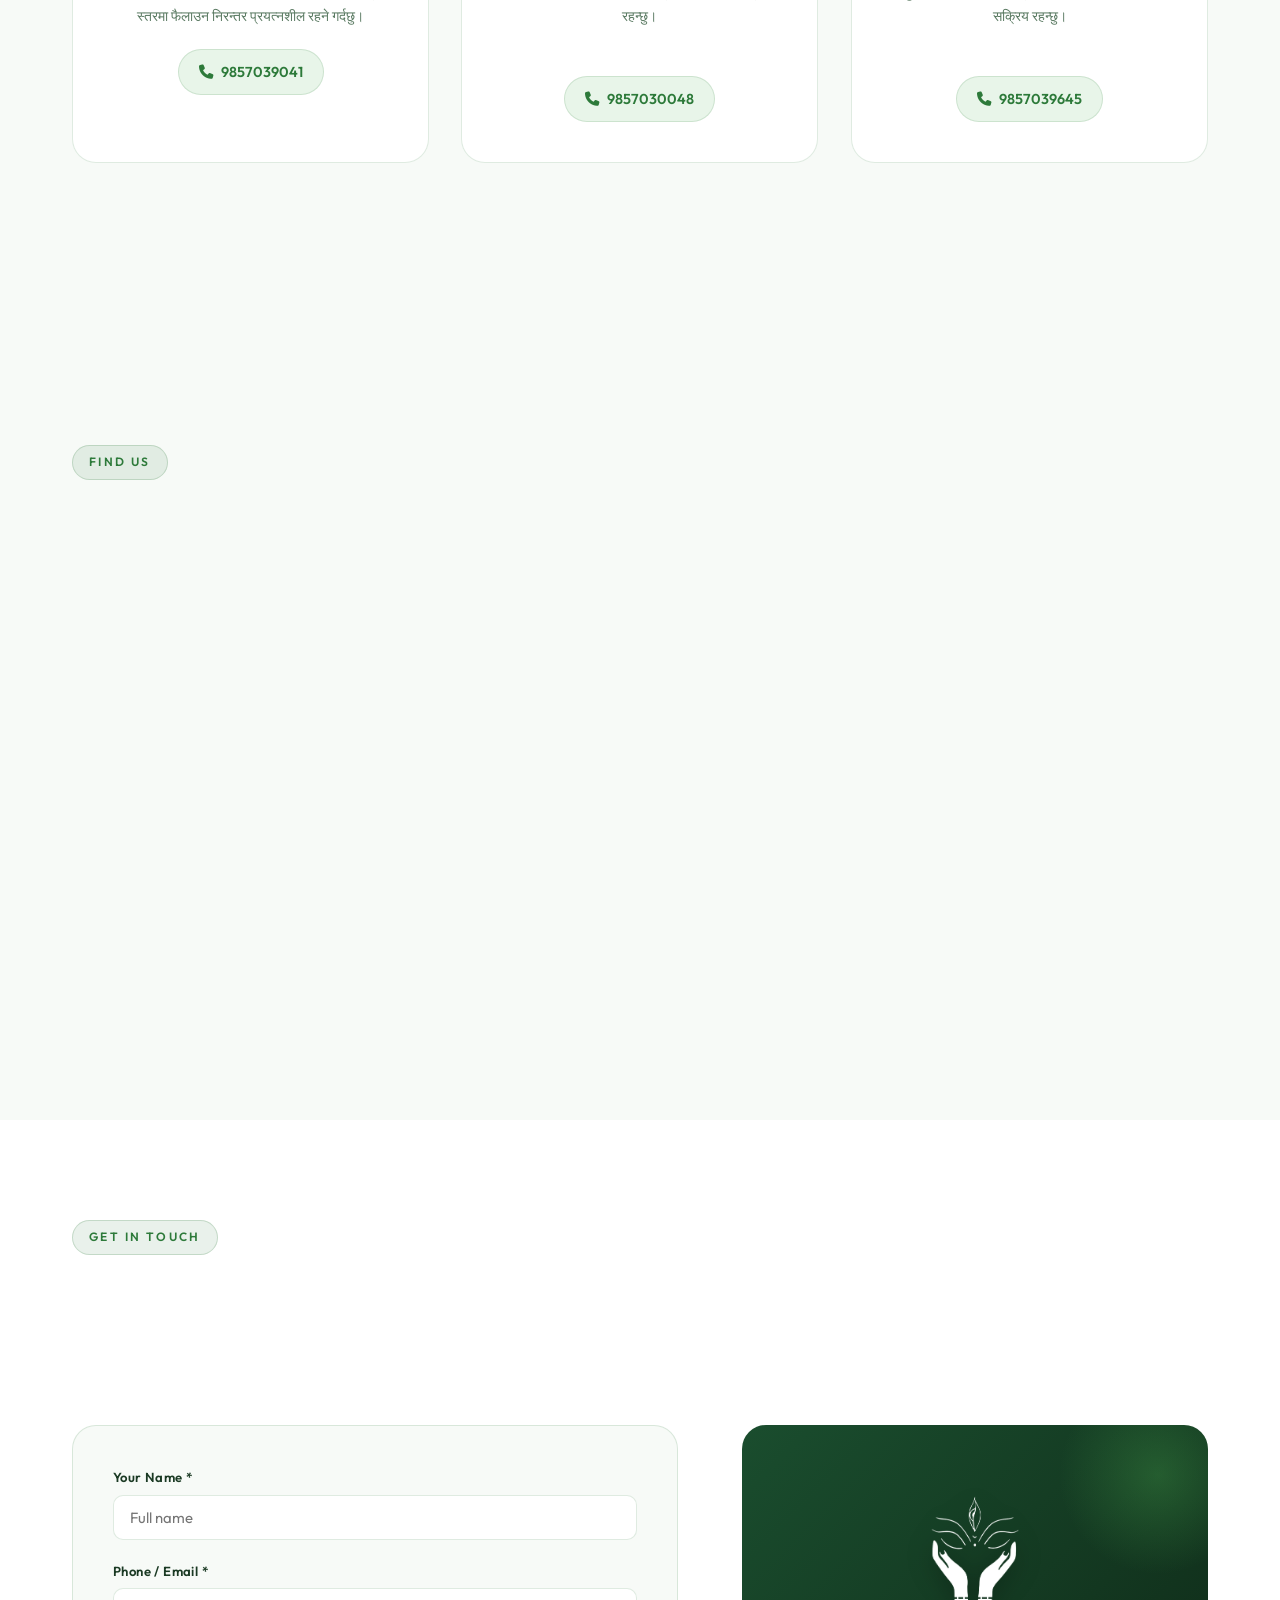
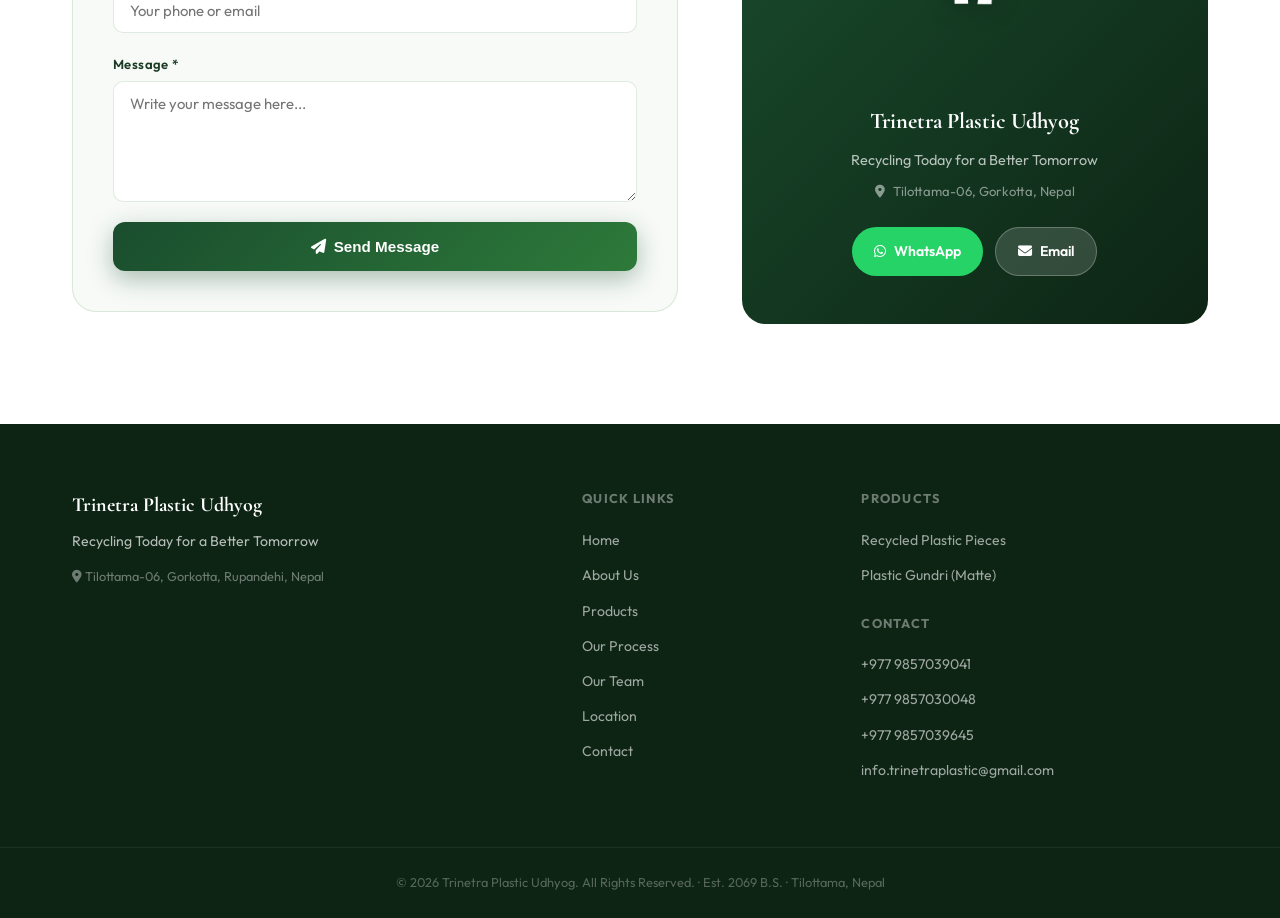
==== commit f6efe388: "Update index.html" ====
--- a/index.html
+++ b/index.html
@@ -400,7 +400,8 @@
         <div class="about-left reveal-left">
           <h2 class="section-title">Turning Waste into <em>Wealth</em> Since 2069 B.S.</h2>
           <p class="about-p">Trinetra Plastic Udhyog is a pioneering plastic recycling and matte manufacturing company based in Tilottama-06, Gorkotta, Rupandehi. We collect and process waste plastic materials from across Nepal, converting them into high-quality recycled plastic granules sold to manufacturers.</p>
-          <p class="about-p">What makes us unique is our complete circular model — our recycled granules serve as raw materials for our in-house production of <strong>Plastic Gundri (Mattes)</strong>, creating a truly eco-friendly full-cycle operation.</p>
+          <p class="about-p">What makes us unique is our complete circular model — our recycled granules serve as raw materials for our in-house production of <strong>Plastic Gundri (Mattes)</strong>, creating a truly eco-friendly full-cycle operation.What may surprise you is that we even recycle the waste materials generated during our own recycling and Gundri manufacturing process — leaving virtually nothing behind</p>
+          <p class="about-p">With over a decade of trusted presence in the market, we are on a mission to make Trinetra a nationally recognized brand. Because the more waste you discard, the stronger and bigger we grow — turning every piece of plastic into a step toward a cleaner Nepal.</p>
           <div class="value-cards">
             <div class="value-card tilt-card">
               <i class="fas fa-leaf"></i>
@@ -863,8 +864,8 @@
       <div class="footer-col">
         <h4>Products</h4>
         <ul>
-          <li><a href="#products">Recycled Plastic Granules</a></li>
-          <li><a href="#products">Plastic Gundri (Matte)</a></li>
+          <li><a href="products-plastic-pieces.html">Recycled Plastic Pieces</a></li>
+          <li><a href="products-plastic-matte.html">Plastic Gundri (Matte)</a></li>
         </ul>
         <h4 style="margin-top:1.5rem">Contact</h4>
         <ul>
--- a/style.css
+++ b/style.css
@@ -574,7 +574,7 @@
 @keyframes ringRotate { from{transform:rotate(0deg)} to{transform:rotate(360deg)} }
 
 .logo-float {
-  position: relative; z-index: 5; */
+  position: relative; z-index: 5; 
   width: 160px; height: 160px;
   display: flex; align-items: center; justify-content: center;
   animation: logoFloat3d 6s ease-in-out infinite;
@@ -1372,11 +1372,11 @@
 #processVideo {
   position: absolute;
   top: 0;
-  left: -60px;
-  width: calc(100% + 120px);
+  left: 0;
+  width: 100%;
   height: 100%;
   border: none;
   border-radius: 20px 20px 0 0;
-  display: block;
-}
-
+  display: none;
+  object-fit: cover;
+}
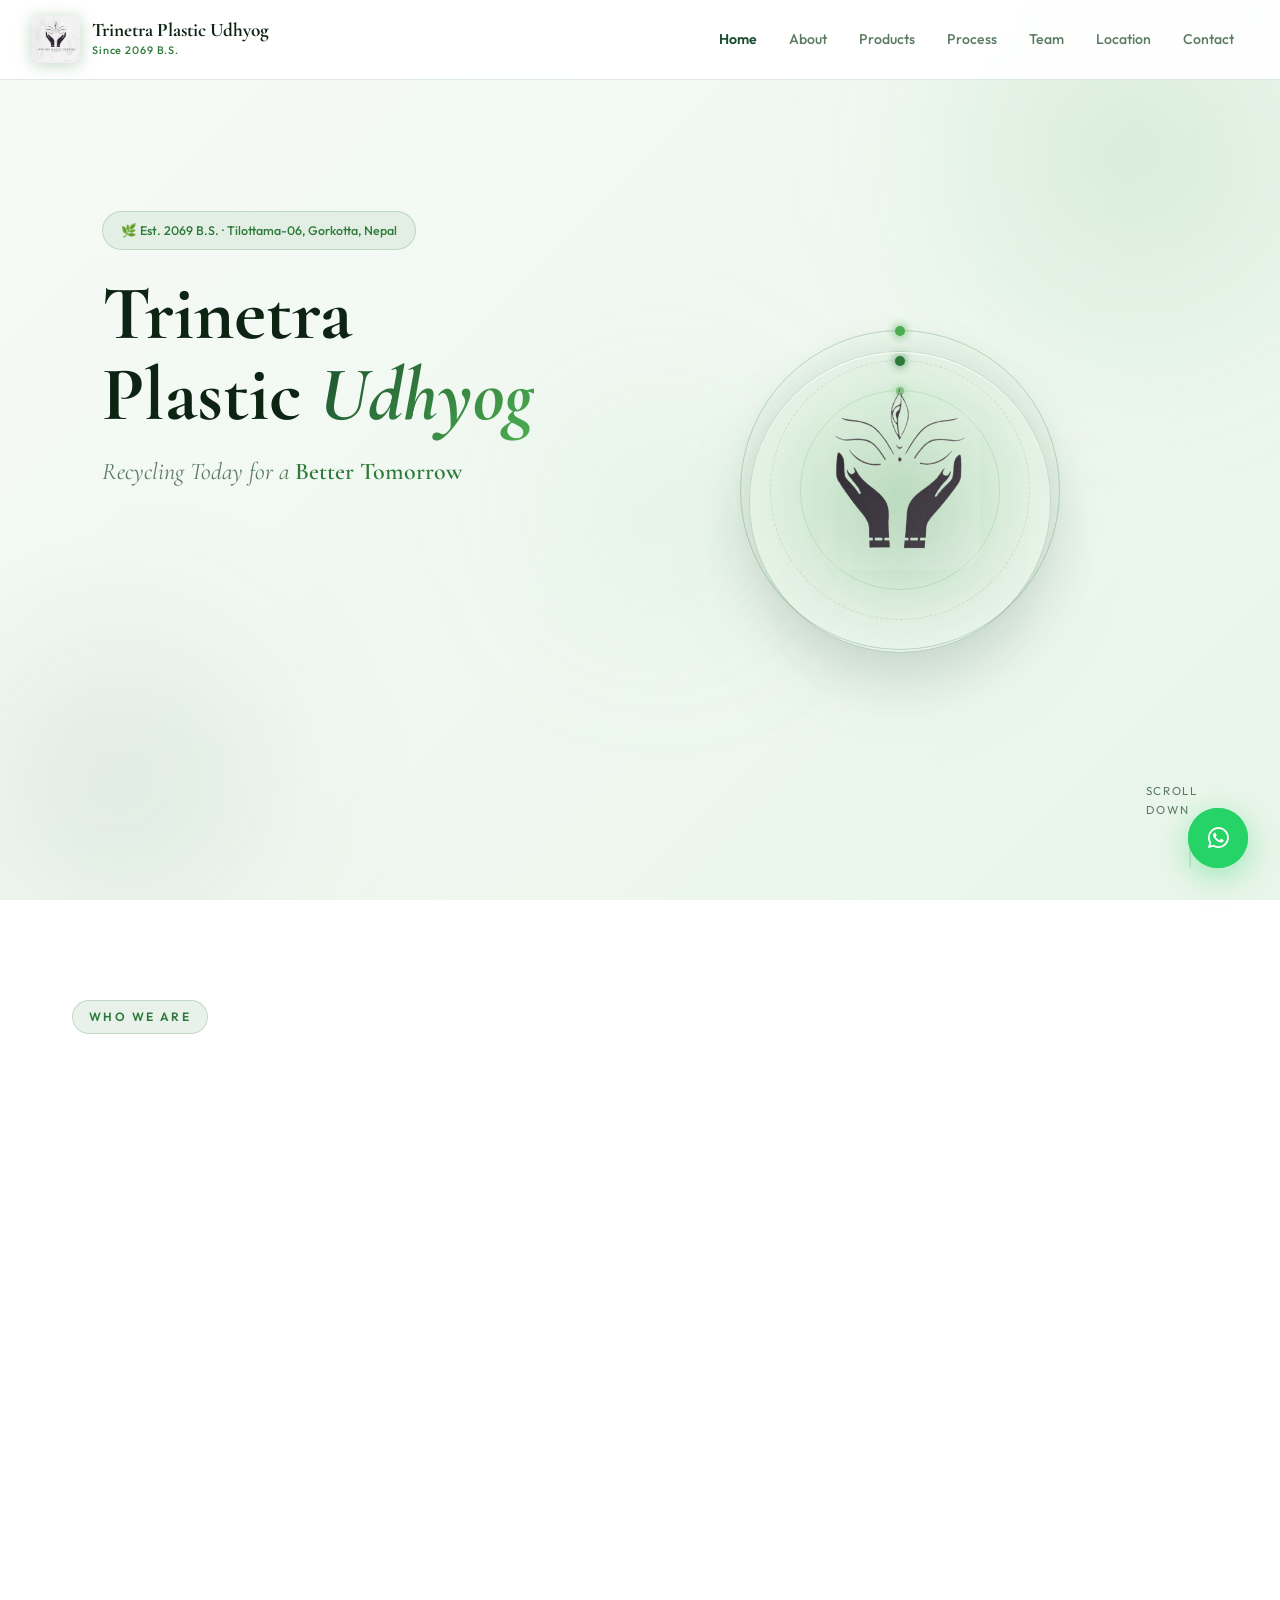
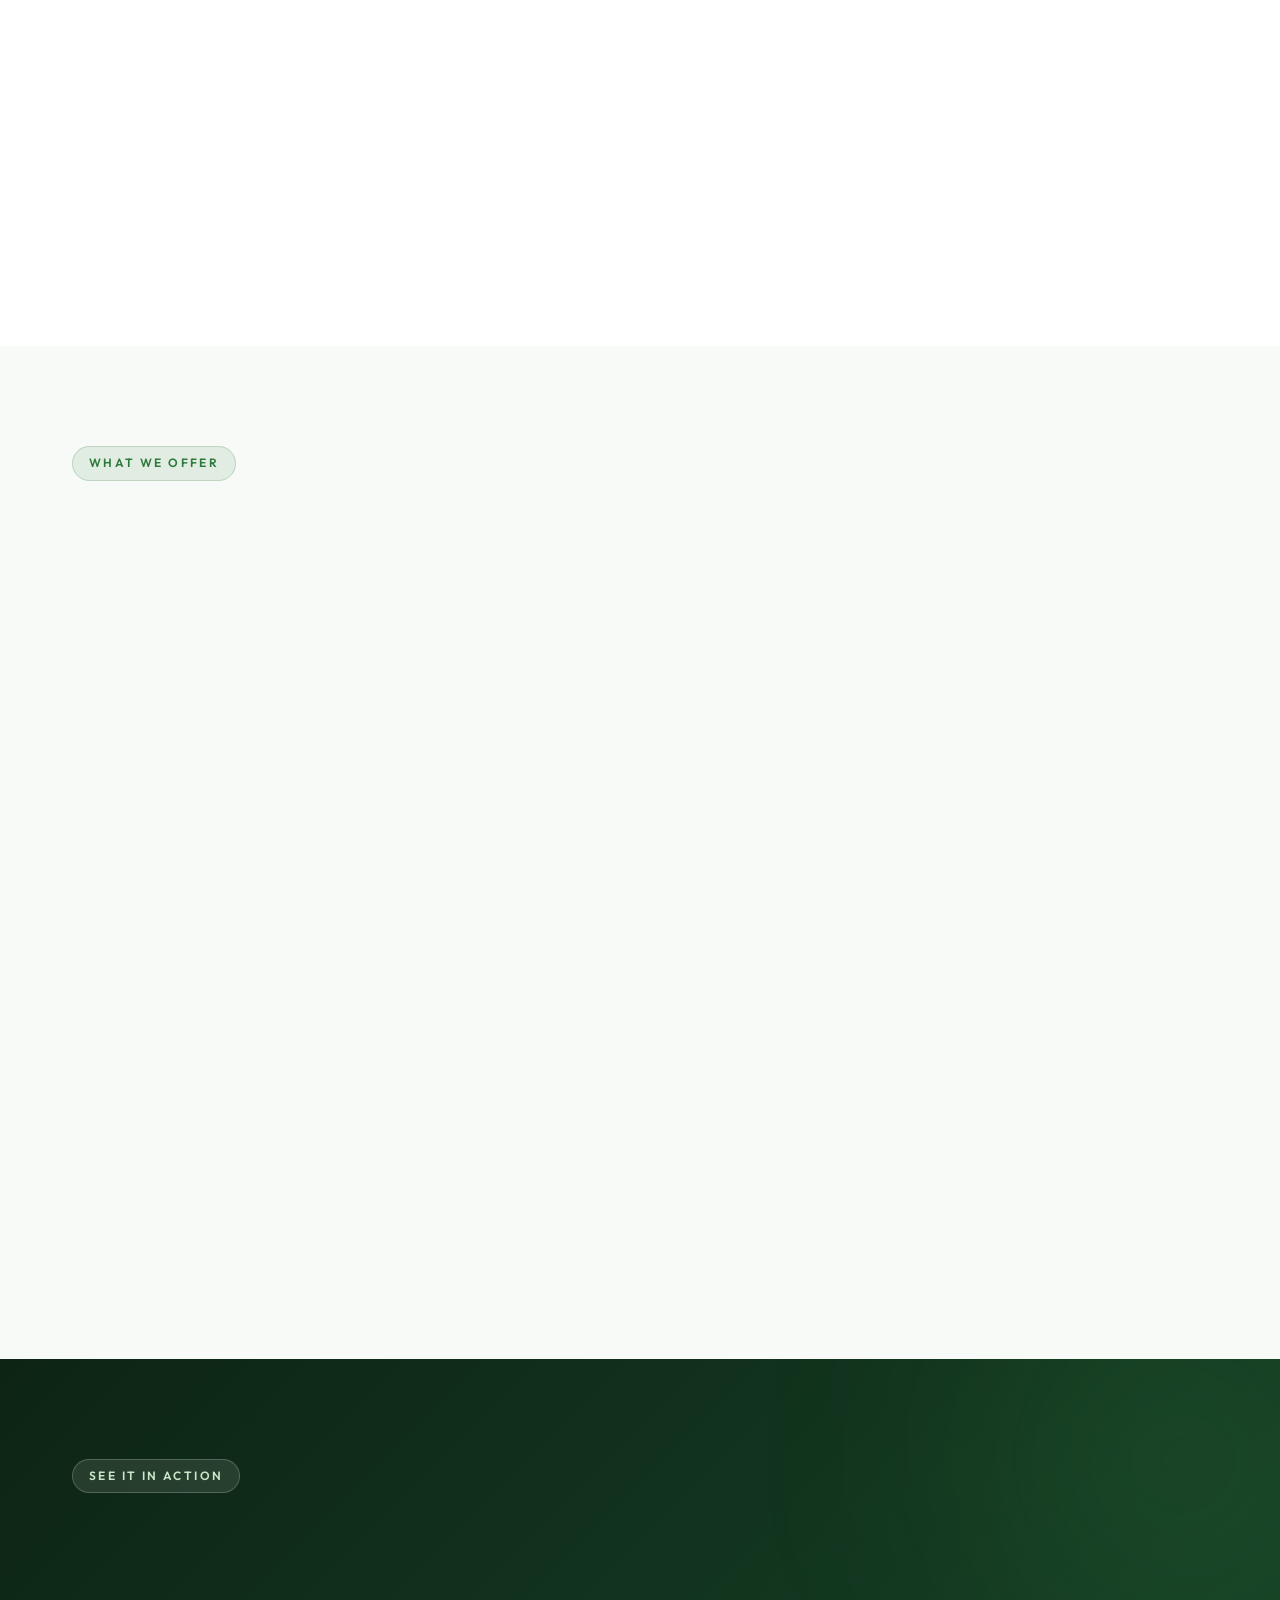
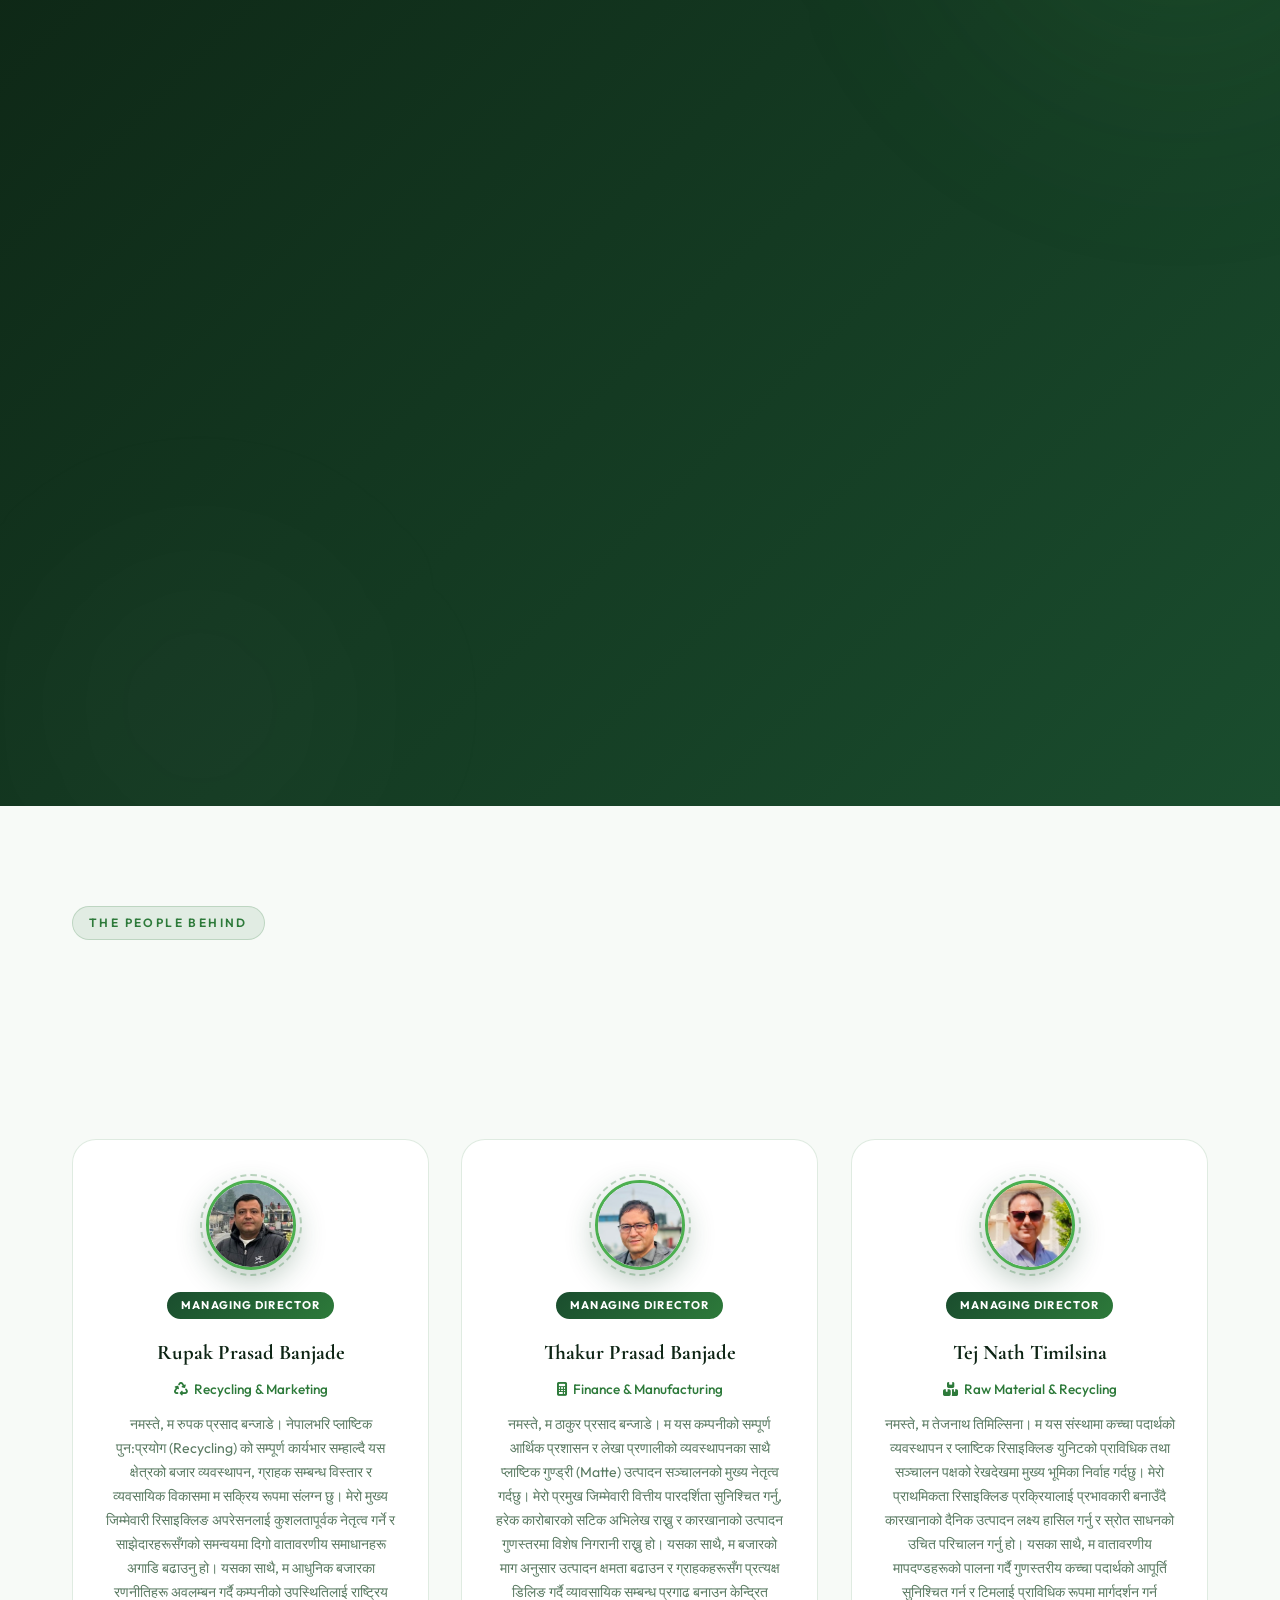
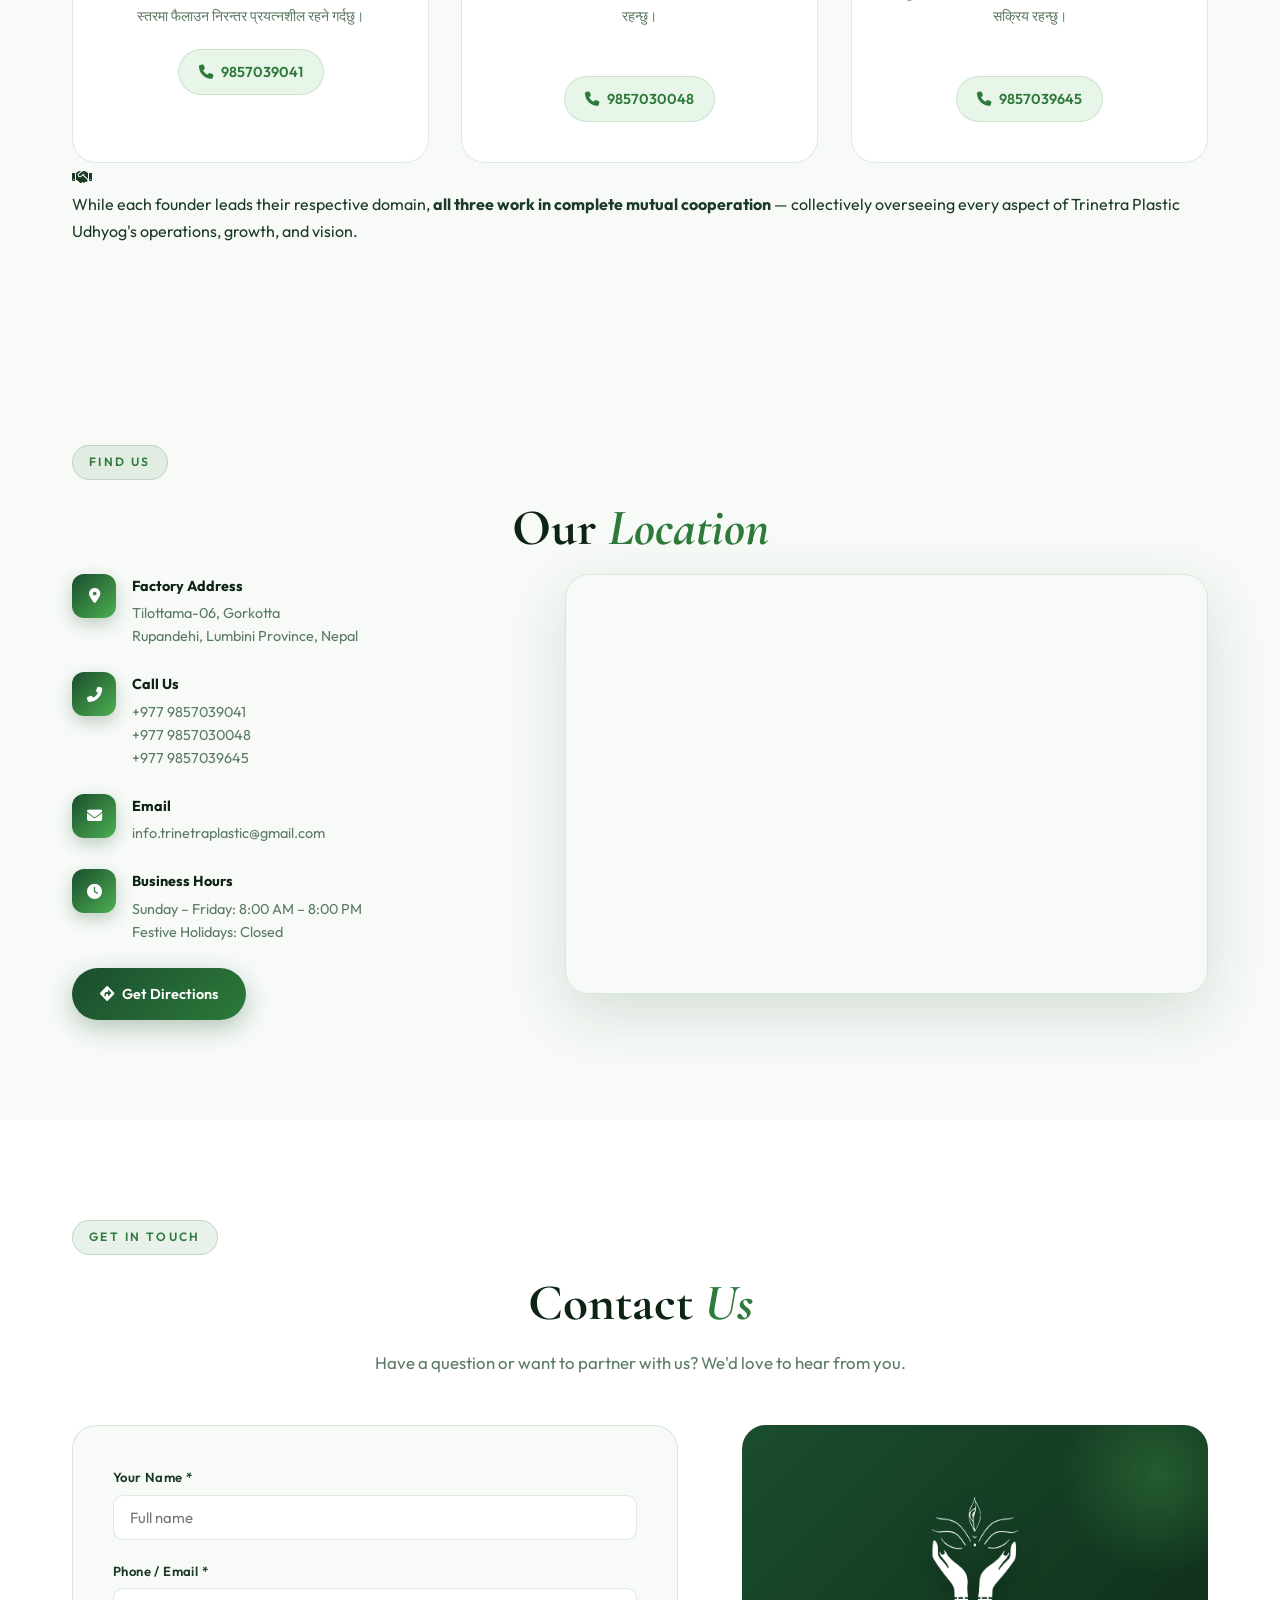
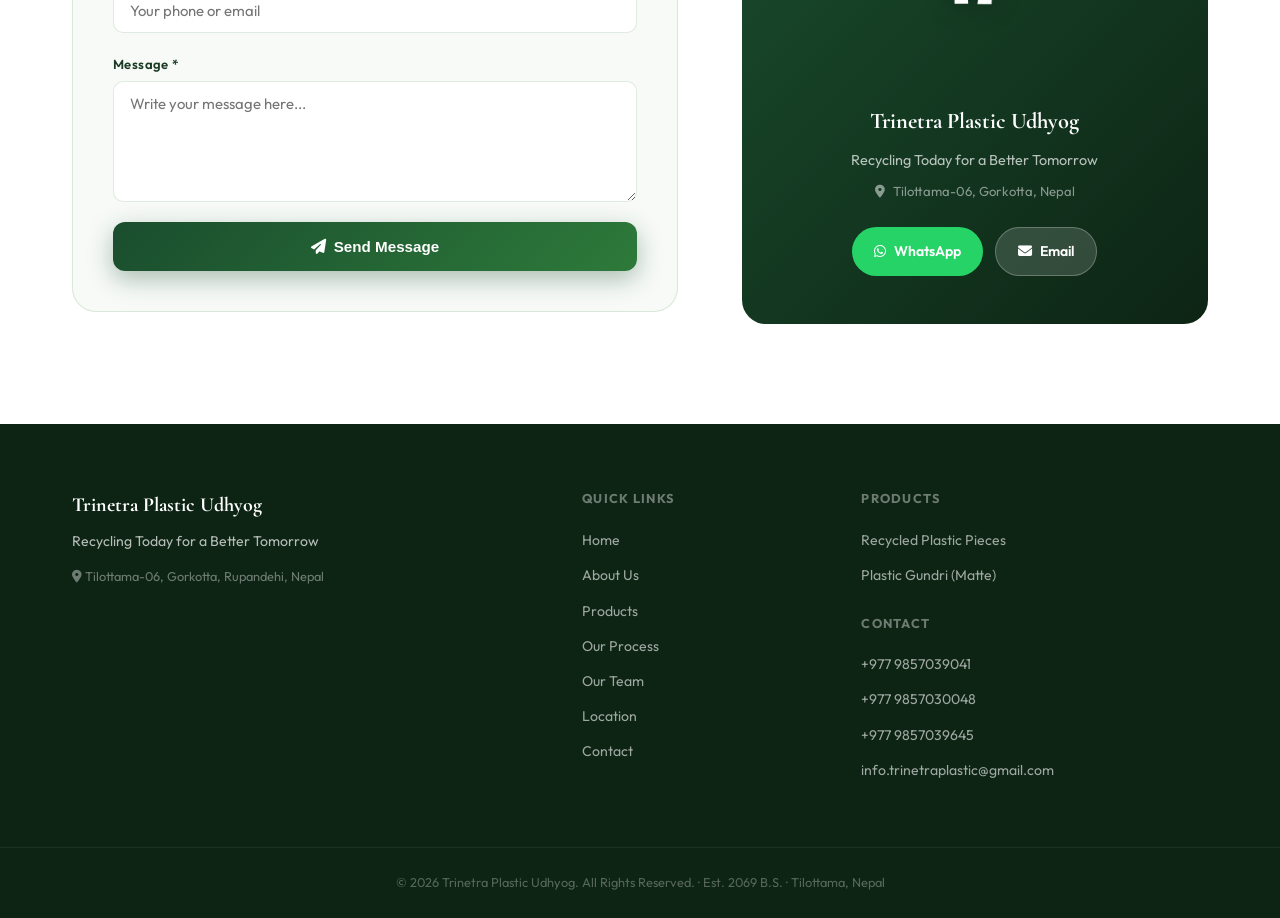
==== commit e149d5f1: "Update index.html" ====
--- a/index.html
+++ b/index.html
@@ -305,7 +305,6 @@
 
   </div>
 </div>
-</div>
   <!-- NAVBAR -->
   <nav id="navbar">
     <div class="nav-inner">
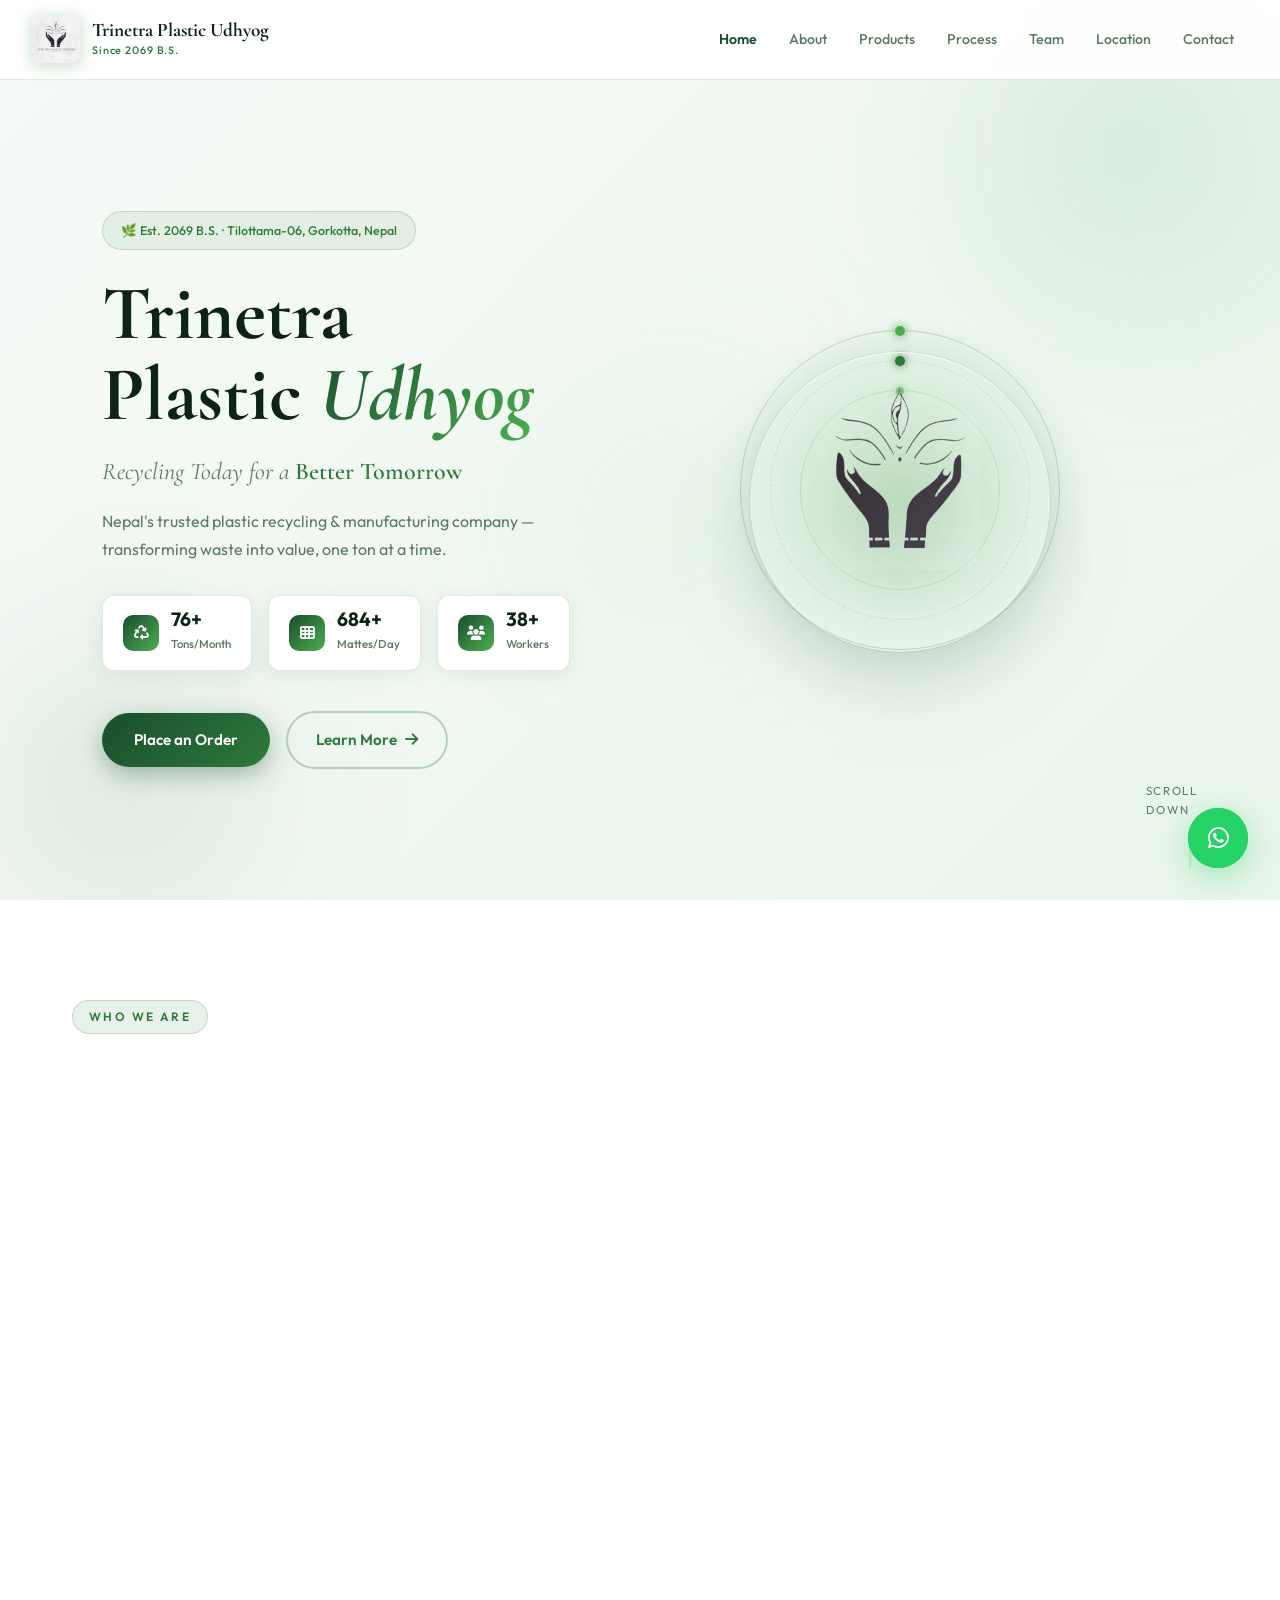
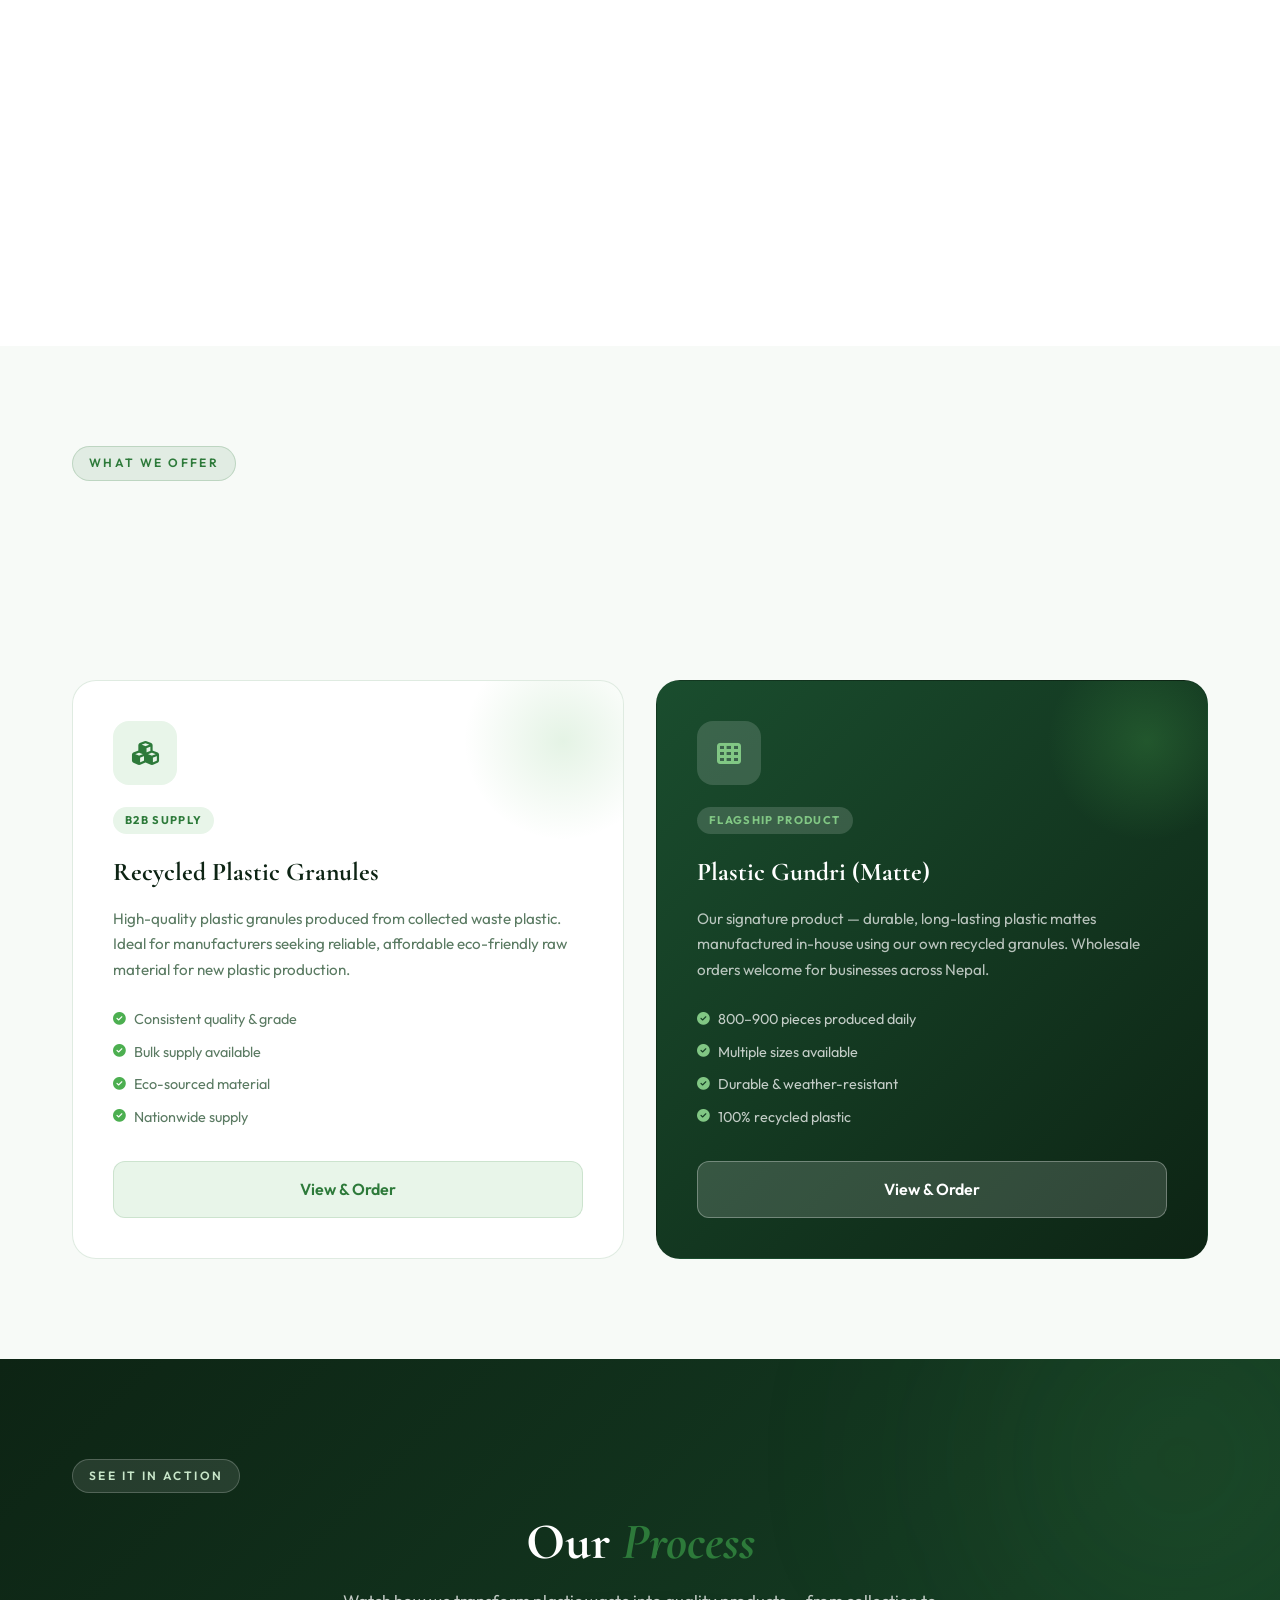
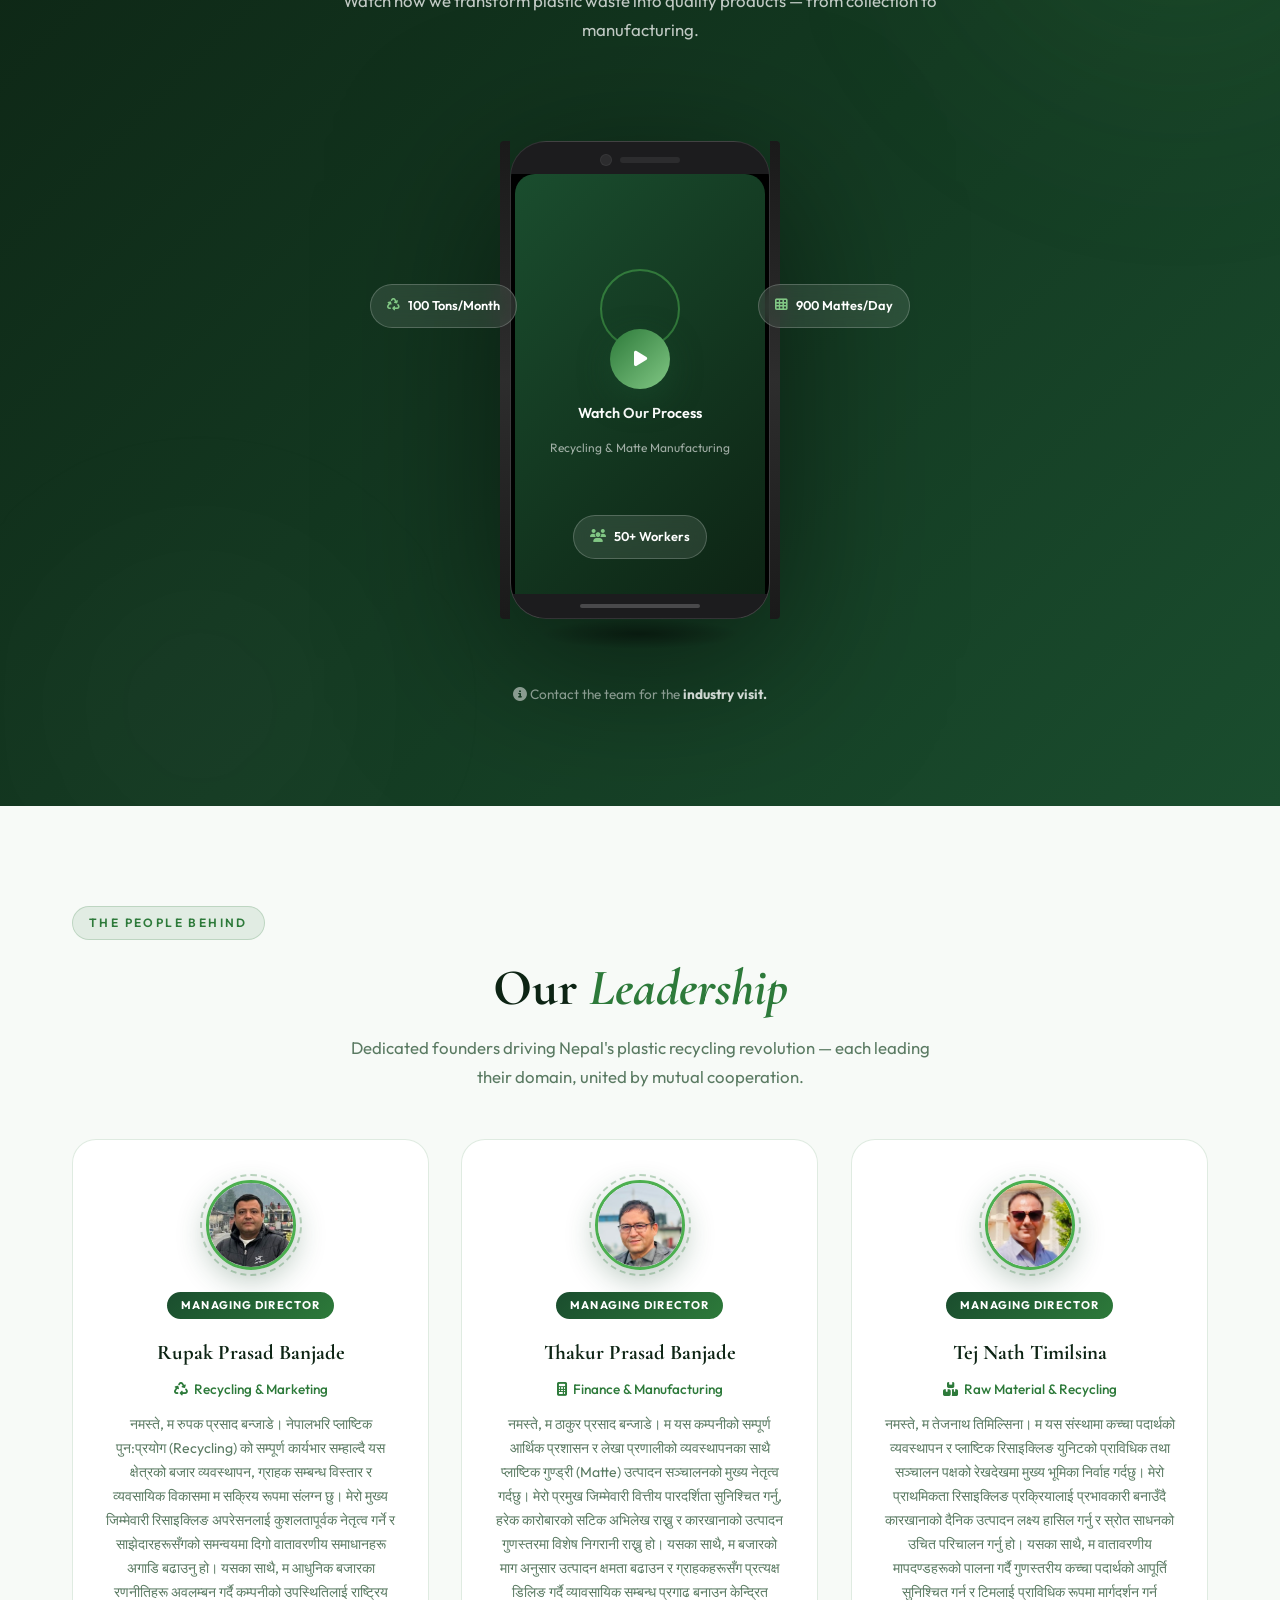
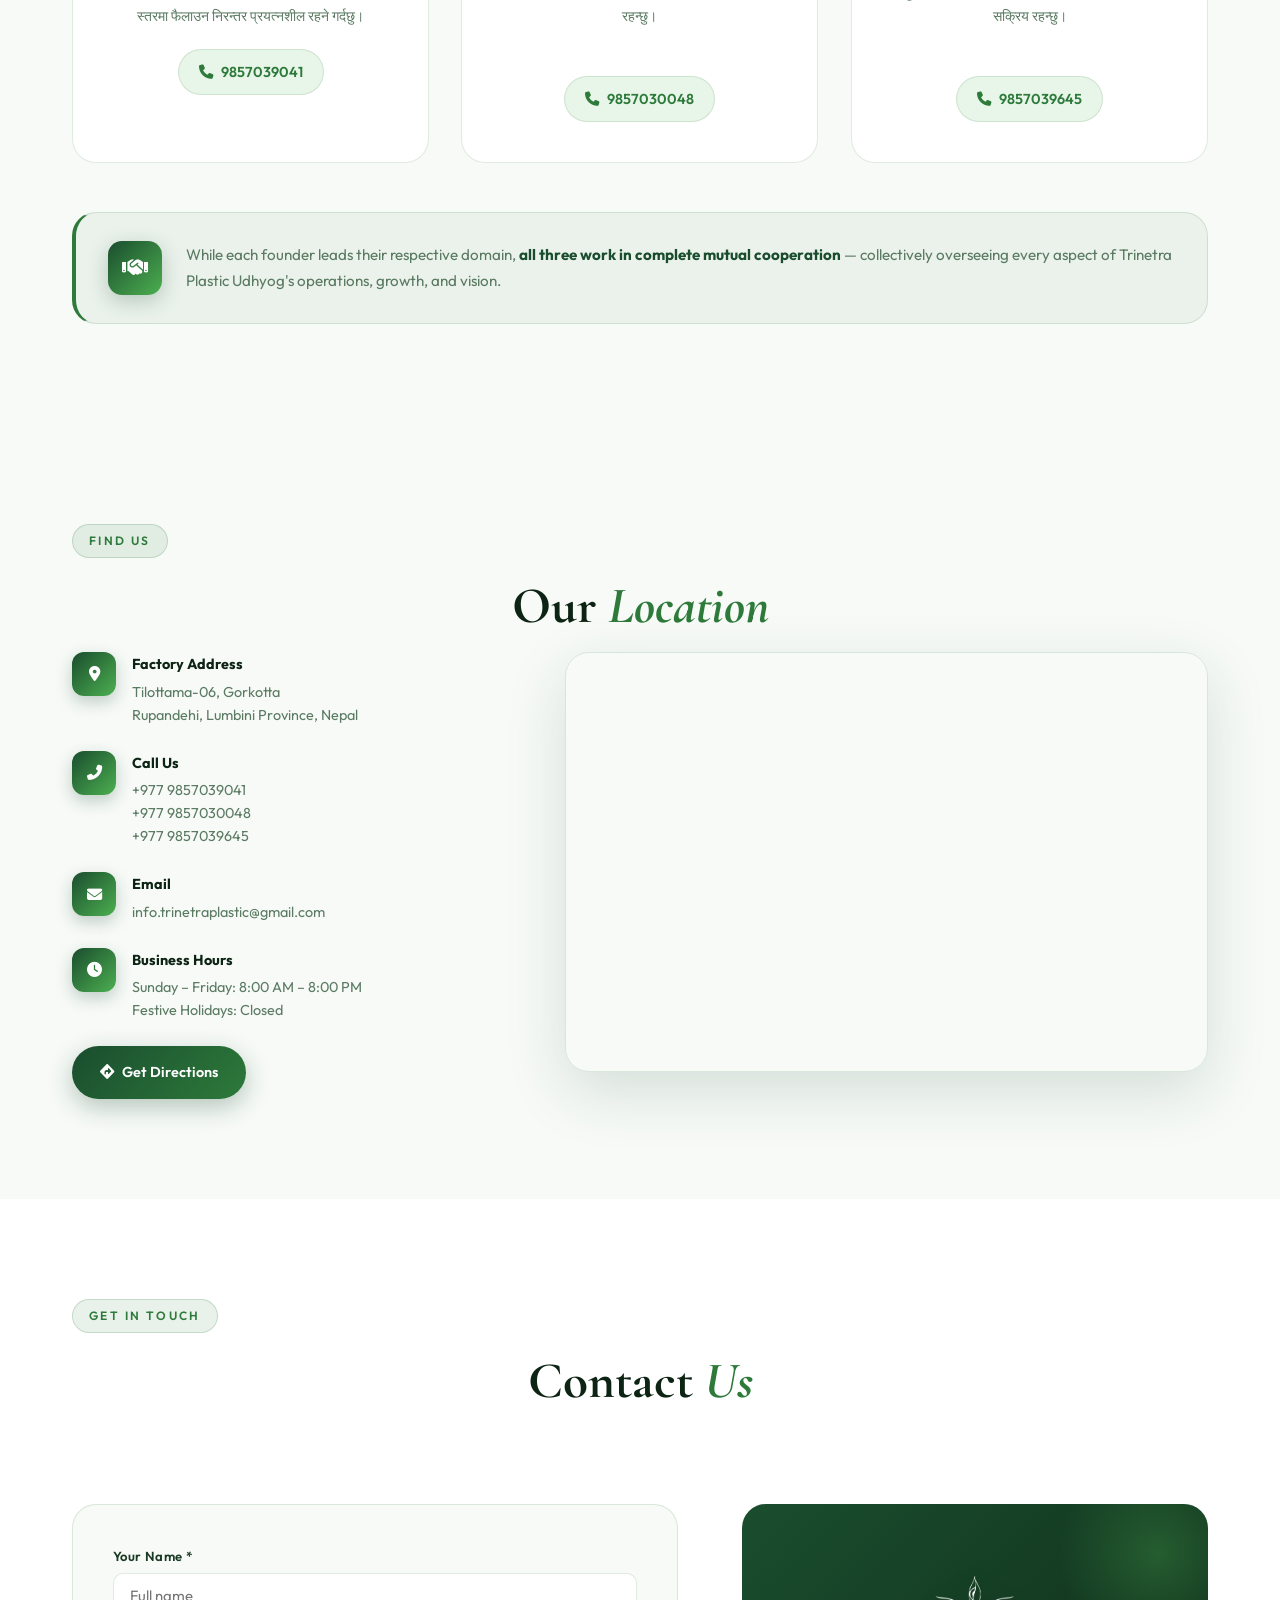
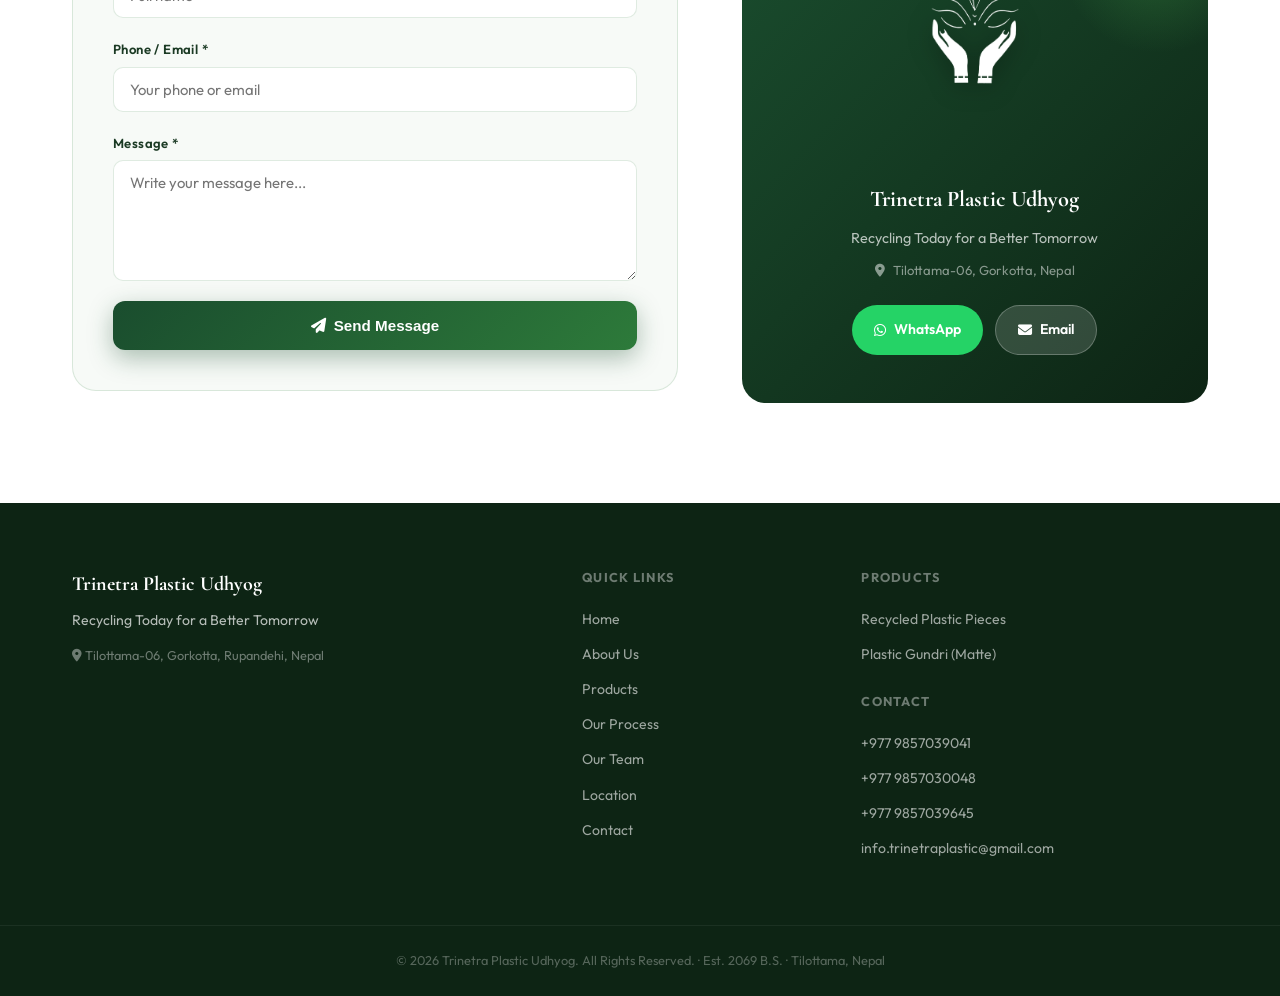
==== commit 28b07965: "Update index.html" ====
--- a/index.html
+++ b/index.html
@@ -399,7 +399,7 @@
         <div class="about-left reveal-left">
           <h2 class="section-title">Turning Waste into <em>Wealth</em> Since 2069 B.S.</h2>
           <p class="about-p">Trinetra Plastic Udhyog is a pioneering plastic recycling and matte manufacturing company based in Tilottama-06, Gorkotta, Rupandehi. We collect and process waste plastic materials from across Nepal, converting them into high-quality recycled plastic granules sold to manufacturers.</p>
-          <p class="about-p">What makes us unique is our complete circular model — our recycled granules serve as raw materials for our in-house production of <strong>Plastic Gundri (Mattes)</strong>, creating a truly eco-friendly full-cycle operation.What may surprise you is that we even recycle the waste materials generated during our own recycling and Gundri manufacturing process — leaving virtually nothing behind</p>
+          <p class="about-p">What makes us unique is our complete circular model — our recycled granules serve as raw materials for our in-house production of <strong>Plastic Gundri (Mattes)</strong>, creating a truly eco-friendly full-cycle operation.What may surprise you is that we even recycle the waste materials generated during our own recycling and Gundri manufacturing process — leaving virtually nothing behind.</p>
           <p class="about-p">With over a decade of trusted presence in the market, we are on a mission to make Trinetra a nationally recognized brand. Because the more waste you discard, the stronger and bigger we grow — turning every piece of plastic into a step toward a cleaner Nepal.</p>
           <div class="value-cards">
             <div class="value-card tilt-card">
--- a/style.css
+++ b/style.css
@@ -1031,6 +1031,37 @@
   border-color: var(--g2);
   box-shadow: 0 15px 40px rgba(26,77,46,0.4);
 }
+/* ── TEAM MUTUAL NOTE ── */
+.team-mutual-note {
+  display: flex;
+  align-items: center;
+  gap: 1.5rem;
+  background: rgba(45,122,58,0.06);
+  border: 1px solid rgba(45,122,58,0.15);
+  border-left: 4px solid var(--g2);
+  border-radius: var(--radius-lg);
+  padding: 1.75rem 2rem;
+  margin-top: 3rem;
+  flex-wrap: wrap;
+}
+.tmn-icon {
+  width: 54px; height: 54px; flex-shrink: 0;
+  background: linear-gradient(135deg, var(--g1), var(--g3));
+  border-radius: 14px;
+  display: flex; align-items: center; justify-content: center;
+  color: white; font-size: 1.3rem;
+  box-shadow: 0 6px 20px rgba(26,77,46,0.25);
+}
+.team-mutual-note p {
+  font-size: 0.95rem;
+  color: var(--text-muted);
+  line-height: 1.7;
+  flex: 1;
+}
+.team-mutual-note p strong {
+  color: var(--g1);
+  font-weight: 700;
+}
 .tc-badge {
   display: inline-block;
   font-size: 0.7rem; font-weight: 700; letter-spacing: 0.1em;
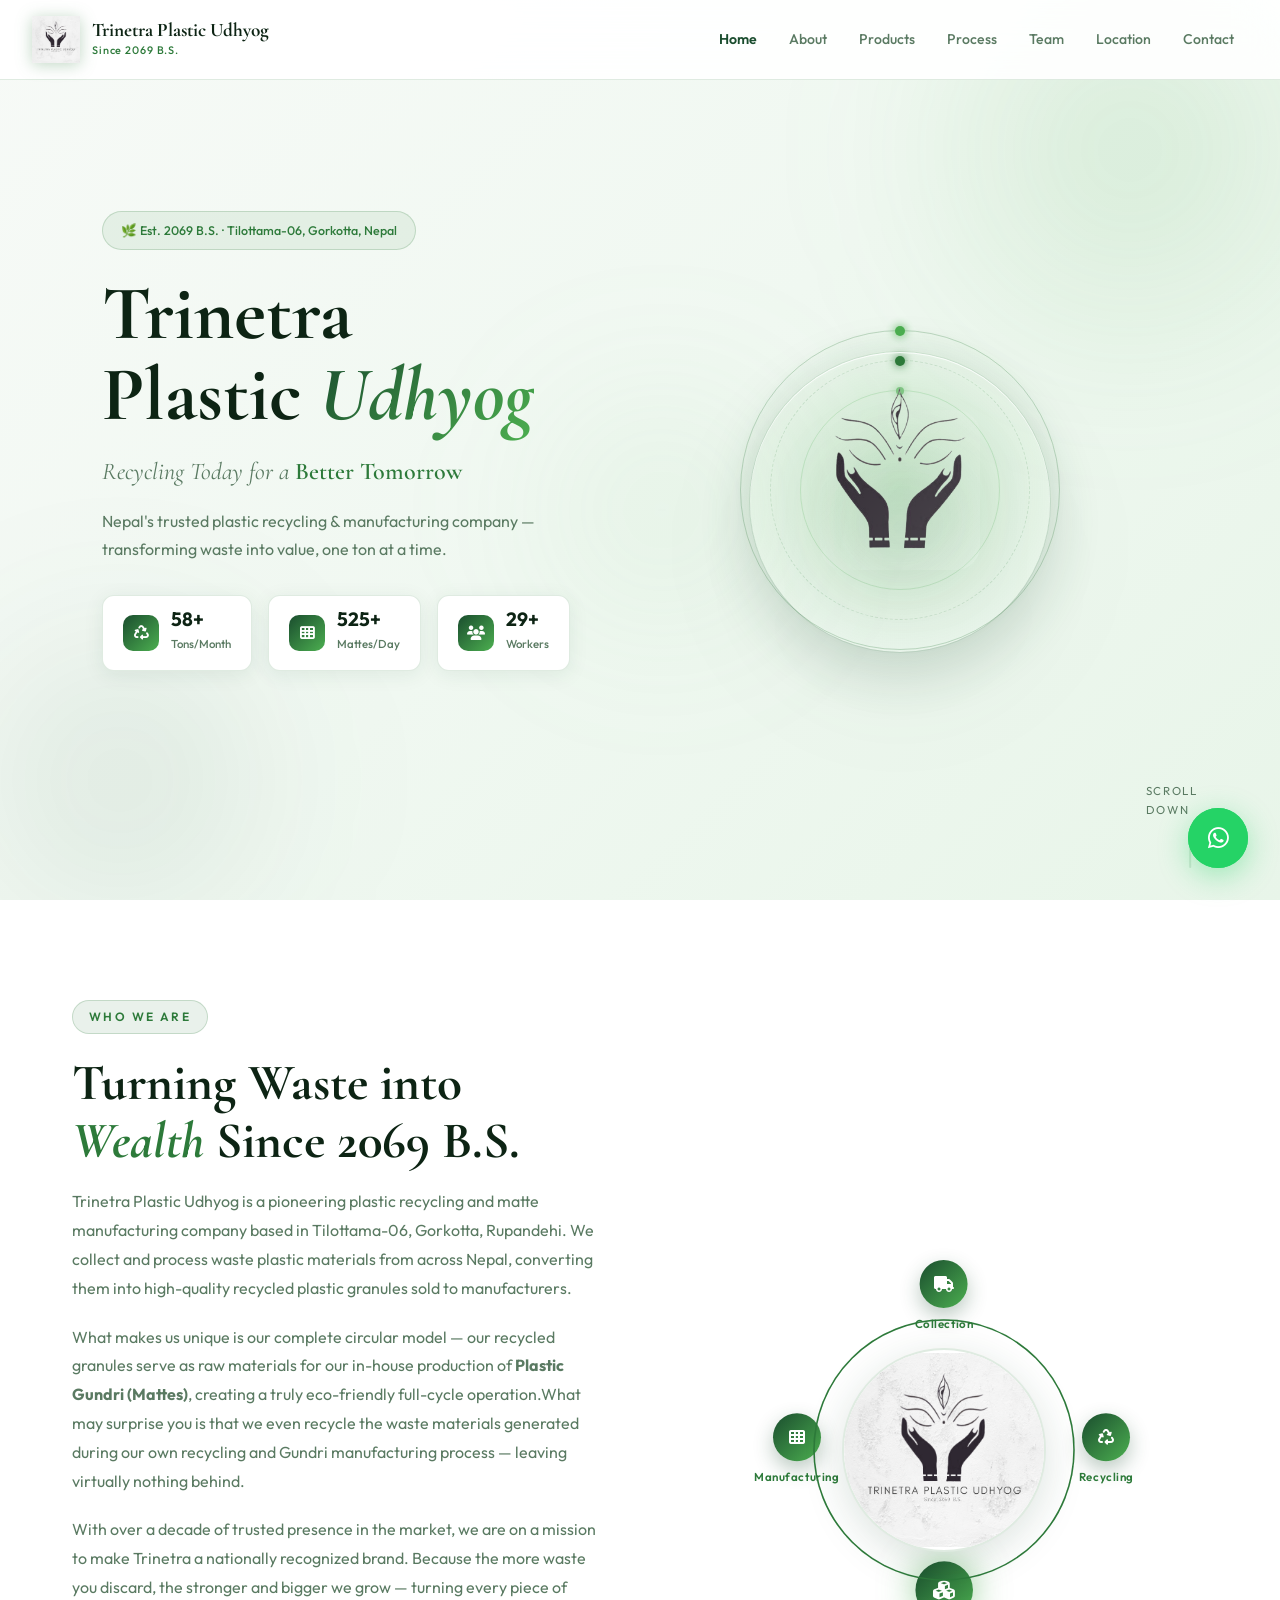
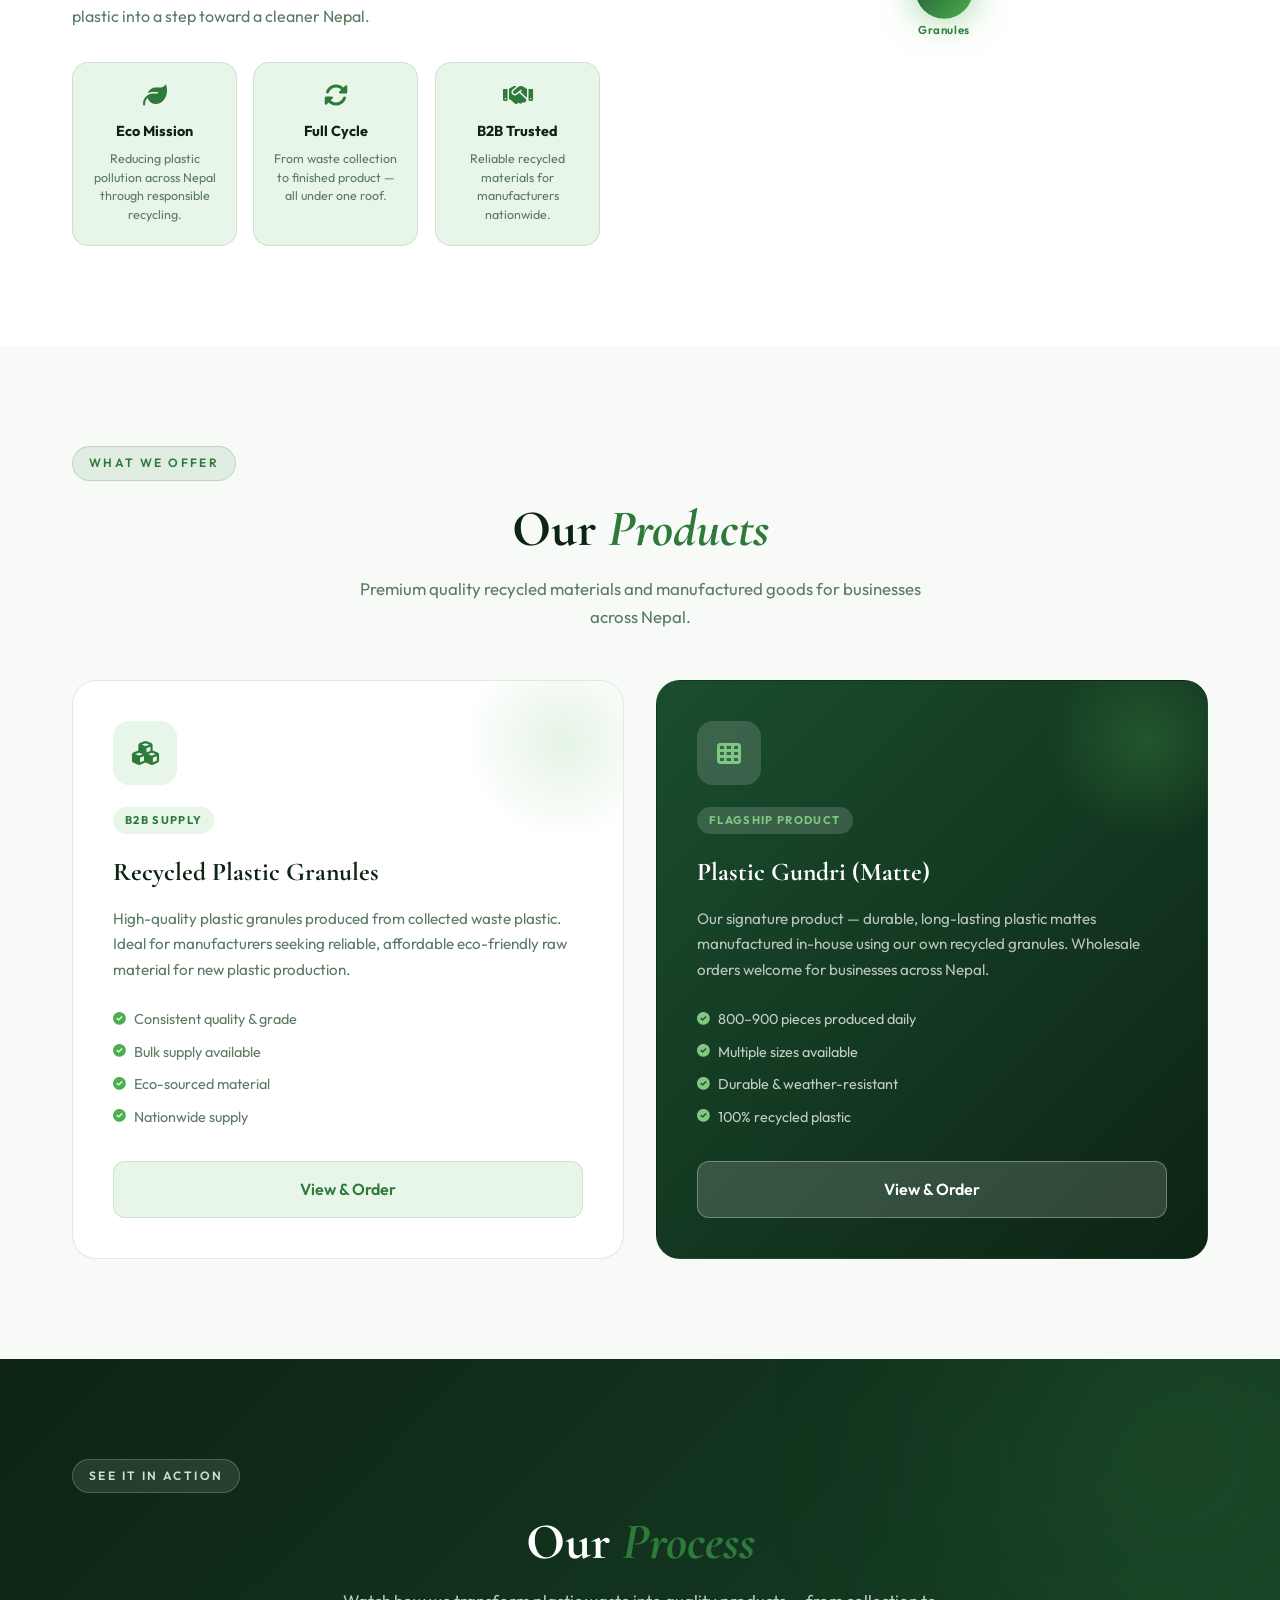
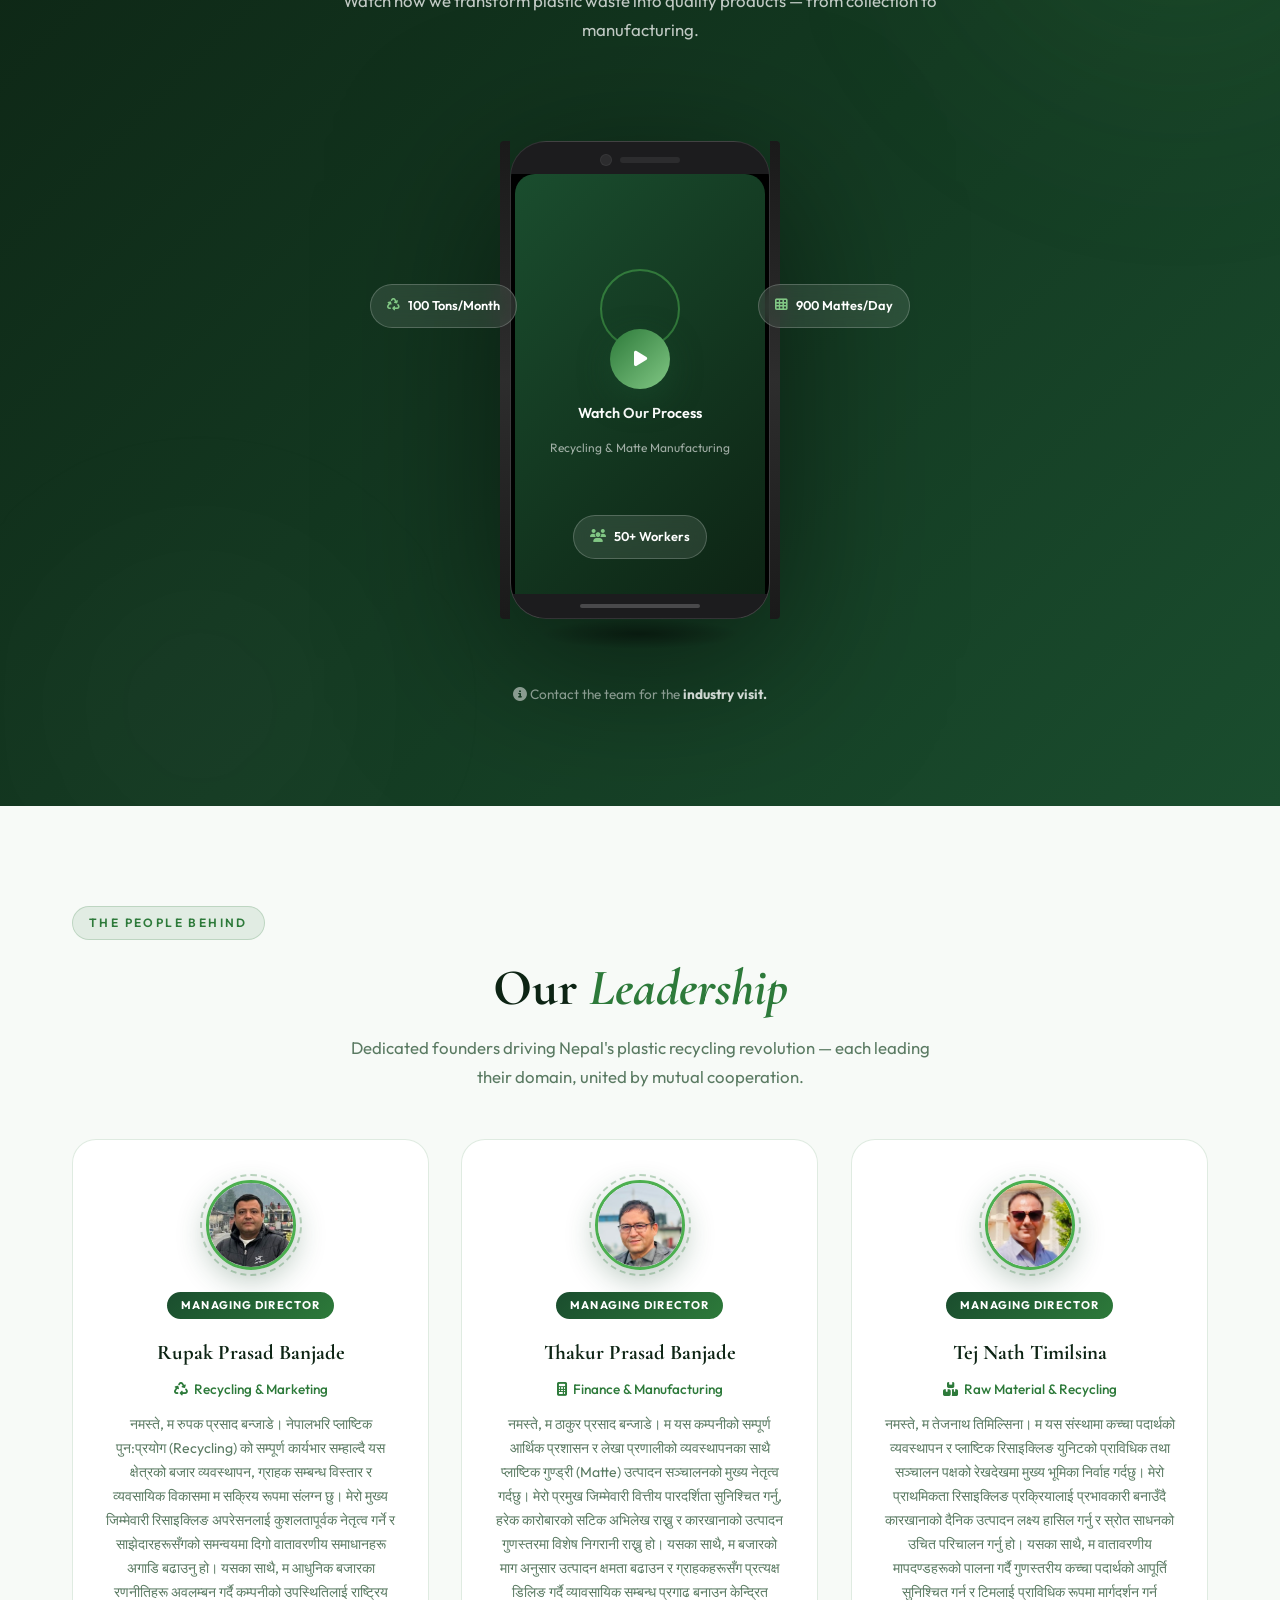
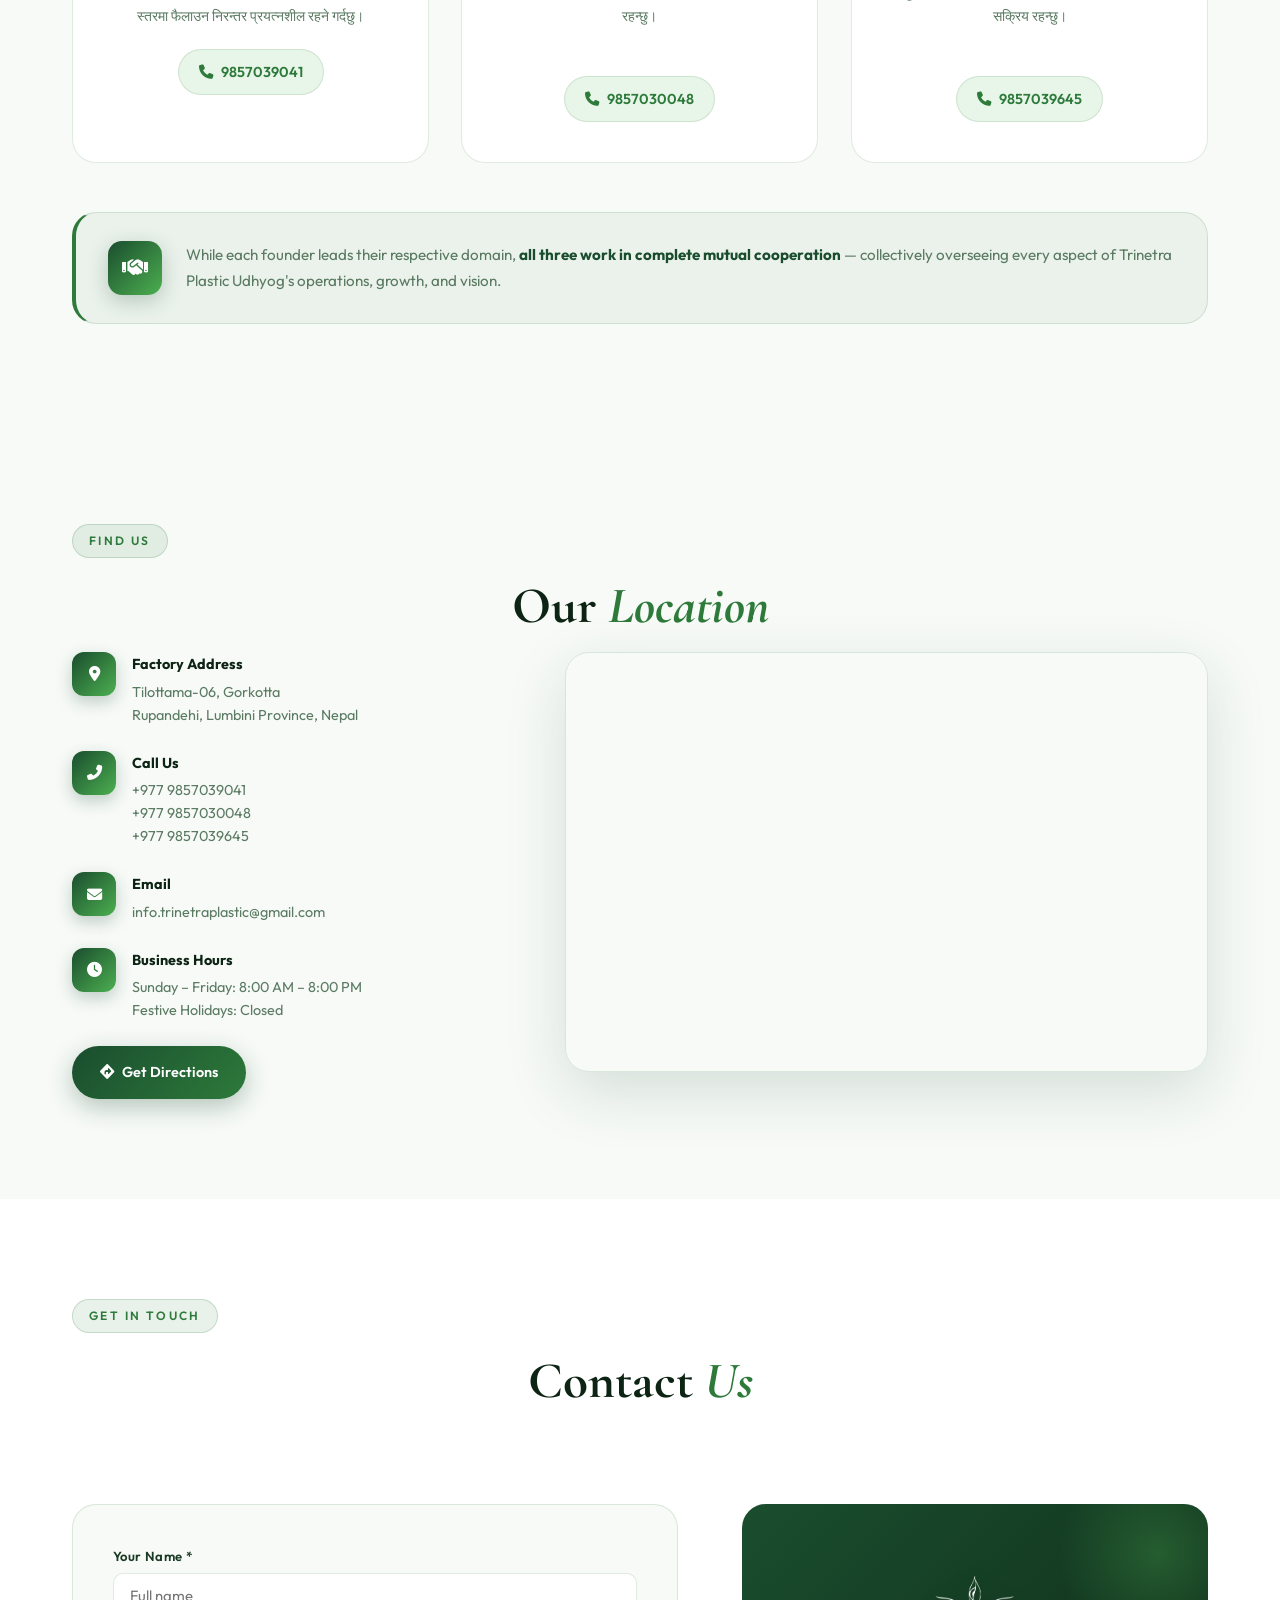
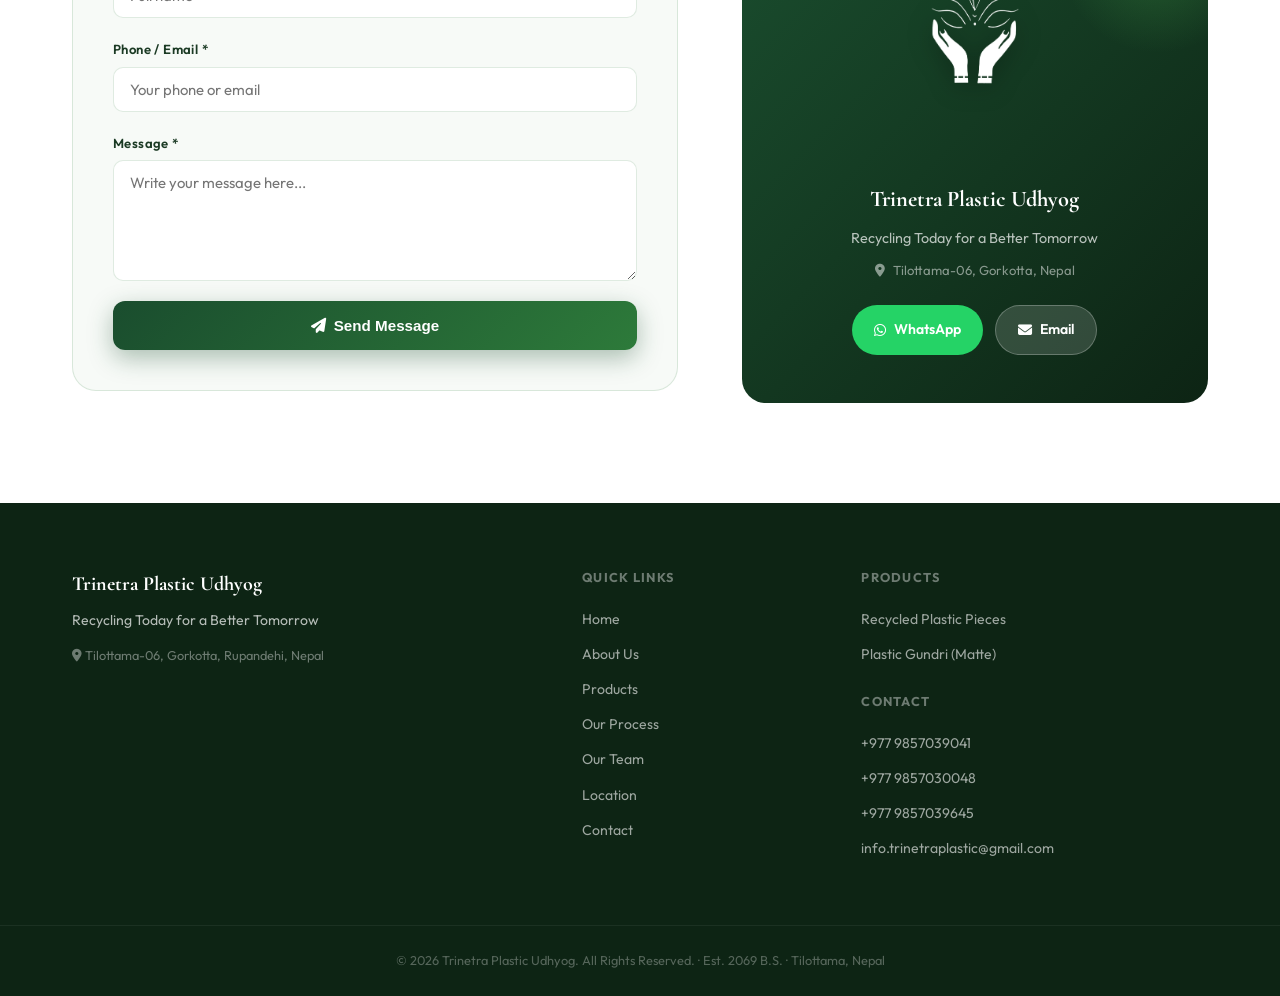
==== commit f750ce69: "Update index.html" ====
--- a/index.html
+++ b/index.html
@@ -1,279 +1,427 @@
 <!DOCTYPE html>
 <html lang="en">
 <head>
-  <meta name="google-site-verification" content="Ss6K7iHf7vA1fUhamZb9AuPZVUCx7feP2lM04F6WNxs" />
-  <!-- ═══════════════════════════════════════════════════════════════
-     SEO HEAD — paste this INSIDE <head> of index.html
-     REPLACE the existing <title> and any existing <meta> tags
-     ═══════════════════════════════════════════════════════════════ -->
-
-     <meta charset="UTF-8"/>
-     <meta name="viewport" content="width=device-width, initial-scale=1.0"/>
-   
-     <!-- ── PRIMARY SEO ── -->
-     <title>Trinetra Plastic Udhyog | Plastic Recycling Factory and Matte Manufacturing</title>
-     <meta name="description" content="Trinetra Plastic Udhyog — Nepal's trusted plastic recycling factory in Tilottama-06, Rupandehi. We manufacture Plastic Gundri (Matte), supply recycled plastic dana/granules, and recycle 100+ tons/month. Wholesale orders welcome across Nepal."/>
-     <meta name="keywords" content="Trinetra Plastic Udhyog, plastic recycling factory Nepal, plastic gundri, plastic matte Nepal, recycling dana Nepal, recycled plastic granules, plastic recycling Rupandehi, plastic recycling factory Rupandehi, plastic matte Rupandehi, plastic gundri Nepal, recycling factory Lumbini, recycled plastic pieces Nepal, plastic dana Nepal, plastic recycling company Nepal, recycling materials Nepal, eco friendly plastic Nepal, Tilottama plastic factory, Gorkotta recycling, plastic udhyog Nepal, plastic gundri wholesale, plastic matte wholesale Nepal, recycled granules supplier Nepal"/>
-     <meta name="author" content="Trinetra Plastic Udhyog"/>
-     <meta name="robots" content="index, follow, max-image-preview:large, max-snippet:-1, max-video-preview:-1"/>
-     <meta name="googlebot" content="index, follow"/>
-     <link rel="canonical" href="https://trinetraplasticudhyog.com.np/"/>
-   
-     <!-- ── GEO / LOCAL SEO ── -->
-     <meta name="geo.region" content="NP-LU"/>
-     <meta name="geo.placename" content="Tilottama, Rupandehi, Lumbini, Nepal"/>
-     <meta name="geo.position" content="27.6238;83.4500"/>
-     <meta name="ICBM" content="27.6238, 83.4500"/>
-     <meta name="language" content="English"/>
-     <meta name="coverage" content="Nepal"/>
-     <meta name="distribution" content="global"/>
-     <meta name="rating" content="general"/>
-   
-     <!-- ── OPEN GRAPH (Facebook / WhatsApp / LinkedIn) ── -->
-     <meta property="og:type" content="website"/>
-     <meta property="og:url" content="https://trinetraplasticudhyog.com.np/"/>
-     <meta property="og:site_name" content="Trinetra Plastic Udhyog"/>
-     <meta property="og:title" content="Trinetra Plastic Udhyog | Plastic Recycling Factory and Matte Manufacturing"/>
-     <meta property="og:description" content="Nepal's trusted plastic recycling factory. We manufacture Plastic Gundri (Matte) and supply recycled plastic dana/granules. 100+ tons/month. Wholesale orders welcome. Located in Tilottama-06, Rupandehi."/>
-     <meta property="og:image" content="https://trinetraplasticudhyog.com.np/logo.png"/>
-     <meta property="og:image:width" content="1200"/>
-     <meta property="og:image:height" content="630"/>
-     <meta property="og:image:alt" content="Trinetra Plastic Udhyog Logo - Plastic Recycling Factory Nepal"/>
-     <meta property="og:locale" content="en_NP"/>
-   
-     <!-- ── TWITTER CARD ── -->
-     <meta name="twitter:card" content="summary_large_image"/>
-     <meta name="twitter:title" content="Trinetra Plastic Udhyog | Plastic Recycling Factory Nepal"/>
-     <meta name="twitter:description" content="Nepal's trusted plastic recycling factory in Rupandehi. Plastic Gundri (Matte) manufacturer & recycled plastic granules supplier. 100+ tons/month."/>
-     <meta name="twitter:image" content="https://trinetraplasticudhyog.com.np/logo.png"/>
-   
-     <!-- ── FAVICON ── -->
-     <link rel="icon" type="image/png" href="logo.png"/>
-     <link rel="apple-touch-icon" href="logo.png"/>
-   
-     <!-- ── STRUCTURED DATA — LocalBusiness + Organization ── -->
-     <script type="application/ld+json">
-     {
-       "@context": "https://schema.org",
-       "@graph": [
-         {
-           "@type": "LocalBusiness",
-           "@id": "https://trinetraplasticudhyog.com.np/#business",
-           "name": "Trinetra Plastic Udhyog",
-           "alternateName": [
-             "Trinetra Plastic",
-             "TrinetraPlastic",
-             "Trinetra Recycling"
-           ],
-           "description": "Nepal's trusted plastic recycling and manufacturing company based in Tilottama-06, Gorkotta, Rupandehi. We collect and process waste plastic from across Nepal, producing recycled plastic granules (dana) and manufacturing Plastic Gundri (Matte) — 800 to 900 pieces per day.",
-           "url": "https://trinetraplasticudhyog.com.np/",
-           "logo": "https://trinetraplasticudhyog.com.np/logo1.png",
-           "image": "https://trinetraplasticudhyog.com.np/logo1.png",
-           "foundingDate": "2012",
-           "slogan": "Recycling Today for a Better Tomorrow",
-           "address": {
-             "@type": "PostalAddress",
-             "streetAddress": "Tilottama-06, Gorkotta",
-             "addressLocality": "Tilottama",
-             "addressRegion": "Rupandehi",
-             "addressCountry": "NP",
-             "postalCode": "32900"
-           },
-           "geo": {
-             "@type": "GeoCoordinates",
-             "latitude": 27.6238,
-             "longitude": 83.4500
-           },
-           "telephone": [
-             "+977-9857039041",
-             "+977-9857030048",
-             "+977-9857039645"
-           ],
-           "email": "info.trinetraplastic@gmail.com",
-           "contactPoint": [
-             {
-               "@type": "ContactPoint",
-               "telephone": "+977-9857039041",
-               "contactType": "sales",
-               "areaServed": "NP",
-               "availableLanguage": ["Nepali", "English"]
-             },
-             {
-               "@type": "ContactPoint",
-               "telephone": "+977-9857039041",
-               "contactType": "customer service",
-               "areaServed": "NP"
-             }
-           ],
-           "openingHoursSpecification": [
-             {
-               "@type": "OpeningHoursSpecification",
-               "dayOfWeek": ["Sunday","Monday","Tuesday","Wednesday","Thursday","Friday"],
-               "opens": "08:00",
-               "closes": "20:00"
-             }
-           ],
-           "hasMap": "https://maps.app.goo.gl/zPwdGRef8NSDvVY69",
-           "sameAs": [
-             "https://wa.me/9779818129707"
-           ],
-           "areaServed": {
-             "@type": "Country",
-             "name": "Nepal"
-           },
-           "knowsAbout": [
-             "Plastic Recycling",
-             "Plastic Gundri",
-             "Plastic Matte Manufacturing",
-             "Recycled Plastic Granules",
-             "Plastic Dana",
-             "Waste Management Nepal",
-             "Eco Friendly Manufacturing"
-           ],
-          
-           "numberOfEmployees": {
-             "@type": "QuantitativeValue",
-             "minValue": 50
-           }
-         },
-         {
-           "@type": "Organization",
-           "@id": "https://trinetraplasticudhyog.com.np/#organization",
-           "name": "Trinetra Plastic Udhyog",
-           "url": "https://trinetraplasticudhyog.com.np/",
-           "logo": {
-             "@type": "ImageObject",
-             "url": "https://trinetraplasticudhyog.com.np/logo1.png",
-             "width": 200,
-             "height": 200
-           },
-           "founder": [
-             {
-               "@type": "Person",
-               "name": "Rupak Prasad Banjade",
-               "jobTitle": "Managing Director",
-               "telephone": "+977-9857039041"
-             },
-             {
-               "@type": "Person",
-               "name": "Thakur Prasad Banjade",
-               "jobTitle": "Managing Director",
-               "telephone": "+977-9857030048"
-             },
-             {
-               "@type": "Person",
-               "name": "Tej Nath Timilsina",
-               "jobTitle": "Managing Director",
-               "telephone": "+977-9857039645"
-             }
-           ],
-           "contactPoint": {
-             "@type": "ContactPoint",
-             "email": "info.trinetraplastic@gmail.com",
-             "telephone": "+977-9857039041",
-             "contactType": "customer service"
-           }
-         },
-         {
-           "@type": "WebSite",
-           "@id": "https://trinetraplasticudhyog.com.np/#website",
-           "url": "https://trinetraplasticudhyog.com.np/",
-           "name": "Trinetra Plastic Udhyog",
-           "description": "Official website of Trinetra Plastic Udhyog - Plastic Recycling Factory and Matte Manufacturing",
-           "publisher": {
-             "@id": "https://trinetraplasticudhyog.com.np/#organization"
-           },
-           "potentialAction": {
-             "@type": "SearchAction",
-             "target": {
-               "@type": "EntryPoint",
-               "urlTemplate": "https://trinetraplasticudhyog.com.np/?s={search_term_string}"
-             },
-             "query-input": "required name=search_term_string"
-           }
-         }
-       ]
-     }
-     </script>
-   
-     <!-- ── FAQ STRUCTURED DATA (boosts Google rich results) ── -->
-     <script type="application/ld+json">
-     {
-       "@context": "https://schema.org",
-       "@type": "FAQPage",
-       "mainEntity": [
-         {
-           "@type": "Question",
-           "name": "What is Trinetra Plastic Udhyog?",
-           "acceptedAnswer": {
-             "@type": "Answer",
-             "text": "Trinetra Plastic Udhyog is a plastic recycling factory and manufacturing company located in Tilottama-06, Gorkotta, Rupandehi, Nepal. We collect waste plastic, recycle it into granules (dana), and manufacture Plastic Gundri (Matte) — producing 800 to 900 pieces per day."
-           }
-         },
-         {
-           "@type": "Question",
-           "name": "Where is Trinetra Plastic Udhyog located?",
-           "acceptedAnswer": {
-             "@type": "Answer",
-             "text": "We are located at Tilottama-06, Gorkotta, Rupandehi, Lumbini Province, Nepal. You can find us on Google Maps and call us at +977-9857039041."
-           }
-         },
-         {
-           "@type": "Question",
-           "name": "What products does Trinetra Plastic Udhyog manufacture?",
-           "acceptedAnswer": {
-             "@type": "Answer",
-             "text": "We manufacture two main products: (1) Plastic Gundri (Matte) — durable plastic mattes made from 100% recycled plastic, available in multiple sizes, 800-900 pieces per day; and (2) Recycled Plastic Granules (Dana/Pieces) — high-quality recycled plastic raw materials available in multiple colors and grades for B2B manufacturers across Nepal."
-           }
-         },
-         {
-           "@type": "Question",
-           "name": "Does Trinetra Plastic Udhyog accept wholesale or bulk orders?",
-           "acceptedAnswer": {
-             "@type": "Answer",
-             "text": "Yes, we accept wholesale and bulk orders for both Plastic Gundri (Matte) and Recycled Plastic Granules. We supply manufacturers and businesses nationwide across Nepal. Contact us at +977-9857039041 or email info.trinetraplastic@gmail.com."
-           }
-         },
-         {
-           "@type": "Question",
-           "name": "How much plastic does Trinetra recycle per month?",
-           "acceptedAnswer": {
-             "@type": "Answer",
-             "text": "Trinetra Plastic Udhyog recycles over 100 tons of plastic waste per month, with more than 50 workers employed in our Rupandehi factory."
-           }
-         },
-         {
-           "@type": "Question",
-           "name": "Can I get custom sizes of Plastic Gundri (Matte)?",
-           "acceptedAnswer": {
-             "@type": "Answer",
-             "text": "Yes, we manufacture Plastic Gundri (Matte) in custom sizes and colors as per your requirements. Contact us at +977-9857039041 or WhatsApp us to discuss your specifications."
-           }
-         }
-       ]
-     }
-     </script>
-   
-     <!-- ── BREADCRUMB STRUCTURED DATA ── -->
-     <script type="application/ld+json">
-     {
-       "@context": "https://schema.org",
-       "@type": "BreadcrumbList",
-       "itemListElement": [
-         {
-           "@type": "ListItem",
-           "position": 1,
-           "name": "Home",
-           "item": "https://trinetraplasticudhyog.com.np/"
-         }
-       ]
-     }
-     </script>
+ 
+  <!-- ── CHARSET & VIEWPORT ── -->
+  <meta charset="UTF-8"/>
+  <meta name="viewport" content="width=device-width, initial-scale=1.0"/>
+ 
+  <!-- ── GOOGLE SITE VERIFICATION ── -->
+  <meta name="google-site-verification" content="Ss6K7iHf7vA1fUhamZb9AuPZVUCx7feP2lM04F6WNxs"/>
+ 
+  <!-- ══════════════════════════════════════════════════════════════
+       PRIMARY SEO — TITLE & DESCRIPTION
+       Targets keywords: #1–5 (brand), #40–46 (industry/category)
+  ══════════════════════════════════════════════════════════════ -->
+  <title>Trinetra Plastic Udhyog | Plastic Recycling Factory &amp; Matte Manufacturer — Rupandehi, Nepal</title>
+  <meta name="description" content="Trinetra Plastic Udhyog — Nepal's leading plastic recycling factory in Tilottama-06, Gorkotta, Rupandehi. We manufacture Plastic Gundri (Matte) 800–900 pcs/day &amp; supply recycled plastic dana/granules (PP, HDPE, PET) in bulk. Custom sizes. Wholesale B2B orders across Nepal. Call: +977-9857039041."/>
+ 
+  <!-- ── EXPANDED KEYWORDS — All 53 keywords embedded ── -->
+  <meta name="keywords" content="
+    Trinetra Plastic Udhyog, Trinetra Plastic Udhyog Nepal, Trinetra Plastic Rupandehi, Trinetra Plastic Gundri, trinetraplasticudhyog.com.np,
+    plastic gundri Nepal, plastic gundri Rupandehi, plastic matte Nepal, plastic matte manufacturer Nepal, plastic gundri wholesale Nepal,
+    plastic gundri bulk order Nepal, plastic gundri 4x6 Nepal, plastic gundri 5x7 Nepal, plastic matte manufacturer Rupandehi,
+    plastic gundri factory Nepal, buy plastic gundri Nepal, plastic gundri price Nepal, custom plastic matte Nepal,
+    recycled plastic gundri Nepal, plastic gundri Tilottama, plastic matte Lumbini,
+    plastic dana Nepal, recycled plastic dana Nepal, plastic granules Nepal, recycled plastic granules Nepal,
+    plastic dana supplier Rupandehi, plastic dana wholesale Nepal, HDPE granules Nepal, PP granules Nepal,
+    recycled plastic raw material Nepal, plastic pieces supplier Nepal, plastic dana bulk supply Nepal,
+    plastic recycling factory Rupandehi, plastic factory Tilottama Nepal, plastic udhyog Rupandehi,
+    plastic recycling company Lumbini, plastic manufacturer Gorkotta, plastic recycling Butwal Nepal, plastic gundri Bhairahawa,
+    plastic recycling factory Nepal, plastic recycling company Nepal, recycled plastic manufacturer Nepal,
+    plastic manufacturing Nepal, eco friendly plastic Nepal, plastic waste recycling Nepal, recycling factory Nepal,
+    what is plastic gundri Nepal, plastic gundri matte price Nepal, how to order plastic matte Nepal,
+    plastic dana supplier outside Rupandehi, custom size plastic matte Nepal,
+    plastic recycling company near Rupandehi, plastic granules bulk order Nepal,
+    plastic udhyog Nepal, recycled plastic pieces Nepal, plastic recycling Lumbini Province
+  "/>
+ 
+  <meta name="author" content="Trinetra Plastic Udhyog"/>
+  <meta name="robots" content="index, follow, max-image-preview:large, max-snippet:-1, max-video-preview:-1"/>
+  <meta name="googlebot" content="index, follow"/>
+  <meta name="bingbot" content="index, follow"/>
+  <link rel="canonical" href="https://trinetraplasticudhyog.com.np/"/>
+ 
+  <!-- ── ADDITIONAL SEO SIGNALS ── -->
+  <meta name="subject" content="Plastic Recycling and Matte Manufacturing in Nepal"/>
+  <meta name="classification" content="Manufacturing, Recycling, Plastic Products"/>
+  <meta name="category" content="Plastic Manufacturer, Recycling Factory, Nepal"/>
+  <meta name="revisit-after" content="7 days"/>
+ 
+  <!-- ══════════════════════════════════════════════════════════════
+       GEO / LOCAL SEO
+       Targets keywords: #33–39 (local/geo)
+  ══════════════════════════════════════════════════════════════ -->
+  <meta name="geo.region" content="NP-LU"/>
+  <meta name="geo.placename" content="Tilottama, Rupandehi, Lumbini Province, Nepal"/>
+  <meta name="geo.position" content="27.6238;83.4500"/>
+  <meta name="ICBM" content="27.6238, 83.4500"/>
+  <meta name="language" content="English"/>
+  <meta name="coverage" content="Nepal"/>
+  <meta name="distribution" content="global"/>
+  <meta name="rating" content="general"/>
+  <meta name="target" content="all"/>
+ 
+  <!-- ══════════════════════════════════════════════════════════════
+       OPEN GRAPH — Facebook / WhatsApp / LinkedIn sharing
+  ══════════════════════════════════════════════════════════════ -->
+  <meta property="og:type" content="website"/>
+  <meta property="og:url" content="https://trinetraplasticudhyog.com.np/"/>
+  <meta property="og:site_name" content="Trinetra Plastic Udhyog"/>
+  <meta property="og:title" content="Trinetra Plastic Udhyog | Plastic Recycling Factory &amp; Matte Manufacturer — Rupandehi, Nepal"/>
+  <meta property="og:description" content="Nepal's leading plastic recycling factory in Rupandehi. We manufacture Plastic Gundri (Matte) &amp; supply recycled plastic dana/granules (PP, HDPE, PET). 100+ tons/month. Custom sizes. Wholesale &amp; bulk B2B orders welcome across Nepal."/>
+  <meta property="og:image" content="https://trinetraplasticudhyog.com.np/logo1.png"/>
+  <meta property="og:image:width" content="1200"/>
+  <meta property="og:image:height" content="630"/>
+  <meta property="og:image:alt" content="Trinetra Plastic Udhyog — Plastic Recycling Factory Rupandehi Nepal"/>
+  <meta property="og:locale" content="en_NP"/>
+  <meta property="og:updated_time" content="2025-05-01T00:00:00+05:45"/>
+  <meta property="business:contact_data:street_address" content="Tilottama-06, Gorkotta"/>
+  <meta property="business:contact_data:locality" content="Rupandehi"/>
+  <meta property="business:contact_data:country_name" content="Nepal"/>
+  <meta property="business:contact_data:phone_number" content="+977-9857039041"/>
+  <meta property="business:contact_data:email" content="info.trinetraplastic@gmail.com"/>
+ 
+  <!-- ── TWITTER CARD ── -->
+  <meta name="twitter:card" content="summary_large_image"/>
+  <meta name="twitter:title" content="Trinetra Plastic Udhyog | Plastic Recycling Factory Nepal"/>
+  <meta name="twitter:description" content="Nepal's leading plastic recycling factory in Rupandehi. Plastic Gundri (Matte) manufacturer &amp; recycled plastic dana/granules supplier. 100+ tons/month. Wholesale orders welcome."/>
+  <meta name="twitter:image" content="https://trinetraplasticudhyog.com.np/logo1.png"/>
+  <meta name="twitter:image:alt" content="Trinetra Plastic Udhyog Nepal"/>
+ 
+  <!-- ── FAVICON ── -->
   <link rel="icon" type="image/png" href="logo.png"/>
-  <title>Trinetra Plastic Udhyog | Recycling Today for a Better Tomorrow</title>
+  <link rel="apple-touch-icon" href="logo.png"/>
+ 
+  <!-- ══════════════════════════════════════════════════════════════
+       STRUCTURED DATA 1 — LocalBusiness + Organization + WebSite
+       Targets keywords: #1–5 (brand), #33–39 (local/geo), #40–46 (industry)
+  ══════════════════════════════════════════════════════════════ -->
+  <script type="application/ld+json">
+  {
+    "@context": "https://schema.org",
+    "@graph": [
+      {
+        "@type": ["LocalBusiness", "ManufacturingBusiness"],
+        "@id": "https://trinetraplasticudhyog.com.np/#business",
+        "name": "Trinetra Plastic Udhyog",
+        "alternateName": [
+          "Trinetra Plastic",
+          "TrinetraPlastic",
+          "Trinetra Recycling",
+          "Trinetra Plastic Udhyog Nepal",
+          "त्रिनेत्र प्लाष्टिक उद्योग"
+        ],
+        "description": "Trinetra Plastic Udhyog is Nepal's trusted plastic recycling factory and matte manufacturer in Tilottama-06, Gorkotta, Rupandehi. We collect and process waste plastic from across Nepal, producing recycled plastic granules (dana) in PP, HDPE, and PET grades, and manufacturing Plastic Gundri (Matte) — 800 to 900 pieces per day. Wholesale and bulk B2B orders welcome across Nepal. Custom sizes and colors available.",
+        "url": "https://trinetraplasticudhyog.com.np/",
+        "logo": {
+          "@type": "ImageObject",
+          "url": "https://trinetraplasticudhyog.com.np/logo1.png",
+          "width": 200,
+          "height": 200
+        },
+        "image": "https://trinetraplasticudhyog.com.np/logo1.png",
+        "foundingDate": "2012",
+        "slogan": "Recycling Today for a Better Tomorrow",
+        "address": {
+          "@type": "PostalAddress",
+          "streetAddress": "Tilottama-06, Gorkotta",
+          "addressLocality": "Tilottama",
+          "addressRegion": "Rupandehi",
+          "addressCountry": "NP",
+          "postalCode": "32900"
+        },
+        "geo": {
+          "@type": "GeoCoordinates",
+          "latitude": 27.6238,
+          "longitude": 83.4500
+        },
+        "telephone": [
+          "+977-9857039041",
+          "+977-9857030048",
+          "+977-9857039645"
+        ],
+        "email": "info.trinetraplastic@gmail.com",
+        "contactPoint": [
+          {
+            "@type": "ContactPoint",
+            "telephone": "+977-9857039041",
+            "contactType": "sales",
+            "areaServed": "NP",
+            "availableLanguage": ["Nepali", "English"]
+          },
+          {
+            "@type": "ContactPoint",
+            "telephone": "+977-9857039041",
+            "contactType": "customer service",
+            "areaServed": "NP",
+            "availableLanguage": ["Nepali", "English"]
+          },
+          {
+            "@type": "ContactPoint",
+            "telephone": "+977-9818129707",
+            "contactType": "sales",
+            "areaServed": "NP",
+            "availableLanguage": ["Nepali"]
+          }
+        ],
+        "openingHoursSpecification": [
+          {
+            "@type": "OpeningHoursSpecification",
+            "dayOfWeek": ["Sunday","Monday","Tuesday","Wednesday","Thursday","Friday"],
+            "opens": "08:00",
+            "closes": "20:00"
+          }
+        ],
+        "hasMap": "https://maps.app.goo.gl/zPwdGRef8NSDvVY69",
+        "sameAs": [
+          "https://wa.me/9779818129707"
+        ],
+        "areaServed": [
+          {
+            "@type": "Country",
+            "name": "Nepal"
+          },
+          {
+            "@type": "AdministrativeArea",
+            "name": "Lumbini Province"
+          },
+          {
+            "@type": "City",
+            "name": "Rupandehi"
+          },
+          {
+            "@type": "City",
+            "name": "Butwal"
+          },
+          {
+            "@type": "City",
+            "name": "Bhairahawa"
+          }
+        ],
+        "knowsAbout": [
+          "Plastic Recycling",
+          "Plastic Gundri",
+          "Plastic Matte Manufacturing",
+          "Recycled Plastic Granules",
+          "Plastic Dana",
+          "PP Granules",
+          "HDPE Granules",
+          "PET Granules",
+          "Waste Management Nepal",
+          "Eco Friendly Manufacturing",
+          "Circular Economy",
+          "Bulk Plastic Supply Nepal"
+        ],
+        "numberOfEmployees": {
+          "@type": "QuantitativeValue",
+          "minValue": 50
+        },
+        "hasOfferCatalog": {
+          "@type": "OfferCatalog",
+          "name": "Trinetra Product Catalog",
+          "itemListElement": [
+            {
+              "@type": "Offer",
+              "itemOffered": {
+                "@type": "Product",
+                "name": "Plastic Gundri (Matte)",
+                "url": "https://trinetraplasticudhyog.com.np/products-plastic-matte.html"
+              }
+            },
+            {
+              "@type": "Offer",
+              "itemOffered": {
+                "@type": "Product",
+                "name": "Recycled Plastic Dana / Granules",
+                "url": "https://trinetraplasticudhyog.com.np/products-plastic-pieces.html"
+              }
+            }
+          ]
+        }
+      },
+      {
+        "@type": "Organization",
+        "@id": "https://trinetraplasticudhyog.com.np/#organization",
+        "name": "Trinetra Plastic Udhyog",
+        "url": "https://trinetraplasticudhyog.com.np/",
+        "logo": {
+          "@type": "ImageObject",
+          "url": "https://trinetraplasticudhyog.com.np/logo1.png",
+          "width": 200,
+          "height": 200
+        },
+        "founder": [
+          {
+            "@type": "Person",
+            "name": "Rupak Prasad Banjade",
+            "jobTitle": "Managing Director",
+            "telephone": "+977-9857039041",
+            "worksFor": {
+              "@type": "Organization",
+              "name": "Trinetra Plastic Udhyog"
+            }
+          },
+          {
+            "@type": "Person",
+            "name": "Thakur Prasad Banjade",
+            "jobTitle": "Managing Director",
+            "telephone": "+977-9857030048",
+            "worksFor": {
+              "@type": "Organization",
+              "name": "Trinetra Plastic Udhyog"
+            }
+          },
+          {
+            "@type": "Person",
+            "name": "Tej Nath Timilsina",
+            "jobTitle": "Managing Director",
+            "telephone": "+977-9857039645",
+            "worksFor": {
+              "@type": "Organization",
+              "name": "Trinetra Plastic Udhyog"
+            }
+          }
+        ],
+        "contactPoint": {
+          "@type": "ContactPoint",
+          "email": "info.trinetraplastic@gmail.com",
+          "telephone": "+977-9857039041",
+          "contactType": "customer service"
+        }
+      },
+      {
+        "@type": "WebSite",
+        "@id": "https://trinetraplasticudhyog.com.np/#website",
+        "url": "https://trinetraplasticudhyog.com.np/",
+        "name": "Trinetra Plastic Udhyog",
+        "description": "Official website of Trinetra Plastic Udhyog — Plastic Recycling Factory and Plastic Gundri (Matte) Manufacturer in Rupandehi, Nepal",
+        "publisher": {
+          "@id": "https://trinetraplasticudhyog.com.np/#organization"
+        },
+        "potentialAction": {
+          "@type": "SearchAction",
+          "target": {
+            "@type": "EntryPoint",
+            "urlTemplate": "https://trinetraplasticudhyog.com.np/?s={search_term_string}"
+          },
+          "query-input": "required name=search_term_string"
+        },
+        "inLanguage": "en-NP"
+      }
+    ]
+  }
+  </script>
+ 
+  <!-- ══════════════════════════════════════════════════════════════
+       STRUCTURED DATA 2 — FAQPage (Rich Results)
+       Targets keywords: #47–53 (question/long-tail keywords)
+  ══════════════════════════════════════════════════════════════ -->
+  <script type="application/ld+json">
+  {
+    "@context": "https://schema.org",
+    "@type": "FAQPage",
+    "mainEntity": [
+      {
+        "@type": "Question",
+        "name": "What is Trinetra Plastic Udhyog?",
+        "acceptedAnswer": {
+          "@type": "Answer",
+          "text": "Trinetra Plastic Udhyog is Nepal's leading plastic recycling factory and matte manufacturer, located at Tilottama-06, Gorkotta, Rupandehi. We collect waste plastic from across Nepal, recycle it into granules (plastic dana), and manufacture Plastic Gundri (Matte) — 800 to 900 pieces per day. Established in 2069 B.S. (2012 AD), we employ 50+ workers."
+        }
+      },
+      {
+        "@type": "Question",
+        "name": "Where is Trinetra Plastic Udhyog located?",
+        "acceptedAnswer": {
+          "@type": "Answer",
+          "text": "We are located at Tilottama-06, Gorkotta, Rupandehi, Lumbini Province, Nepal — near Butwal and Bhairahawa. You can find us on Google Maps at https://maps.app.goo.gl/zPwdGRef8NSDvVY69 or call us at +977-9857039041."
+        }
+      },
+      {
+        "@type": "Question",
+        "name": "What is Plastic Gundri (Matte) and what sizes are available?",
+        "acceptedAnswer": {
+          "@type": "Answer",
+          "text": "Plastic Gundri (also called Plastic Matte) is a durable, weather-resistant floor mat manufactured from 100% recycled plastic granules. We produce 800–900 pieces per day. Available sizes: Medium (4x6 ft), Large (5x7 ft), and fully custom sizes. Custom thickness and colors are also available on request."
+        }
+      },
+      {
+        "@type": "Question",
+        "name": "What recycled plastic dana (granules) does Trinetra supply?",
+        "acceptedAnswer": {
+          "@type": "Answer",
+          "text": "Trinetra Plastic Udhyog supplies recycled plastic dana (granules/pieces) in grades PP (Polypropylene), PET, and HDPE. Available colors: dark, red, green, brown, yellow, blue, and mixed. We recycle 100+ tons per month and supply bulk B2B orders across Nepal."
+        }
+      },
+      {
+        "@type": "Question",
+        "name": "How do I order plastic gundri or plastic dana from Trinetra?",
+        "acceptedAnswer": {
+          "@type": "Answer",
+          "text": "You can place an order by: (1) Filling the online order form at trinetraplasticudhyog.com.np, (2) Calling +977-9857039041 or +977-9857030048, (3) WhatsApp at +977-9818129707. We personally call every customer to confirm and discuss your exact requirements before processing."
+        }
+      },
+      {
+        "@type": "Question",
+        "name": "Does Trinetra supply plastic gundri or dana outside Rupandehi?",
+        "acceptedAnswer": {
+          "@type": "Answer",
+          "text": "Yes, Trinetra Plastic Udhyog supplies Plastic Gundri (Matte) and recycled plastic dana (granules) nationwide across Nepal — including Kathmandu, Pokhara, Butwal, Bhairahawa, and all districts. Contact us at +977-9857039041 to arrange delivery to your location."
+        }
+      },
+      {
+        "@type": "Question",
+        "name": "What is the price of plastic gundri matte in Nepal?",
+        "acceptedAnswer": {
+          "@type": "Answer",
+          "text": "The price of Plastic Gundri (Matte) depends on size, quantity, and customization. We offer wholesale and bulk pricing for businesses. Contact Trinetra Plastic Udhyog at +977-9857039041 or WhatsApp +977-9818129707 to get the current price for your required quantity."
+        }
+      },
+      {
+        "@type": "Question",
+        "name": "Can I get a custom size plastic matte from Trinetra?",
+        "acceptedAnswer": {
+          "@type": "Answer",
+          "text": "Yes. We manufacture custom size Plastic Gundri (Matte) as per your exact specifications — any size, thickness, and color. Mention your requirements in the order form or call us at +977-9857039041 to discuss your custom order."
+        }
+      },
+      {
+        "@type": "Question",
+        "name": "How much plastic does Trinetra Plastic Udhyog recycle per month?",
+        "acceptedAnswer": {
+          "@type": "Answer",
+          "text": "Trinetra Plastic Udhyog recycles over 100 tons of plastic waste every month at our factory in Rupandehi, Nepal, with 50+ dedicated workers. We also recycle the waste generated from our own manufacturing process, making it a true zero-waste circular operation."
+        }
+      }
+    ]
+  }
+  </script>
+ 
+  <!-- ══════════════════════════════════════════════════════════════
+       STRUCTURED DATA 3 — BreadcrumbList
+  ══════════════════════════════════════════════════════════════ -->
+  <script type="application/ld+json">
+  {
+    "@context": "https://schema.org",
+    "@type": "BreadcrumbList",
+    "itemListElement": [
+      {
+        "@type": "ListItem",
+        "position": 1,
+        "name": "Home — Trinetra Plastic Udhyog",
+        "item": "https://trinetraplasticudhyog.com.np/"
+      }
+    ]
+  }
+  </script>
+ 
+  <!-- ── FONTS, ICONS, STYLESHEETS ── -->
+  <link rel="icon" type="image/png" href="logo.png"/>
   <link rel="stylesheet" href="style.css"/>
   <link href="https://fonts.googleapis.com/css2?family=Cormorant+Garamond:ital,wght@0,400;0,600;0,700;1,400;1,600&family=Outfit:wght@300;400;500;600;700&display=swap" rel="stylesheet"/>
   <link rel="stylesheet" href="https://cdnjs.cloudflare.com/ajax/libs/font-awesome/6.5.0/css/all.min.css"/>
+ 
 </head>
 <body>
 
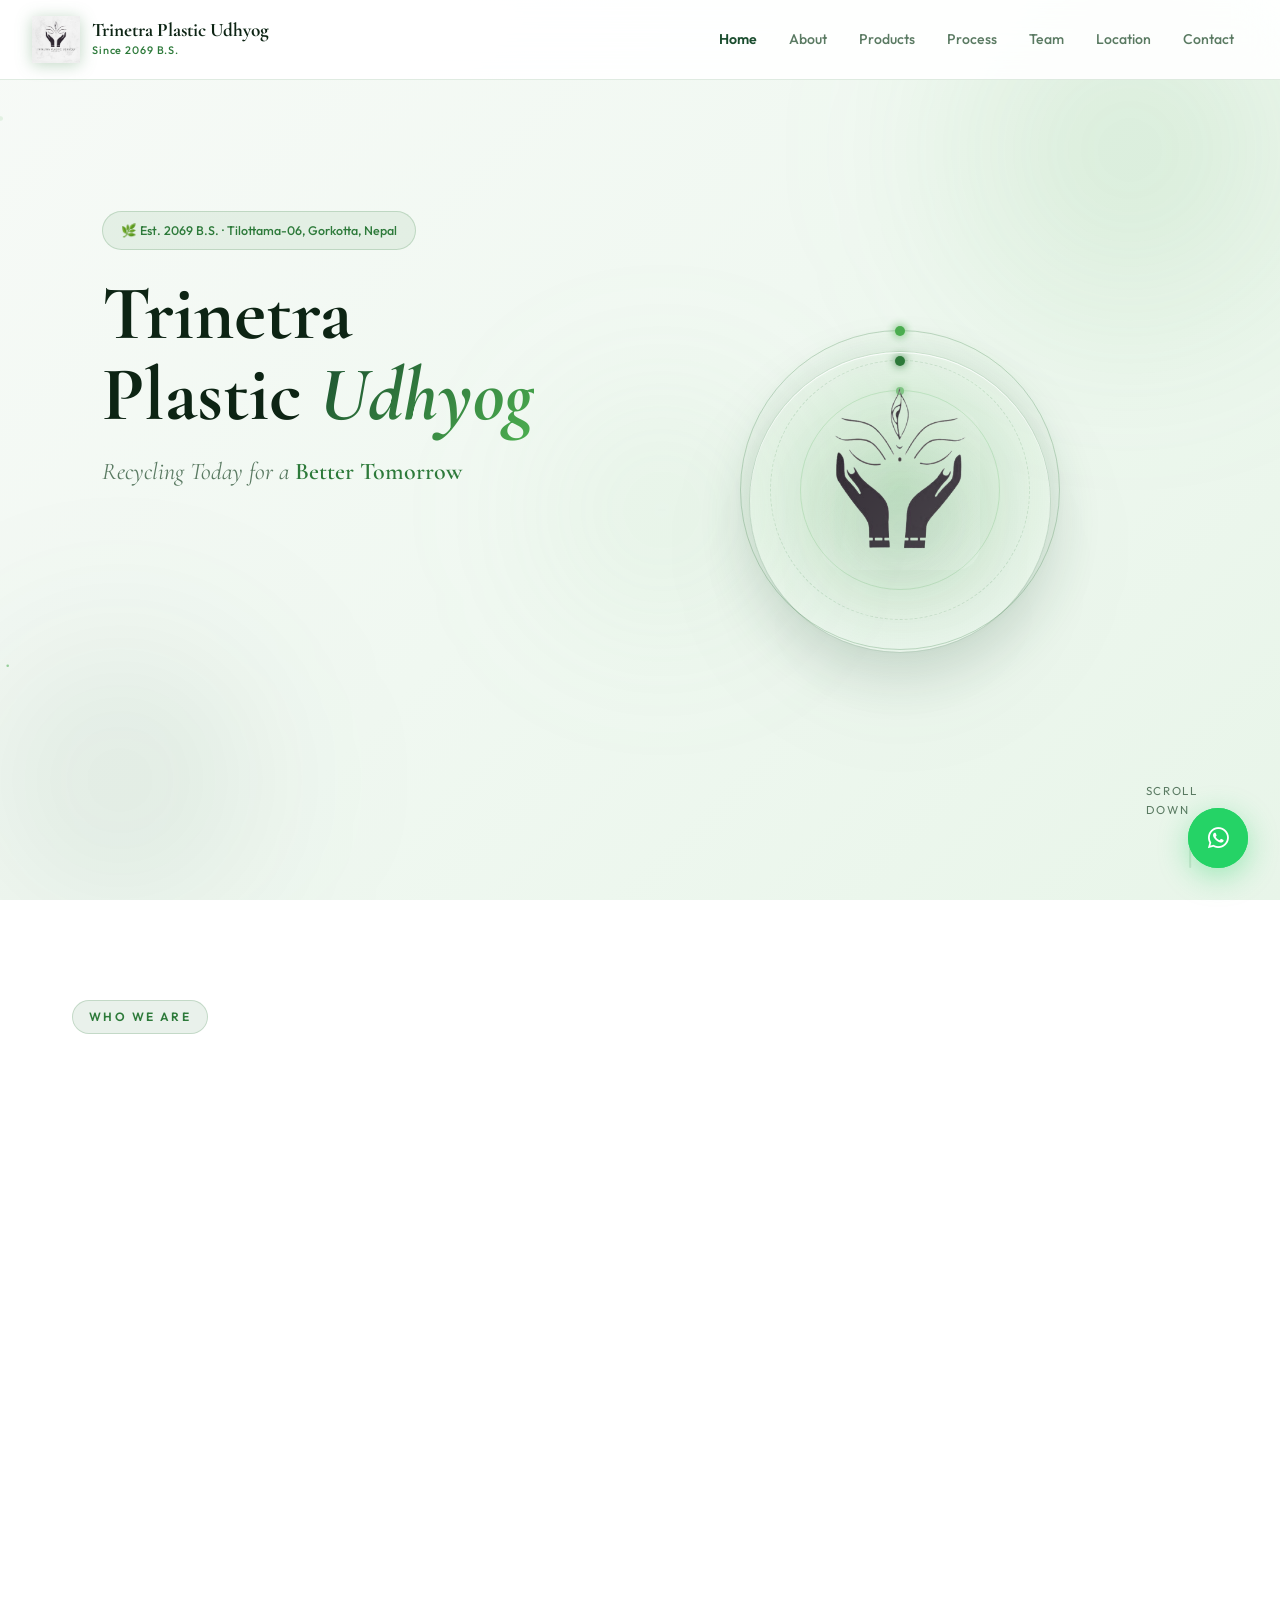
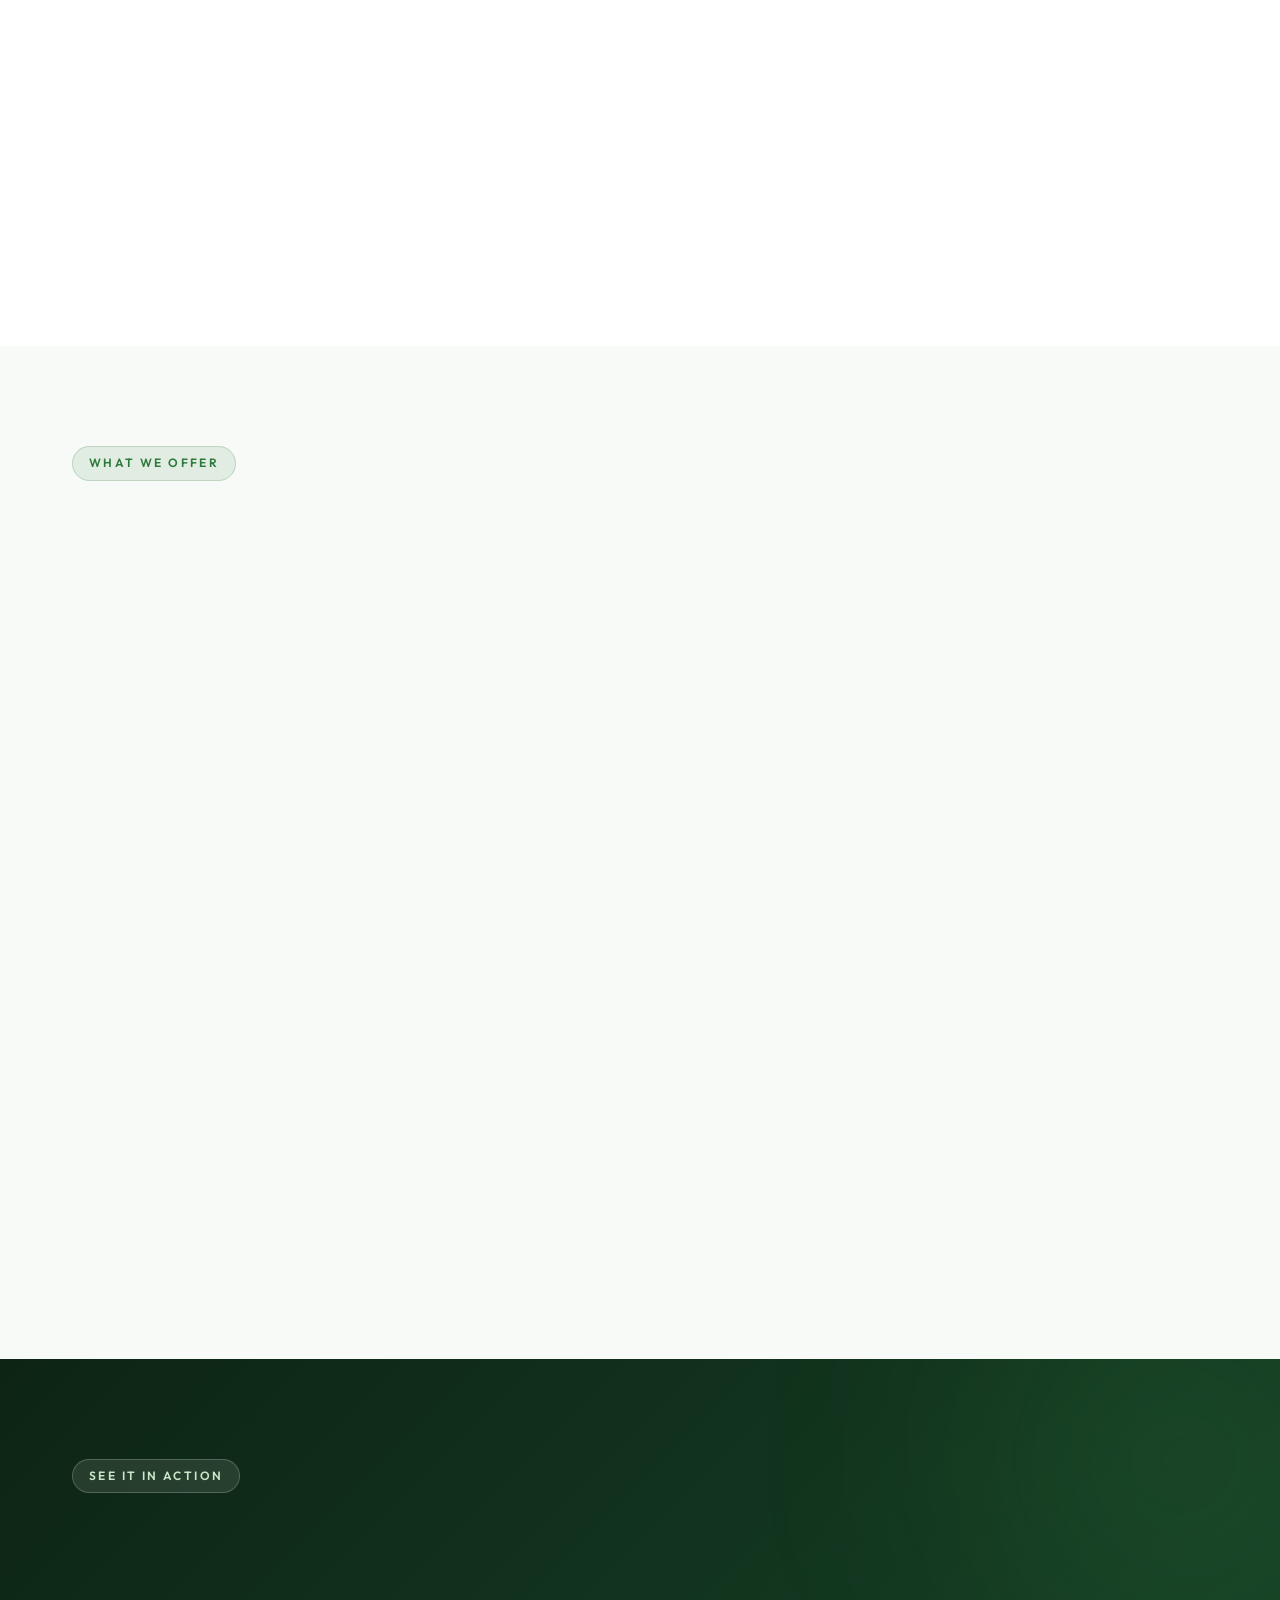
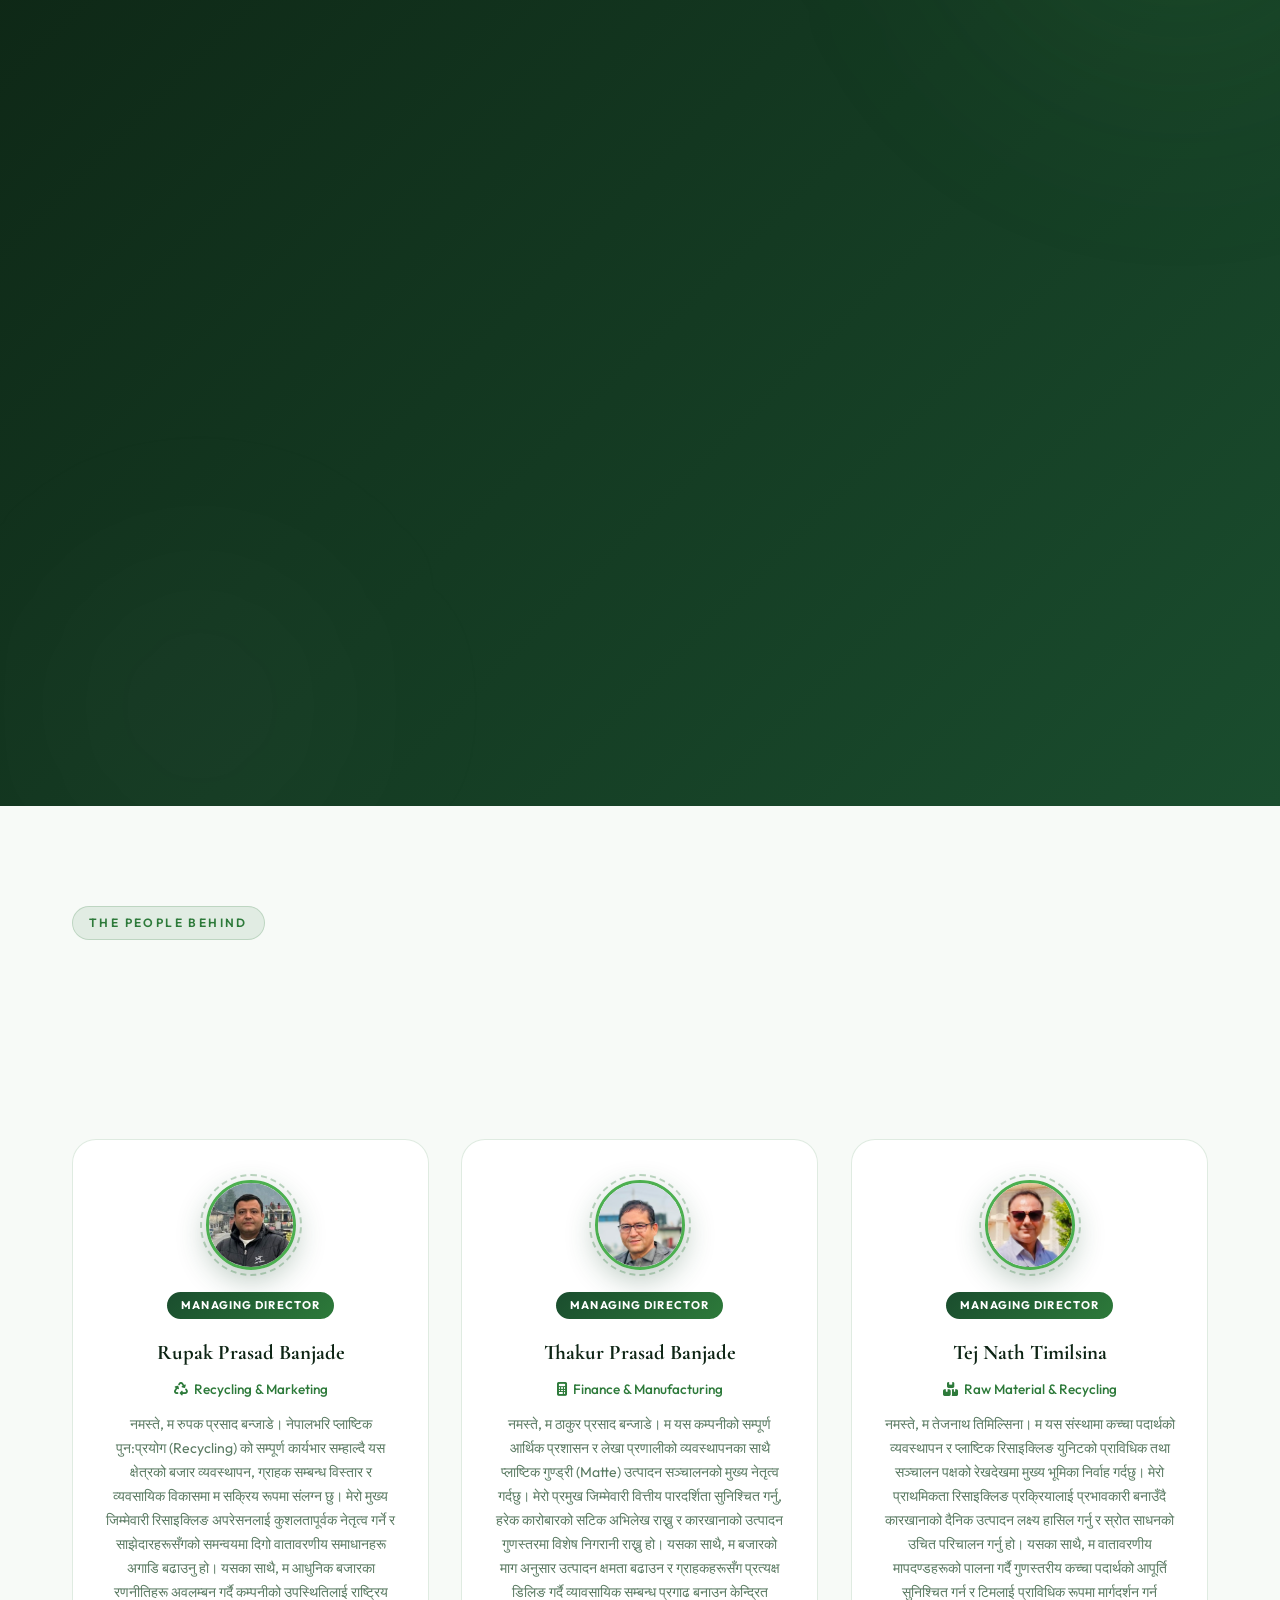
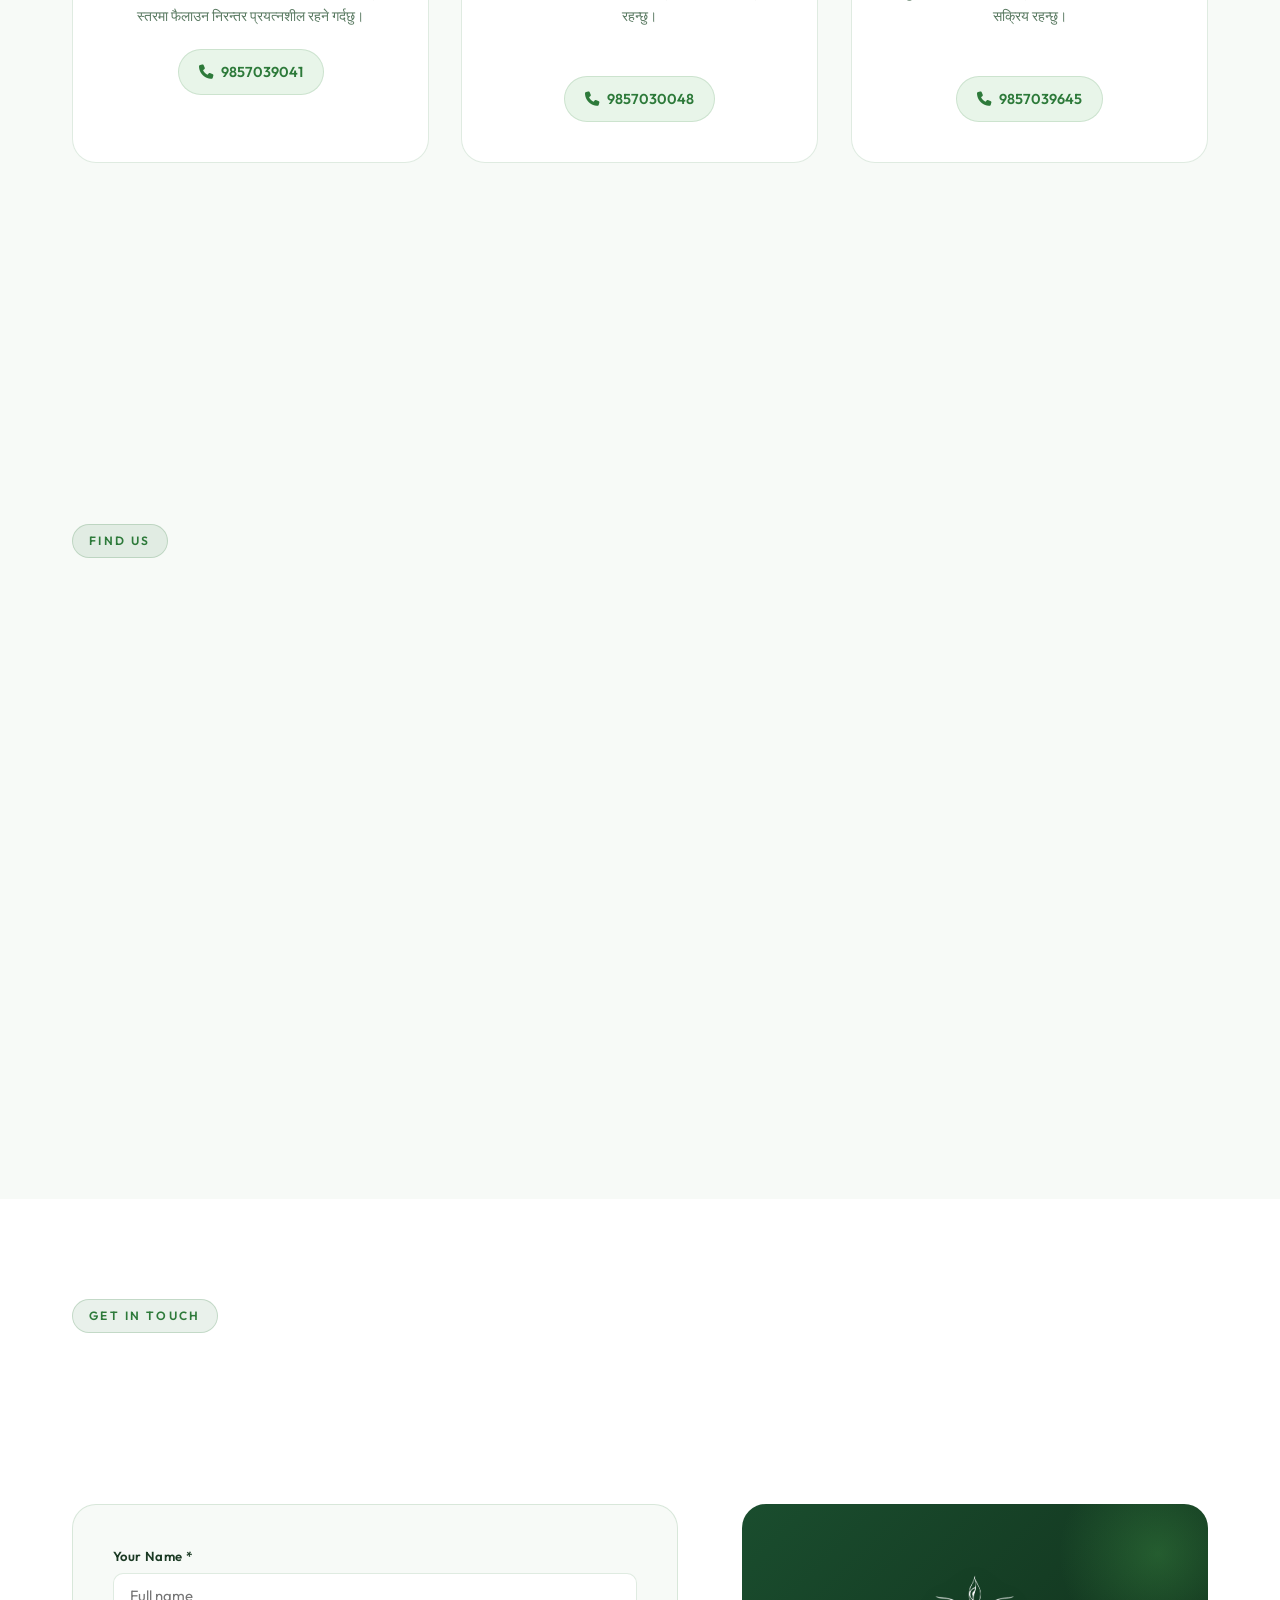
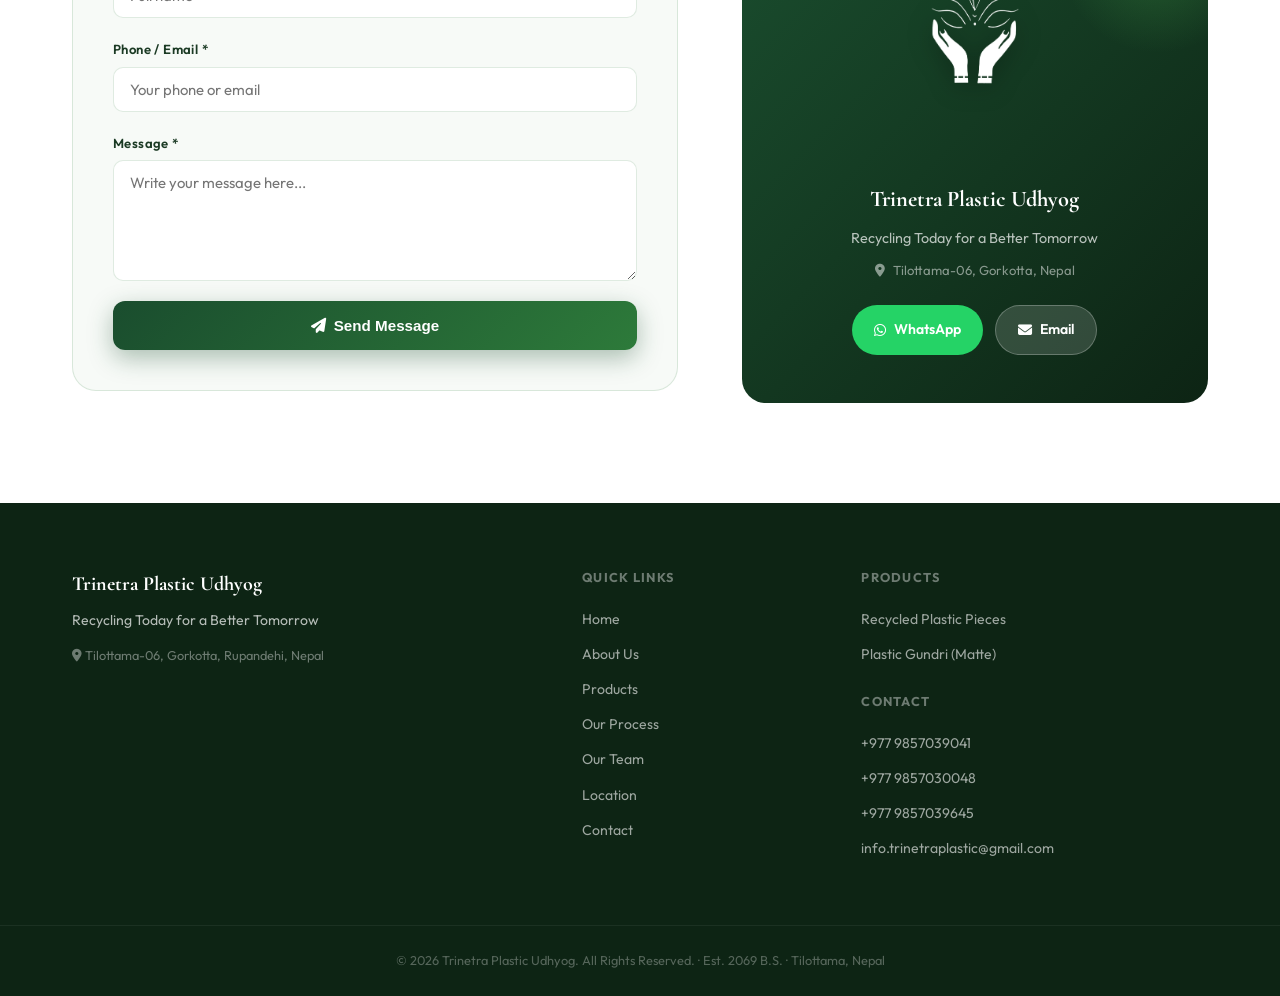
==== commit a76df56a: "Update index.html" ====
--- a/index.html
+++ b/index.html
@@ -611,7 +611,7 @@
           <div class="pc-glow"></div>
           <div class="pc-icon"><i class="fas fa-cubes"></i></div>
           <div class="pc-tag">B2B Supply</div>
-          <h3>Recycled Plastic Granules</h3>
+          <h3>Recycled Plastic Granules (Dana)</h3>
           <p>High-quality plastic granules produced from collected waste plastic. Ideal for manufacturers seeking reliable, affordable eco-friendly raw material for new plastic production.</p>
           <ul class="pc-features">
             <li><i class="fas fa-check-circle"></i> Consistent quality &amp; grade</li>
